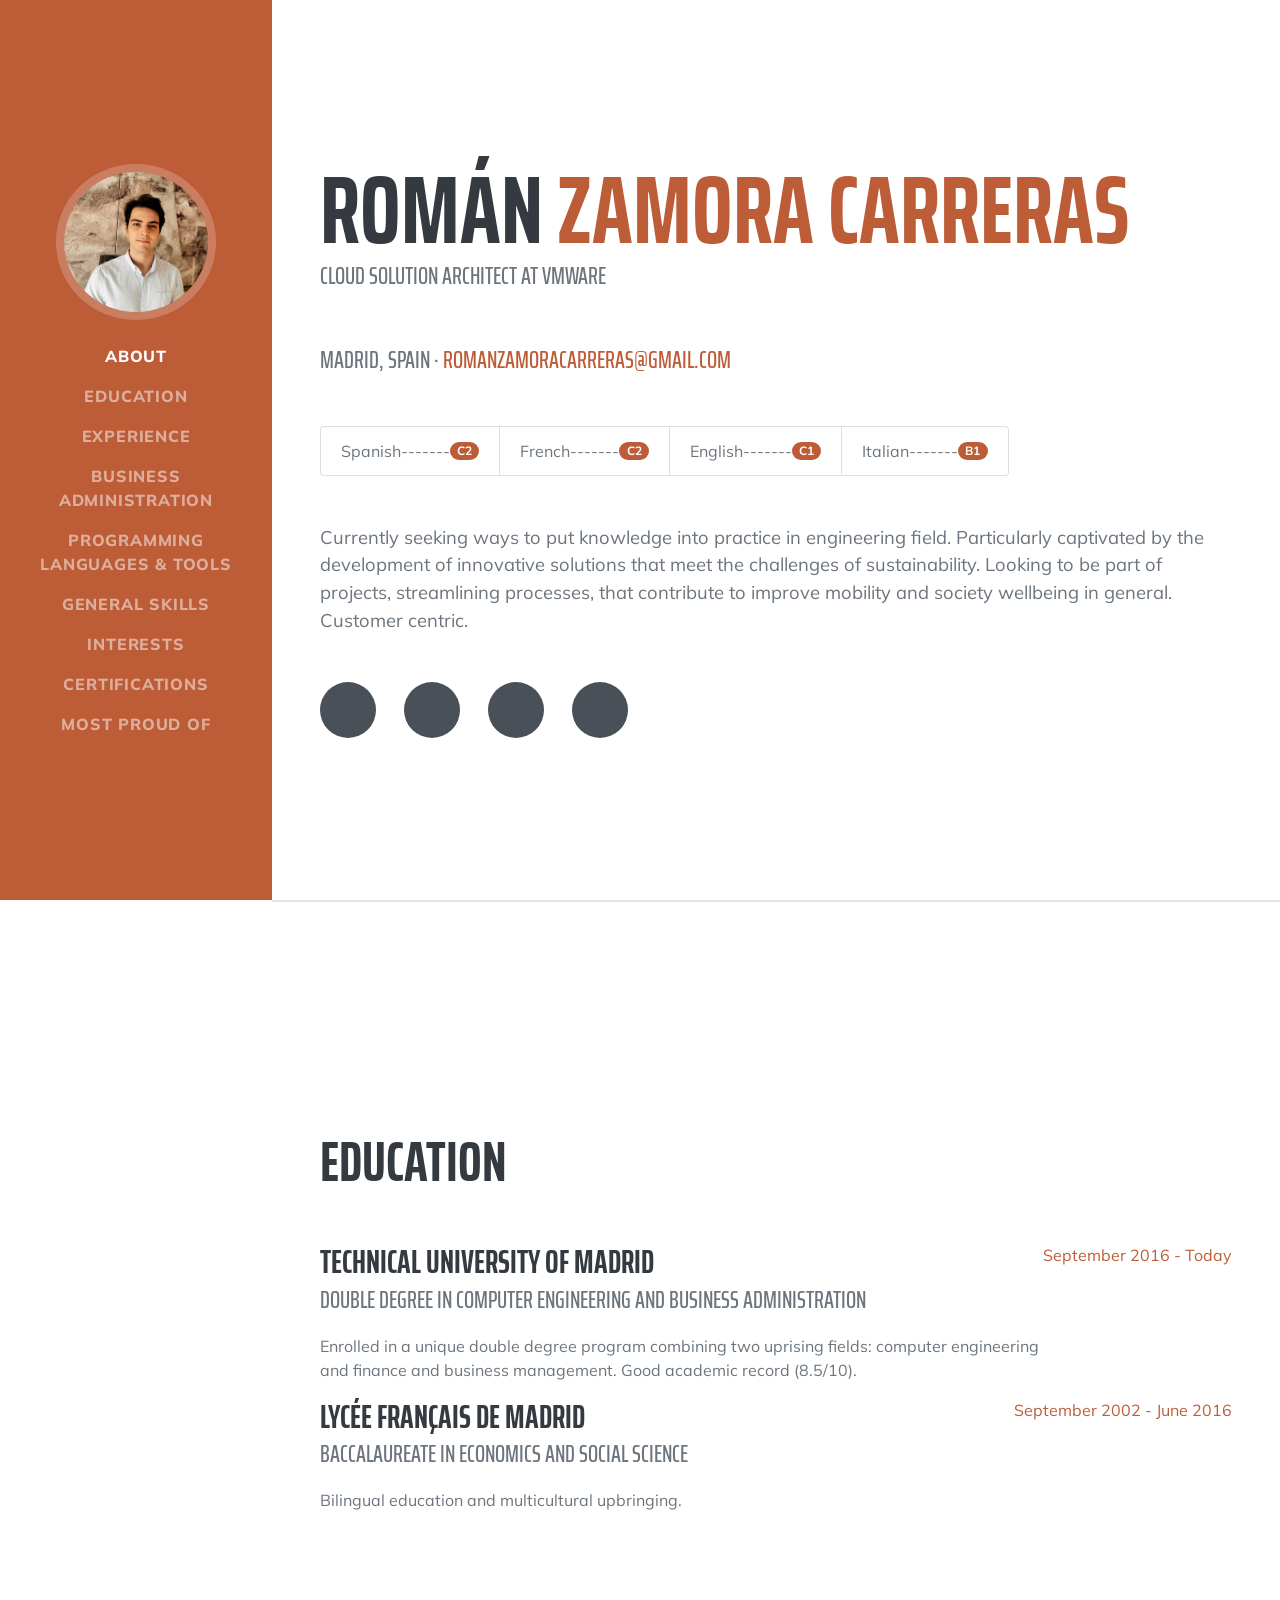
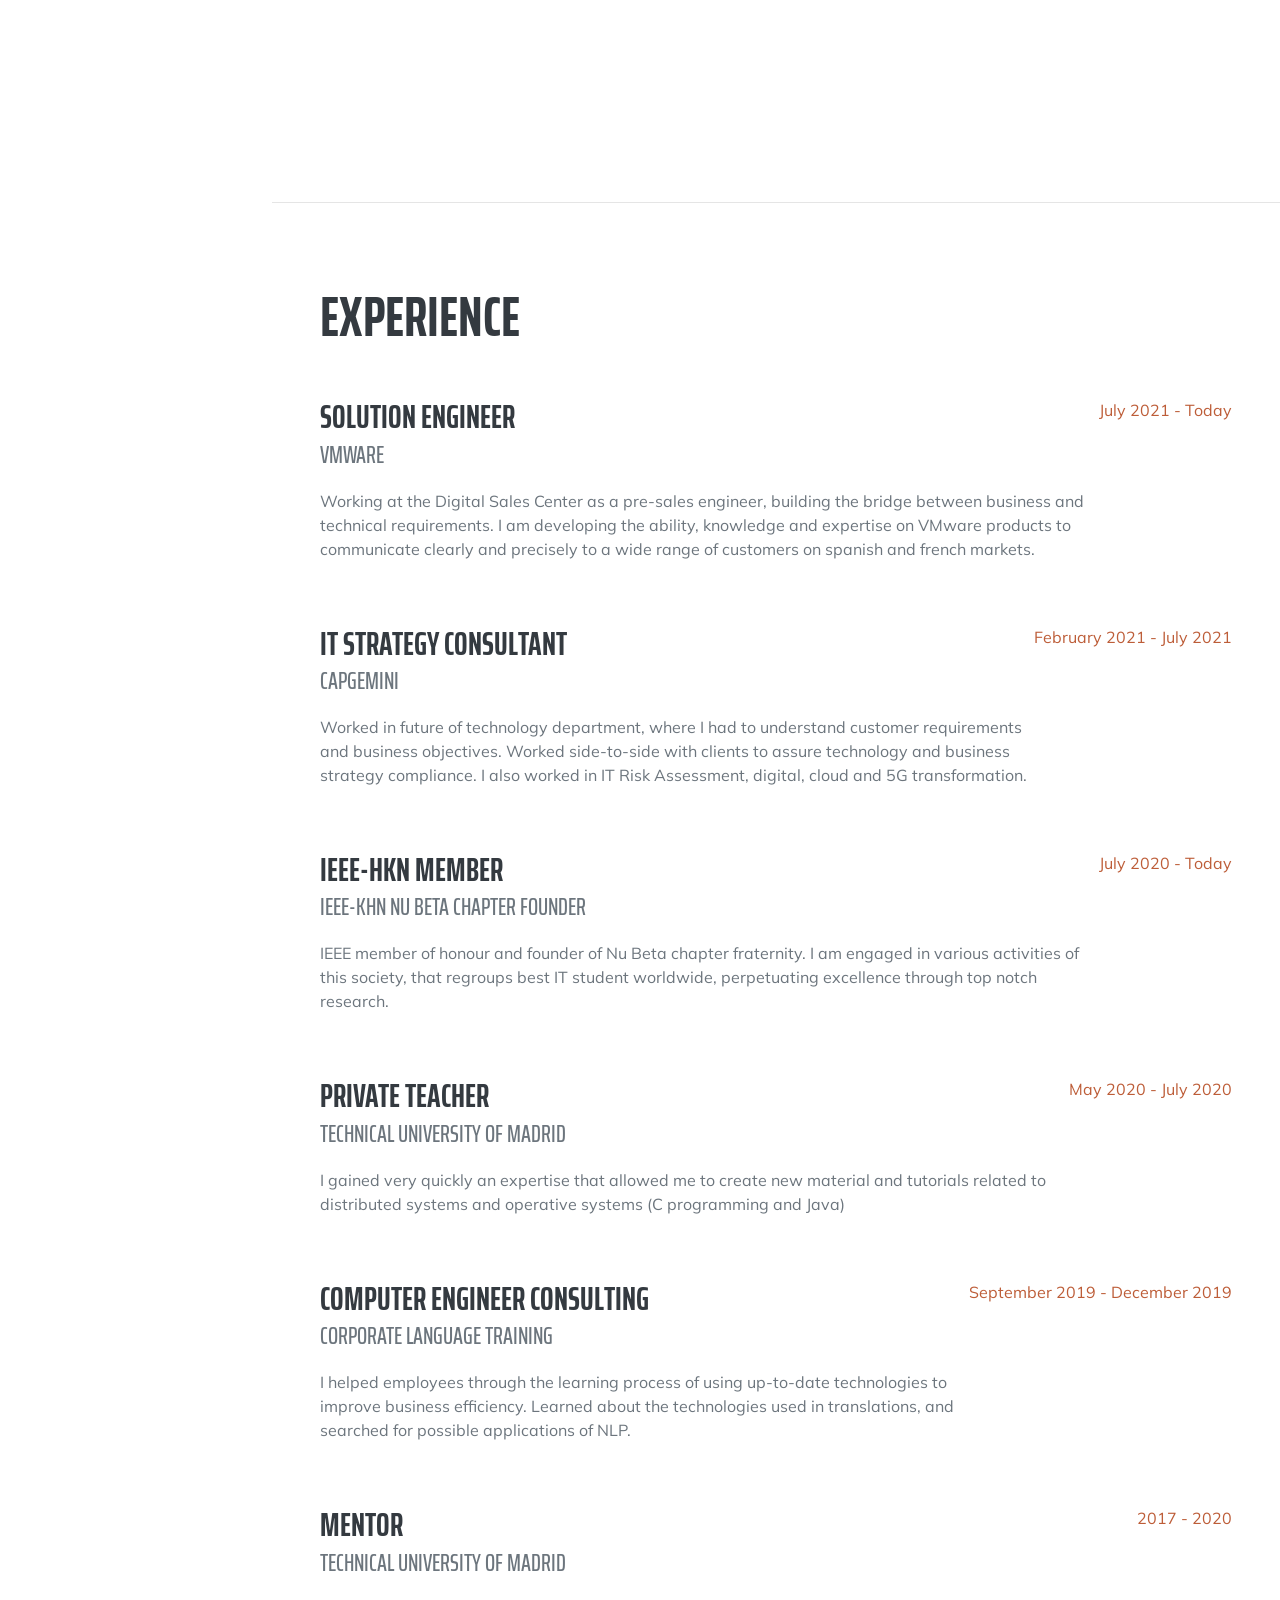
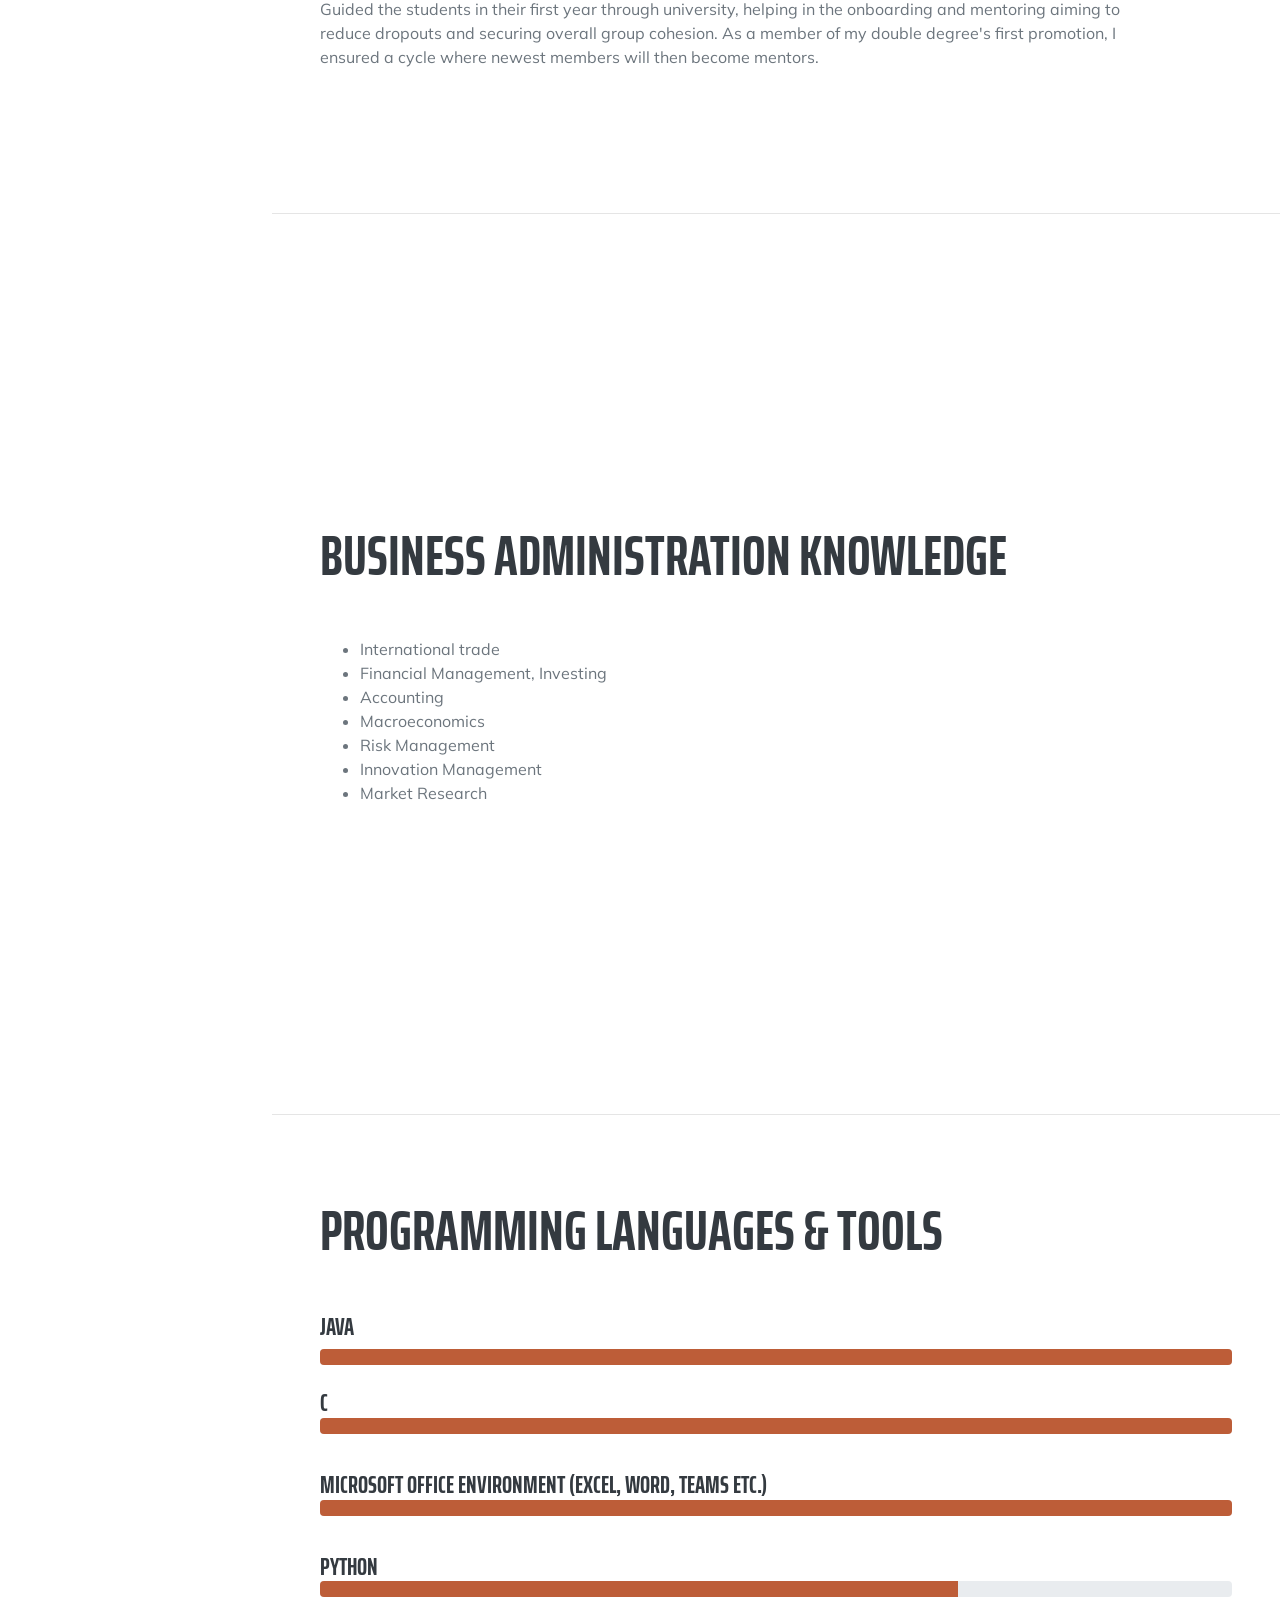
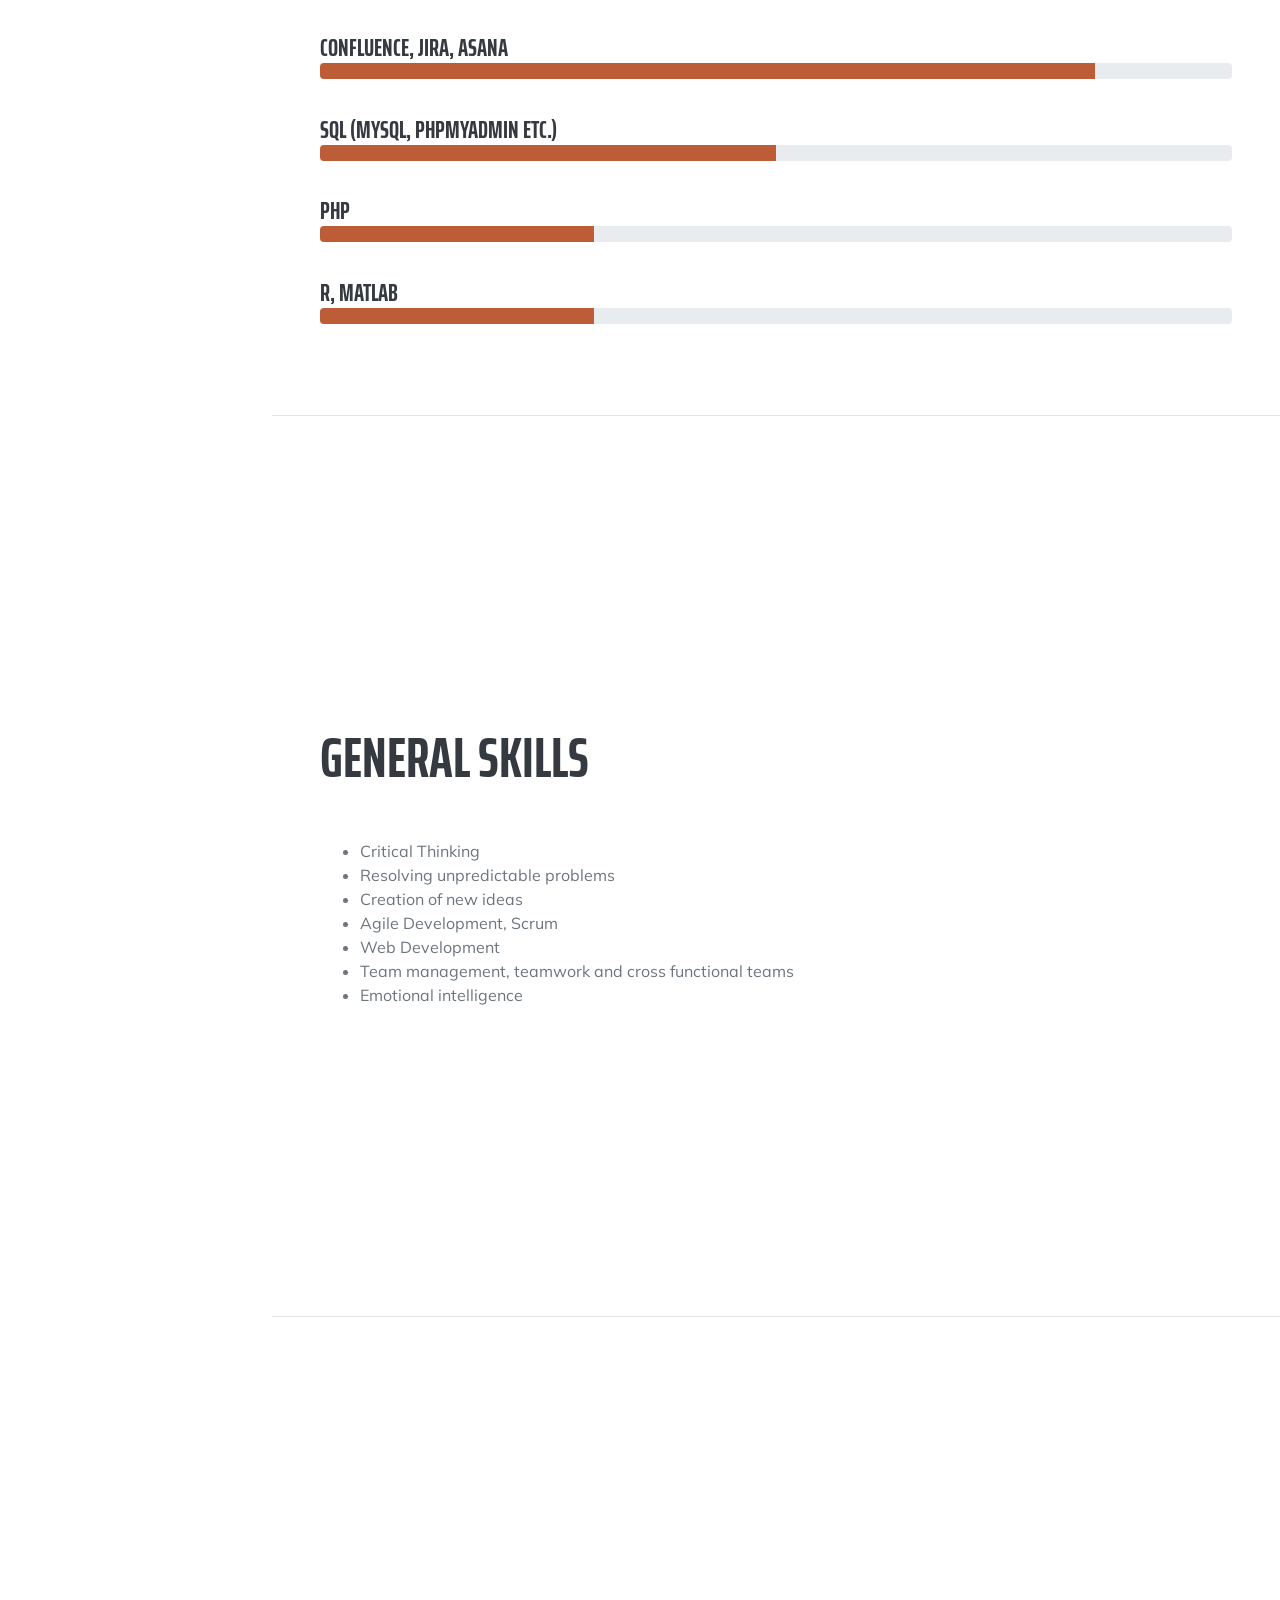
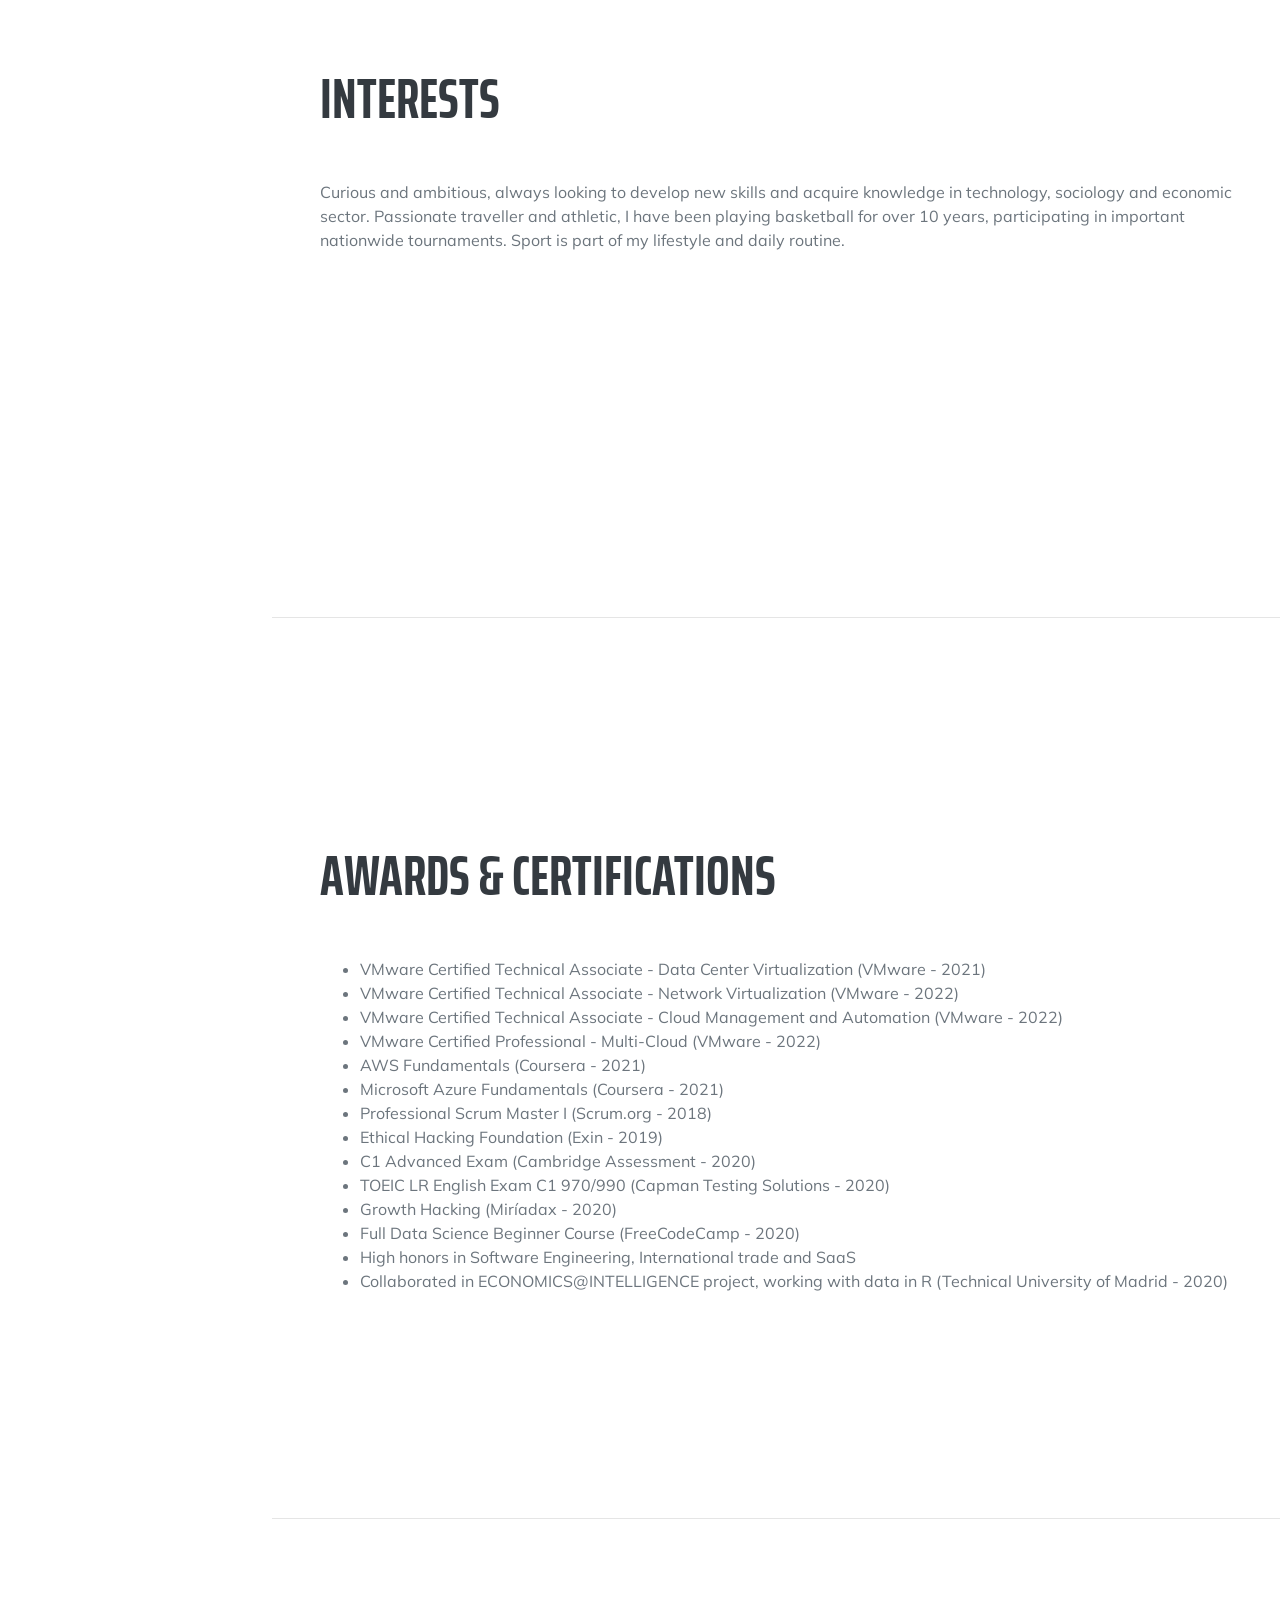
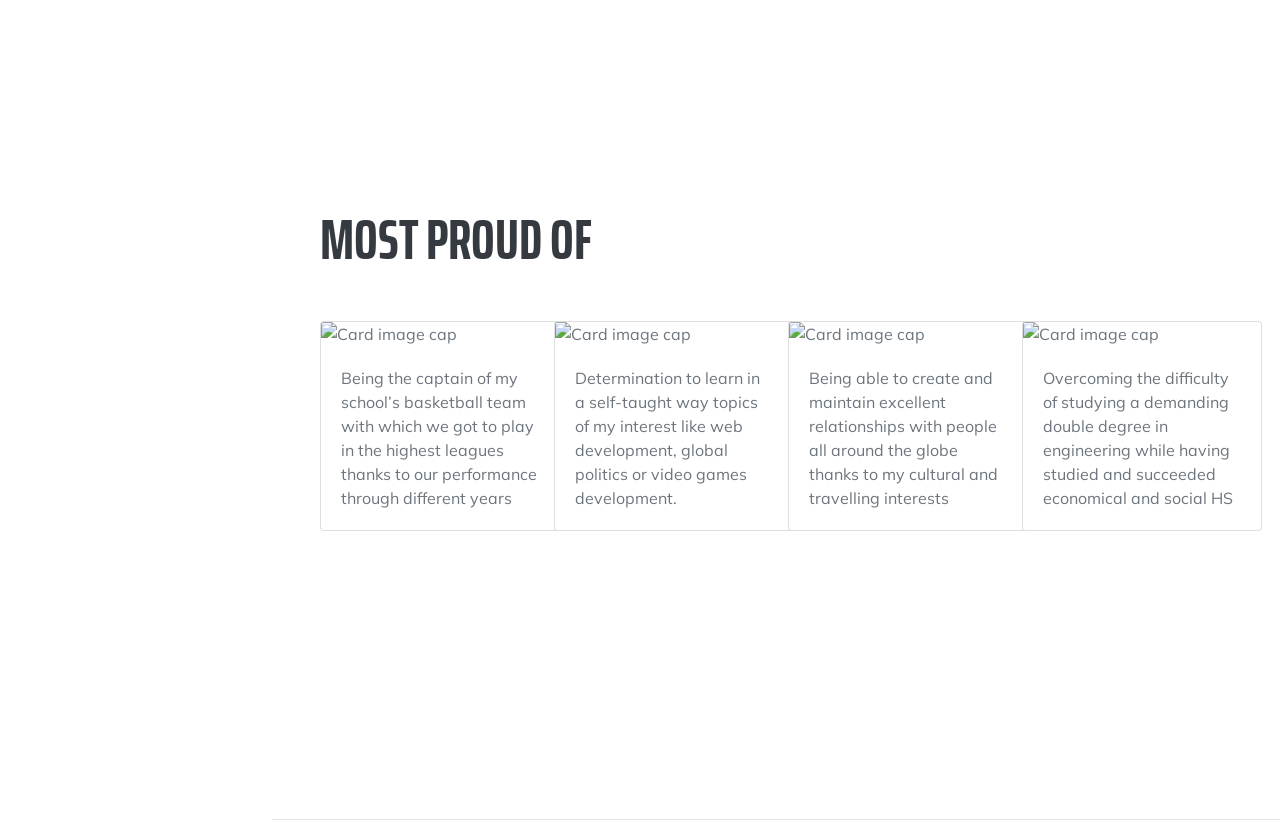
==== website_content/index.html @ f3c34958 "." ====
<!DOCTYPE html>
<html lang="en">
    <head>
        <meta charset="utf-8" />
        <meta name="viewport" content="width=device-width, initial-scale=1, shrink-to-fit=no" />
        <meta name="description" content="" />
        <meta name="author" content="" />
        <title>My Resume</title>
        <link rel="icon" type="image/x-icon" href="assets/img/favicon.ico" />
        <!-- Font Awesome icons (free version)-->
        <script src="https://use.fontawesome.com/releases/v5.13.0/js/all.js" crossorigin="anonymous"></script>
        <!-- Google fonts-->
        <link href="https://fonts.googleapis.com/css?family=Saira+Extra+Condensed:500,700" rel="stylesheet" type="text/css" />
        <link href="https://fonts.googleapis.com/css?family=Muli:400,400i,800,800i" rel="stylesheet" type="text/css" />
        <!-- Core theme CSS (includes Bootstrap)-->
        <link href="css/styles.css" rel="stylesheet" />
    </head>
    <body id="page-top">
        <!-- Navigation-->
        <nav class="navbar navbar-expand-lg navbar-dark bg-primary fixed-top" id="sideNav">
            <a class="navbar-brand js-scroll-trigger" href="#page-top">
                <span class="d-block d-lg-none">Román Zamora Carreras</span>
                <span class="d-none d-lg-block"><img class="img-fluid img-profile rounded-circle mx-auto mb-2" src="assets/img/profile.jpeg" alt="" /></span>
            </a>
            <button class="navbar-toggler" type="button" data-toggle="collapse" data-target="#navbarSupportedContent" aria-controls="navbarSupportedContent" aria-expanded="false" aria-label="Toggle navigation"><span class="navbar-toggler-icon"></span></button>
            <div class="collapse navbar-collapse" id="navbarSupportedContent">
                <ul class="navbar-nav">
                    <li class="nav-item"><a class="nav-link js-scroll-trigger" href="#about">About</a></li>
                    <li class="nav-item"><a class="nav-link js-scroll-trigger" href="#education">Education</a></li>
                    <li class="nav-item"><a class="nav-link js-scroll-trigger" href="#experience">Experience</a></li>
                    <li class="nav-item"><a class="nav-link js-scroll-trigger" href="#businessadministrationskills">Business Administration</a></li>
                    <li class="nav-item"><a class="nav-link js-scroll-trigger" href="#progressbars">Programming languages & Tools</a></li>
                    <li class="nav-item"><a class="nav-link js-scroll-trigger" href="#skills">General Skills</a></li>
                    <li class="nav-item"><a class="nav-link js-scroll-trigger" href="#interests">Interests</a></li>
                    <li class="nav-item"><a class="nav-link js-scroll-trigger" href="#awards">Certifications</a></li>
                    <li class="nav-item"><a class="nav-link js-scroll-trigger" href="#mostproudof">Most Proud Of</a></li>
                </ul>
            </div>
        </nav>
        <!-- Page Content-->
        <div class="container-fluid p-0">
            <!-- About-->
            <section class="resume-section" id="about">
                <div class="resume-section-content">
                    <h1 class="mb-0">
                        Román
                        <span class="text-primary">Zamora Carreras</span>
                    </h1>
					<div class="subheading mb-5">
						Cloud Solution Architect at VMware
					</div>
                    <div class="subheading mb-5">
                        Madrid, Spain ·
                        <a href="mailto:name@email.com">romanzamoracarreras@gmail.com</a>
                    </div>

                    <ul class="list-group list-group-horizontal-lg">
                        <li class="list-group-item d-flex justify-content-between align-items-center">
                          Spanish-------
                          <span class="badge badge-primary badge-pill">C2</span>
                        </li>
                        <li class="list-group-item d-flex justify-content-between align-items-center">
                          French-------
                          <span class="badge badge-primary badge-pill">C2</span>
                        </li>
                        <li class="list-group-item d-flex justify-content-between align-items-center">
                          English------- 
                          <span class="badge badge-primary badge-pill">C1</span>
                        </li>
                        <li class="list-group-item d-flex justify-content-between align-items-center">
                            Italian------- 
                            <span class="badge badge-primary badge-pill">B1</span>
                          </li>
                      </ul>
                      <br/>
                      <br/>
                    <p class="lead mb-5">Currently seeking ways to put knowledge into practice in engineering field. Particularly captivated by the development of innovative solutions that meet the challenges of sustainability. Looking to be part of projects, streamlining processes, that contribute to improve mobility and society wellbeing in general. Customer centric.</p>
                    <div class="social-icons">
                        <a class="social-icon" href="https://www.linkedin.com/in/romazamoracarreras/"><i class="fab fa-linkedin-in"></i></a>
                        <a class="social-icon" href="https://github.com/rzamora11"><i class="fab fa-github"></i></a>
                        <a class="social-icon" href="https://twitter.com/romanzamorac"><i class="fab fa-twitter"></i></a>
                        <a class="social-icon" href="#"><i class="fab fa-facebook-f"></i></a>
                    </div>
                </div>
            </section>
            <hr class="m-0" />
            
            <!-- Experience-->
            <!--<section class="resume-section" id="experience">
                <div class="resume-section-content">
                    <h2 class="mb-5">Experience</h2>
                    <div class="d-flex flex-column flex-md-row justify-content-between mb-5">
                        <div class="flex-grow-1">
                            <h3 class="mb-0">Senior Web Developer</h3>
                            <div class="subheading mb-3">Intelitec Solutions</div>
                            <p>Bring to the table win-win survival strategies to ensure proactive domination. At the end of the day, going forward, a new normal that has evolved from generation X is on the runway heading towards a streamlined cloud solution. User generated content in real-time will have multiple touchpoints for offshoring.</p>
                        </div>
                        <div class="flex-shrink-0"><span class="text-primary">March 2013 - Present</span></div>
                    </div>
                   
                </div>
            </section>-->


            <hr class="m-0" />
            <!-- Education-->
            <section class="resume-section" id="education">
                <div class="resume-section-content">
                    <h2 class="mb-5">Education</h2>
                    
                    <div class="d-flex flex-column flex-md-row justify-content-between">
                        <div class="flex-grow-1">
                            <h3 class="mb-0">Technical University of Madrid</h3>
                            <div class="subheading mb-3">Double degree in Computer Engineering and Business Administration</div>
                            <p>Enrolled in a unique double degree program combining two uprising fields: computer  engineering and finance and business management. Good academic record (8.5/10). </p>
                        </div>
                        <div class="flex-shrink-0"><span class="text-primary">September 2016 - Today</span></div>
                    </div>
                    <div class="d-flex flex-column flex-md-row justify-content-between mb-5">
                        <div class="flex-grow-1">
                            <h3 class="mb-0">Lycée Français de Madrid</h3>
                            <div class="subheading mb-3">Baccalaureate in Economics and Social Science</div>
                            <div>Bilingual education and multicultural upbringing. </div>
                            <p></p>
                        </div>
                        <div class="flex-shrink-0"><span class="text-primary">September 2002 - June 2016</span></div>
                    </div>
                </div>
            </section>
            <hr class="m-0" />

            <section class="resume-section" id="experience">
                <div class="resume-section-content">
                    <h2 class="mb-5">Experience</h2>

                    <div class="d-flex flex-column flex-md-row justify-content-between mb-5">
                        <div class="flex-grow-1">
                            <h3 class="mb-0">Solution Engineer</h3>
                            <div class="subheading mb-3">VMware</div>
                            <p> Working at the Digital Sales Center as a pre-sales engineer, building the bridge between business and technical requirements. I am developing the ability, knowledge and expertise on VMware products to communicate clearly and precisely to a wide range of customers on spanish and french markets.</p>
                        </div>
                        <div class="flex-shrink-0"><span class="text-primary">July 2021 - Today</span></div>
                    </div>

                    <div class="d-flex flex-column flex-md-row justify-content-between mb-5">
                        <div class="flex-grow-1">
                            <h3 class="mb-0">IT Strategy Consultant</h3>
                            <div class="subheading mb-3">Capgemini</div>
                            <p>Worked in future of technology department, where I had to understand customer requirements and business objectives. Worked side-to-side with clients to assure technology and business strategy compliance. I also worked in IT Risk Assessment, digital, cloud and 5G transformation.</p>
                        </div>
                        <div class="flex-shrink-0"><span class="text-primary">February 2021 - July 2021</span></div>
                    </div>

                    <div class="d-flex flex-column flex-md-row justify-content-between mb-5">
                        <div class="flex-grow-1">
                            <h3 class="mb-0">IEEE-HKN Member</h3>
                            <div class="subheading mb-3">IEEE-KHN Nu Beta chapter FOUNDER</div>
                            <p>IEEE member of honour and founder of Nu Beta chapter fraternity. I am engaged in various activities of this society, that regroups best IT student worldwide, perpetuating excellence through top notch research.</p>
                        </div>
                        <div class="flex-shrink-0"><span class="text-primary">July 2020 - Today</span></div>
                    </div>
                    
                    <div class="d-flex flex-column flex-md-row justify-content-between mb-5">
                        <div class="flex-grow-1">
                            <h3 class="mb-0">Private Teacher</h3>
                            <div class="subheading mb-3">Technical University of Madrid</div>
                            <p>I gained very quickly an expertise that allowed me to create new material and tutorials related to distributed systems and operative systems (C programming and Java) </p>
                        </div>
                        <div class="flex-shrink-0"><span class="text-primary">May 2020 - July 2020</span></div>
                    </div>
                   
                    <div class="d-flex flex-column flex-md-row justify-content-between mb-5">
                        <div class="flex-grow-1">
                            <h3 class="mb-0">Computer Engineer Consulting</h3>
                            <div class="subheading mb-3">Corporate Language Training</div>
                            <p>I helped employees through the learning process of using up-to-date technologies to improve business efficiency.
                                Learned about the technologies used in translations, and searched for possible applications of NLP.
                            </p>
                        </div>
                        <div class="flex-shrink-0"><span class="text-primary">September 2019 - December 2019</span></div>
                    </div>

                    <div class="d-flex flex-column flex-md-row justify-content-between mb-5">
                        <div class="flex-grow-1">
                            <h3 class="mb-0">Mentor</h3>
                            <div class="subheading mb-3">Technical University of Madrid</div>
                            <p>Guided the students in their first year through university, helping in the onboarding and mentoring aiming to reduce dropouts and securing overall group cohesion. As a member of my double degree's first promotion, I ensured a cycle where newest members will then become mentors.</p>
                        </div>
                        <div class="flex-shrink-0"><span class="text-primary">2017 - 2020</span></div>
                    </div>

                </div>
            </section>

            <hr class="m-0" />


            <!--Business Administration Skills-->
            <section class="resume-section" id="businessadministrationskills">
                <div class="resume-section-content">
                    <h2 class="mb-5">Business Administration Knowledge</h2>
                    <ul class="fa-ul mb-0">
                        <li>
                            <span class="fa-li"><i class="fas fa-check"></i></span>
                            International trade
                        </li>
                        <li>
                            <span class="fa-li"><i class="fas fa-check"></i></span>
                            Financial Management, Investing
                        </li>
                        <li>
                            <span class="fa-li"><i class="fas fa-check"></i></span>
                            Accounting
                        </li>
                        <li>
                            <span class="fa-li"><i class="fas fa-check"></i></span>
                            Macroeconomics
                        </li>
                        <li>
                            <span class="fa-li"><i class="fas fa-check"></i></span>
                            Risk Management
                        </li>
                        <li>
                            <span class="fa-li"><i class="fas fa-check"></i></span>
                            Innovation Management
                        </li>
                        <li>
                            <span class="fa-li"><i class="fas fa-check"></i></span>
                            Market Research
                        </li>
                        
                    </ul>
                </div>
            </section>
            <hr class="m-0" />

             <!-- Programming languages & tools-->
             <section class="resume-section" id="progressbars">
                <div class="resume-section-content">
                    <h2 class="mb-5">PROGRAMMING LANGUAGES & TOOLS</h2>
                    <h4>Java</h4>
                    <div class="progress">
                        <div class="progress-bar" role="progressbar" aria-valuenow="70"
                        aria-valuemin="0" aria-valuemax="100" style="width:100%">
                        </div>
                      </div>
                      <br/>
                      <h4>C</4>
                    <div class="progress">
                        <div class="progress-bar" role="progressbar" aria-valuenow="90"
                        aria-valuemin="0" aria-valuemax="100" style="width:100%">
                         
                        </div>
                      </div>
                      <br/>
                      <h4>Microsoft Office environment (Excel, Word, Teams etc.)</4>
                    <div class="progress">
                        <div class="progress-bar" role="progressbar" aria-valuenow="90"
                        aria-valuemin="0" aria-valuemax="100" style="width:100%">
                         
                        </div>
                      </div>
                      <br/>
                      <h4>Python</4>
                    <div class="progress">
                        <div class="progress-bar" role="progressbar" aria-valuenow="90"
                        aria-valuemin="0" aria-valuemax="100" style="width:70%">
                         
                        </div>
                      </div>
                      
					  <br/>
                      <h4>Confluence, Jira, Asana</4>
                    <div class="progress">
                        <div class="progress-bar" role="progressbar" aria-valuenow="90"
                        aria-valuemin="0" aria-valuemax="100" style="width:85%">
                         
                        </div>
                      </div>
					  
                      <br/>
                      <h4>SQL (mySQL, phpmyAdmin etc.)</4>
                    <div class="progress">
                        <div class="progress-bar" role="progressbar" aria-valuenow="90"
                        aria-valuemin="0" aria-valuemax="100" style="width:50%">
                         
                        </div>
                      </div>
                      <br/>
                      <h4>PHP</4>
                    <div class="progress">
                        <div class="progress-bar" role="progressbar" aria-valuenow="90"
                        aria-valuemin="0" aria-valuemax="100" style="width:30%">
                         
                        </div>
                      </div>
                      <br/>
                      <h4>R, Matlab</4>
                    <div class="progress">
                        <div class="progress-bar" role="progressbar" aria-valuenow="90"
                        aria-valuemin="0" aria-valuemax="100" style="width:30%">
                         
                        </div>
                      </div>
                      
                    </div>
            </section>
            <hr class="m-0" />

            <!-- Skills-->
            <section class="resume-section" id="skills">
                <div class="resume-section-content">
                    <h2 class="mb-5">General skills</h2>
                    <!--<div class="subheading mb-3">Programming Languages & Tools</div>
                    <ul class="list-inline dev-icons">
                        <li class="list-inline-item"><i class="fab fa-html5"></i></li>
                        <li class="list-inline-item"><i class="fab fa-css3-alt"></i></li>
                        <li class="list-inline-item"><i class="fab fa-js-square"></i></li>
                        <li class="list-inline-item"><i class="fab fa-angular"></i></li>
                        <li class="list-inline-item"><i class="fab fa-react"></i></li>
                        <li class="list-inline-item"><i class="fab fa-node-js"></i></li>
                        <li class="list-inline-item"><i class="fab fa-mysql"></i></li>
                        <li class="list-inline-item"><i class="fab fa-wordpress"></i></li>
                        
                    </ul>
                    <div class="subheading mb-3">Other skills</div>-->
                    <ul class="fa-ul mb-0">
                        <li>
                            <span class="fa-li"><i class="fas fa-check"></i></span>
                            Critical Thinking
                        </li>
                        <li>
                            <span class="fa-li"><i class="fas fa-check"></i></span>
                            Resolving unpredictable problems
                        </li>
                        <li>
                            <span class="fa-li"><i class="fas fa-check"></i></span>
                            Creation of new ideas
                        </li>
                        <li>
                            <span class="fa-li"><i class="fas fa-check"></i></span>
                            Agile Development, Scrum
                        </li>
                        <li>
                            <span class="fa-li"><i class="fas fa-check"></i></span>
                            Web Development 
                        </li>
                        <li>
                            <span class="fa-li"><i class="fas fa-check"></i></span>
                            Team management, teamwork and cross functional teams
                        </li>
                        <li>
                            <span class="fa-li"><i class="fas fa-check"></i></span>
                            Emotional intelligence
                        </li>
                        
                    </ul>
                </div>
            </section>
            <hr class="m-0" />

            <!-- Interests-->
            <section class="resume-section" id="interests">
                <div class="resume-section-content">
                    <h2 class="mb-5">Interests</h2>
       
                        <p> Curious and ambitious, always looking to develop new skills and acquire knowledge in technology, sociology and economic sector. 
						Passionate traveller and athletic, I have been playing basketball for over 10 years, participating in important nationwide tournaments. Sport is part of my lifestyle and daily routine.</p>
                </div>
            </section>
            <hr class="m-0" />

           
            
            <!-- Awards-->
            <section class="resume-section" id="awards">
                <div class="resume-section-content">
                    <h2 class="mb-5">Awards & Certifications</h2>
                    <ul class="fa-ul mb-0">
						<li>
                            <span class="fa-li"><i class="fas fa-trophy text-warning"></i></span>
                            VMware Certified Technical Associate - Data Center Virtualization (VMware - 2021)
                        </li>
						<li>
                            <span class="fa-li"><i class="fas fa-trophy text-warning"></i></span>
                            VMware Certified Technical Associate - Network Virtualization (VMware - 2022)
                        </li>
						<li>
                            <span class="fa-li"><i class="fas fa-trophy text-warning"></i></span>
                            VMware Certified Technical Associate - Cloud Management and Automation (VMware - 2022)
                        </li>
						<li>
                            <span class="fa-li"><i class="fas fa-trophy text-warning"></i></span>
                            VMware Certified Professional - Multi-Cloud (VMware - 2022)
                        </li>
						<li>
                            <span class="fa-li"><i class="fas fa-trophy text-warning"></i></span>
                            AWS Fundamentals (Coursera - 2021)
                        </li>
                        <li>
                            <span class="fa-li"><i class="fas fa-trophy text-warning"></i></span>
                            Microsoft Azure Fundamentals (Coursera - 2021)
                        </li>
                        <li>
                            <span class="fa-li"><i class="fas fa-trophy text-warning"></i></span>
                            Professional Scrum Master I (Scrum.org - 2018)
                        </li>
                        <li>
                            <span class="fa-li"><i class="fas fa-trophy text-warning"></i></span>
                            Ethical Hacking Foundation (Exin - 2019)
                        </li>
                        <li>
                            <span class="fa-li"><i class="fas fa-trophy text-warning"></i></span>
                            C1 Advanced Exam (Cambridge Assessment - 2020)
                        </li>
                        <li>
                            <span class="fa-li"><i class="fas fa-trophy text-warning"></i></span>
                            TOEIC LR English Exam C1 970/990 (Capman Testing Solutions - 2020)
                        </li>
                        <li>
                            <span class="fa-li"><i class="fas fa-trophy text-warning"></i></span>
                            Growth Hacking (Miríadax - 2020)
                        </li>
                        <li>
                            <span class="fa-li"><i class="fas fa-trophy text-warning"></i></span>
                            Full Data Science Beginner Course (FreeCodeCamp - 2020)
                        </li>
                        <li>
                            <span class="fa-li"><i class="fas fa-trophy text-warning"></i></span>
                            High honors in Software Engineering, International trade and SaaS
                        </li>
                        <li>
                            <span class="fa-li"><i class="fas fa-trophy text-warning"></i></span>
                            Collaborated in ECONOMICS@INTELLIGENCE project, working with data in R (Technical University of Madrid - 2020)
                        </li>
                        
                        
                        
                     
                    </ul>
                </div>
            </section>
            <hr class="m-0" />

            <!-- Most proud of-->
            <section class="resume-section" id="mostproudof">
                <div class="resume-section-content">
                    <h2 class="mb-5">Most Proud Of</h2>
                    <div class="row">

                    <div class="col col-sm">
                   <div class="card" style="width: 15rem;">
                    <img class="card-img-top" src="https://www.freeiconspng.com/uploads/business-person-icon-png-human-male-man-people-25.png" alt="Card image cap">
                    <div class="card-body">
                      <p class="card-text">Being the captain of my school’s basketball team
                        with which we got to play in the highest leagues
                        thanks to our performance through different years</p>
                    </div>
                  </div>
                </div>

                <div class="col col-sm">
                    <div class="card" style="width: 15rem;">
                     <img class="card-img-top" src="https://www.freeiconspng.com/uploads/repair-restore-tool-toolkit-workshop-wrench-icon-5.png" alt="Card image cap">
                     <div class="card-body">
                       <p class="card-text">Determination to learn in a self-taught way topics
                        of my interest like web development, global
                        politics or video games development.</p>
                     </div>
                   </div>
                 </div>

                 <div class="col col-sm">
                    <div class="card" style="width: 15rem;">
                     <img class="card-img-top" src="https://www.freeiconspng.com/uploads/world-wide-web-icon-png-12.png" alt="Card image cap">
                     <div class="card-body">
                       <p class="card-text">Being able to create and maintain excellent
                        relationships with people all around the globe
                        thanks to my cultural and travelling interests</p> 
                     </div>
                   </div>
                 </div>

                <div class="col col-sm">
                  <div class="card" style="width: 15rem;">
                    <img class="card-img-top" src="https://www.freeiconspng.com/uploads/checked-input-icon-1.png" alt="Card image cap">
                    <div class="card-body">
                      <p class="card-text">Overcoming the difficulty of studying a demanding double degree in 
					  engineering while having studied and succeeded
                        economical and social HS</p>
                    </div>
                  </div>
                </div>
            </div>
        </div>
            </section>
            <hr class="m-0" />

        </div>
        <!-- Bootstrap core JS-->
        <script src="https://cdnjs.cloudflare.com/ajax/libs/jquery/3.5.1/jquery.min.js"></script>
        <script src="https://stackpath.bootstrapcdn.com/bootstrap/4.5.0/js/bootstrap.bundle.min.js"></script>
        <!-- Third party plugin JS-->
        <script src="https://cdnjs.cloudflare.com/ajax/libs/jquery-easing/1.4.1/jquery.easing.min.js"></script>
        <!-- Core theme JS-->
        <script src="js/scripts.js"></script>
    </body>
</html>
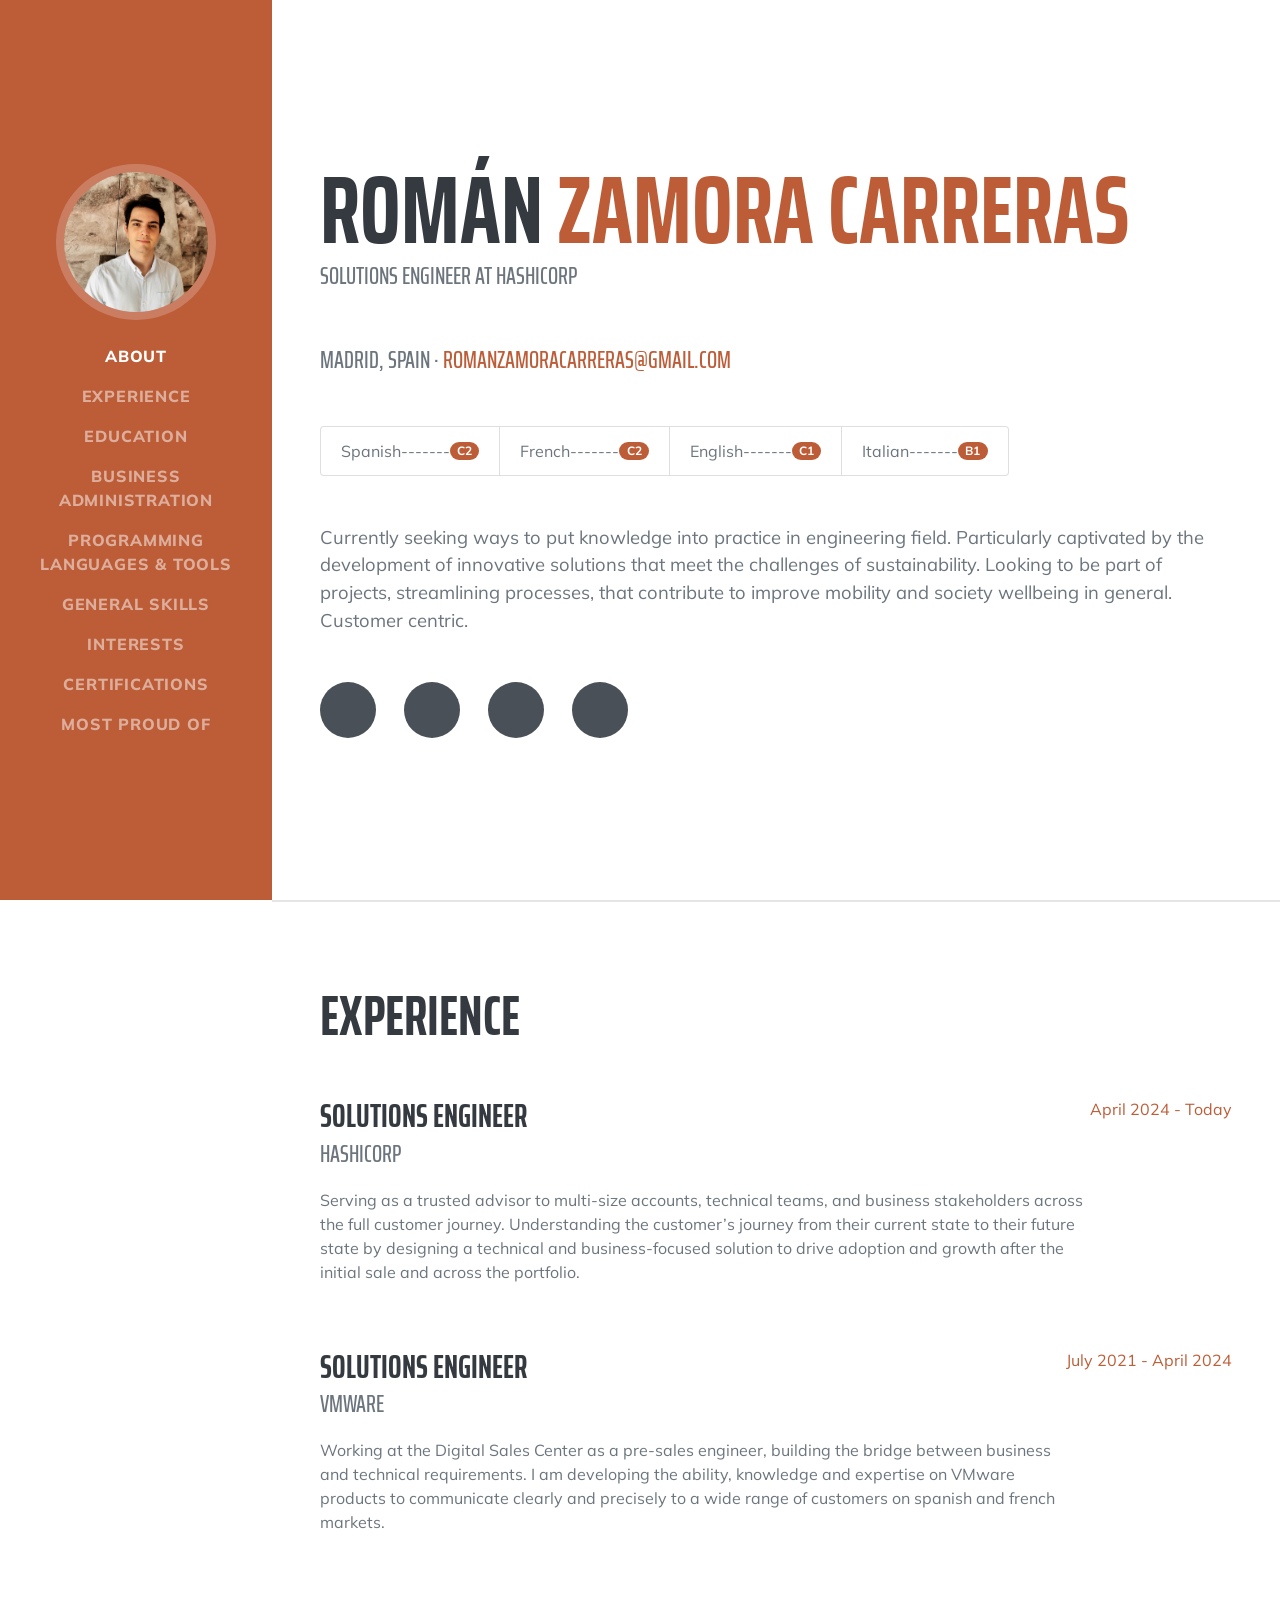
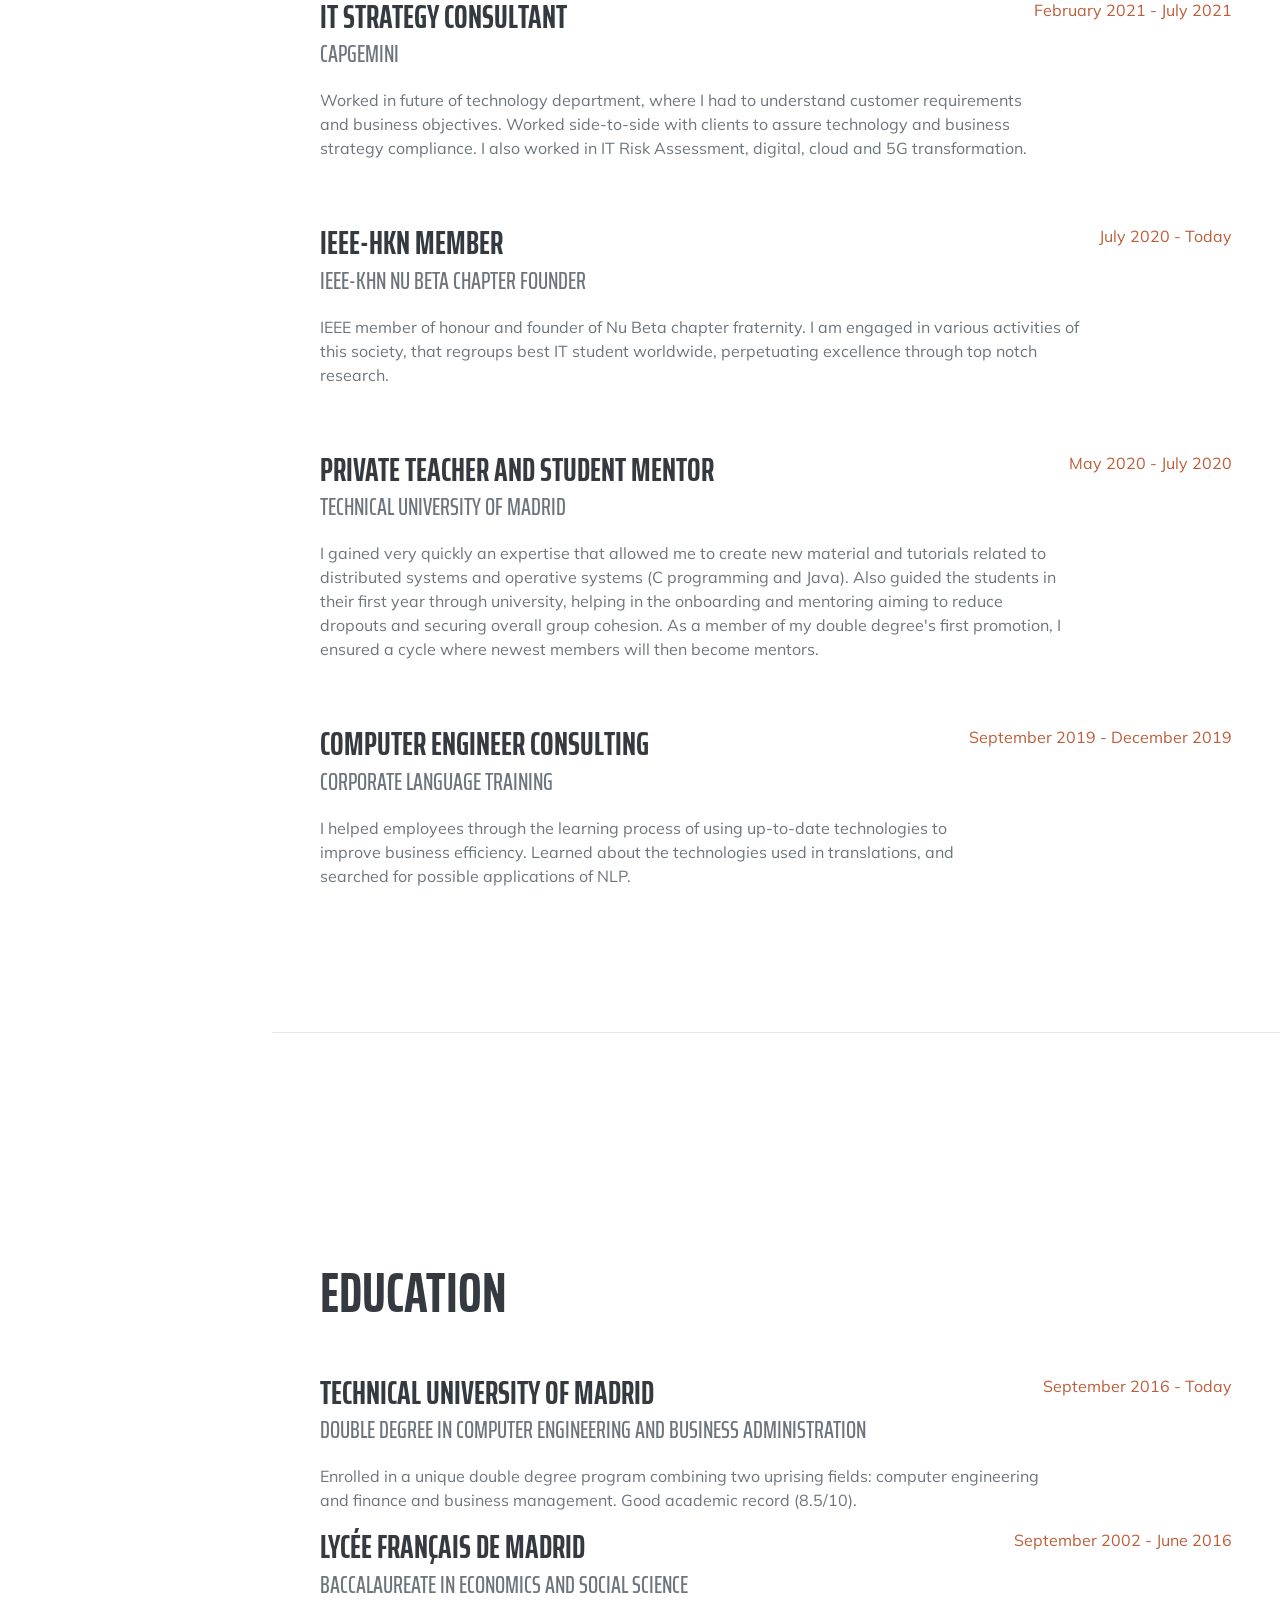
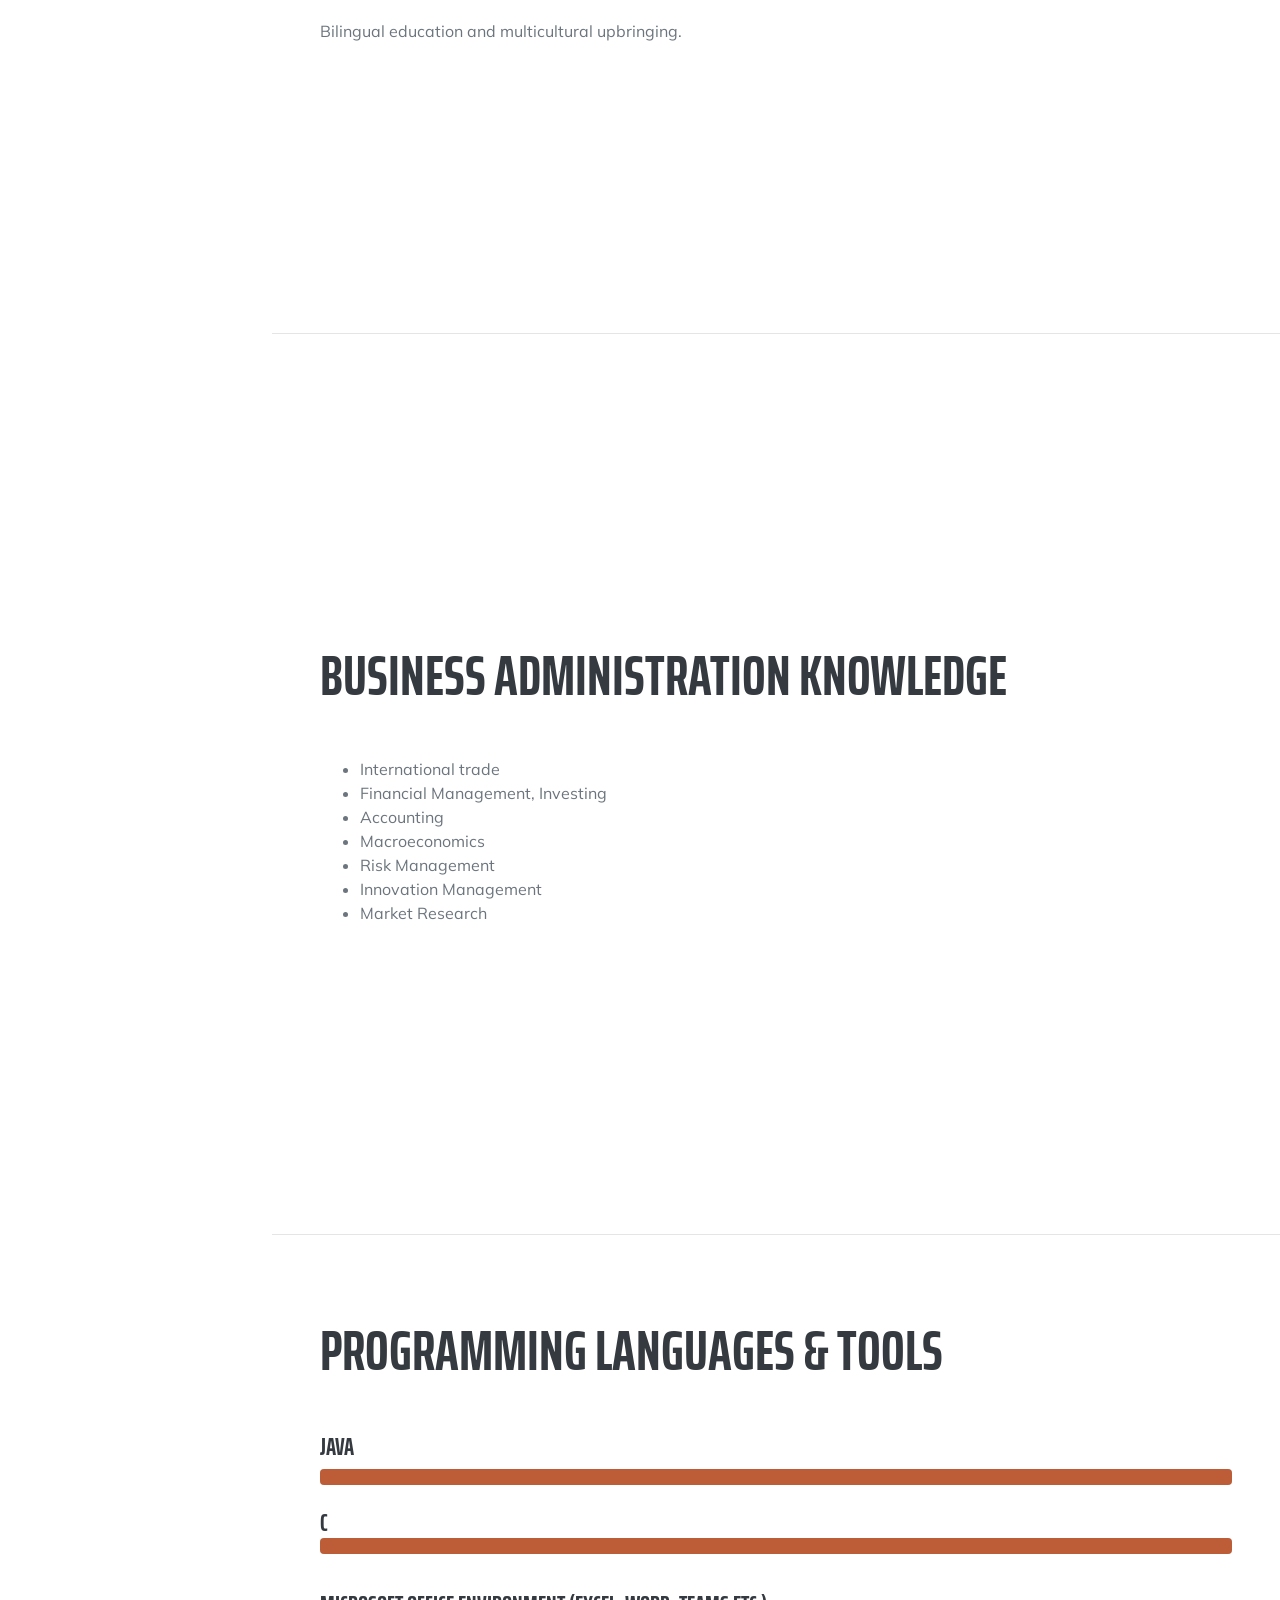
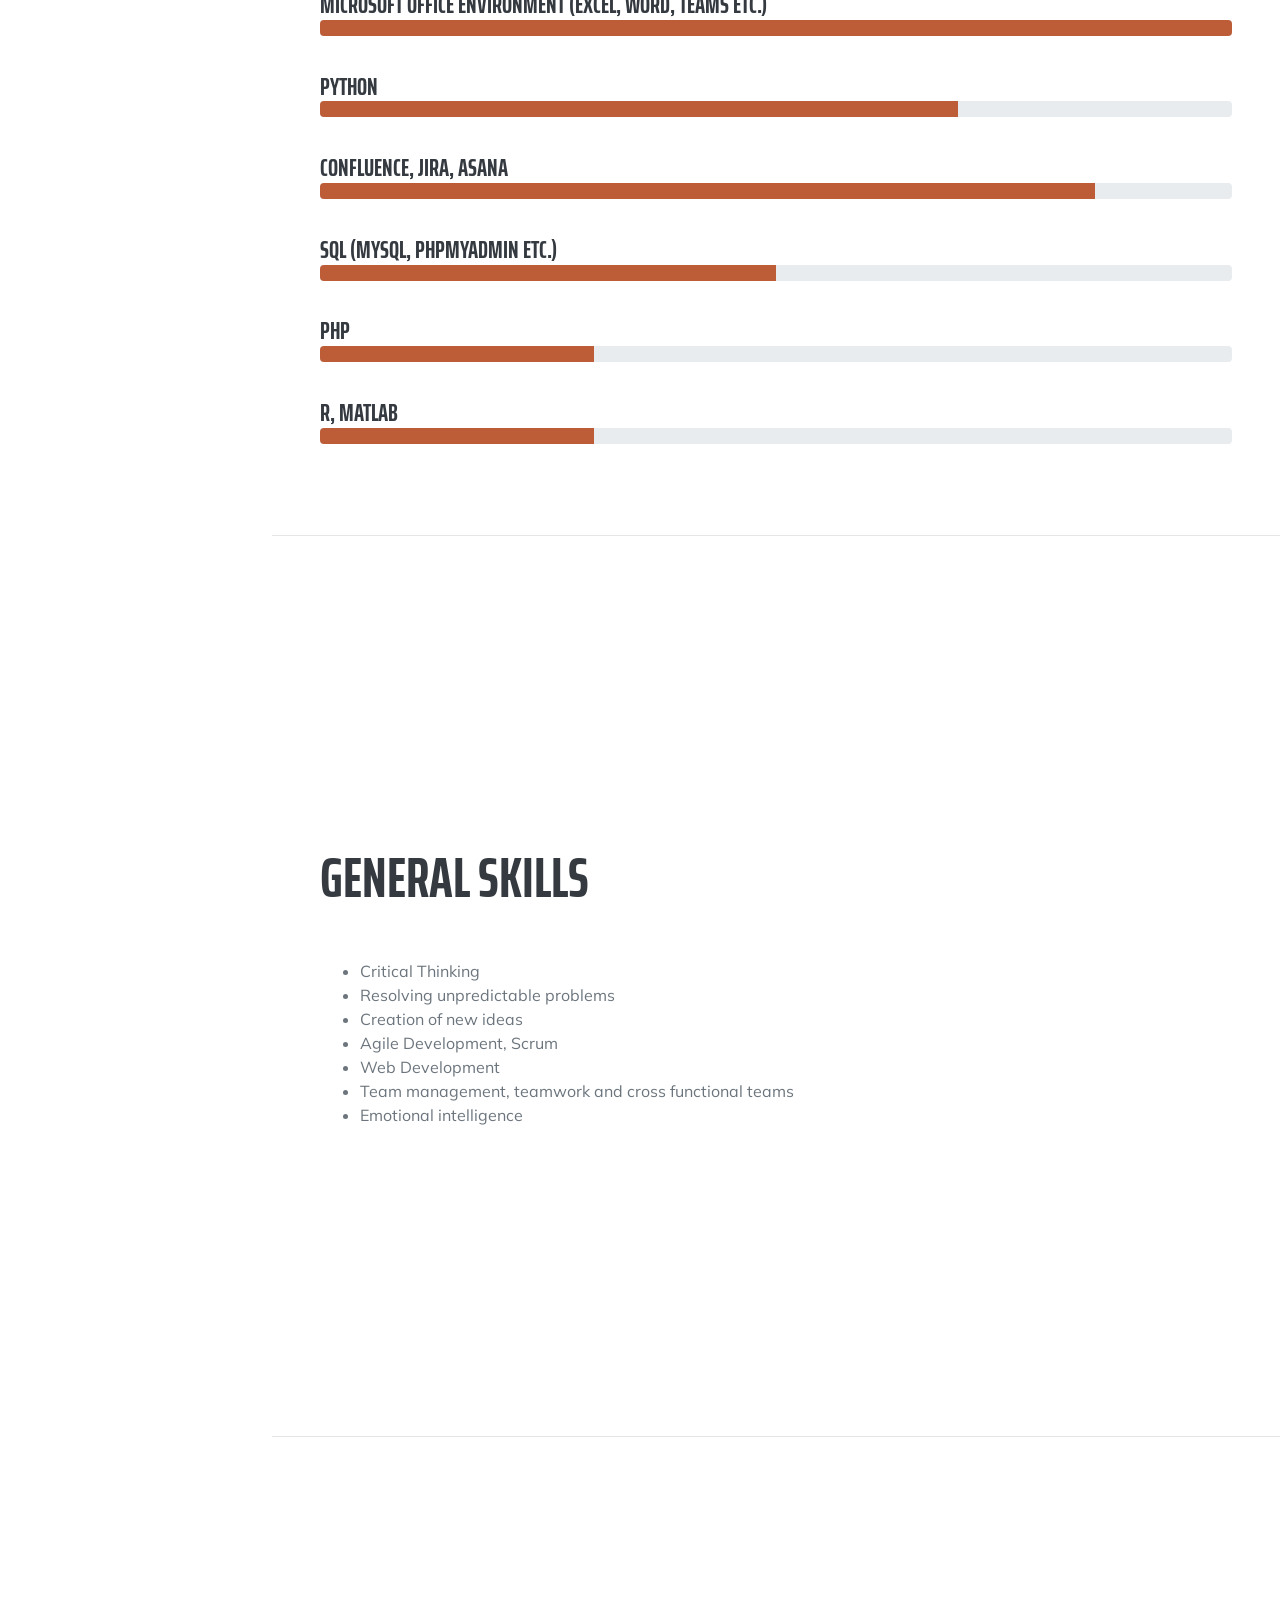
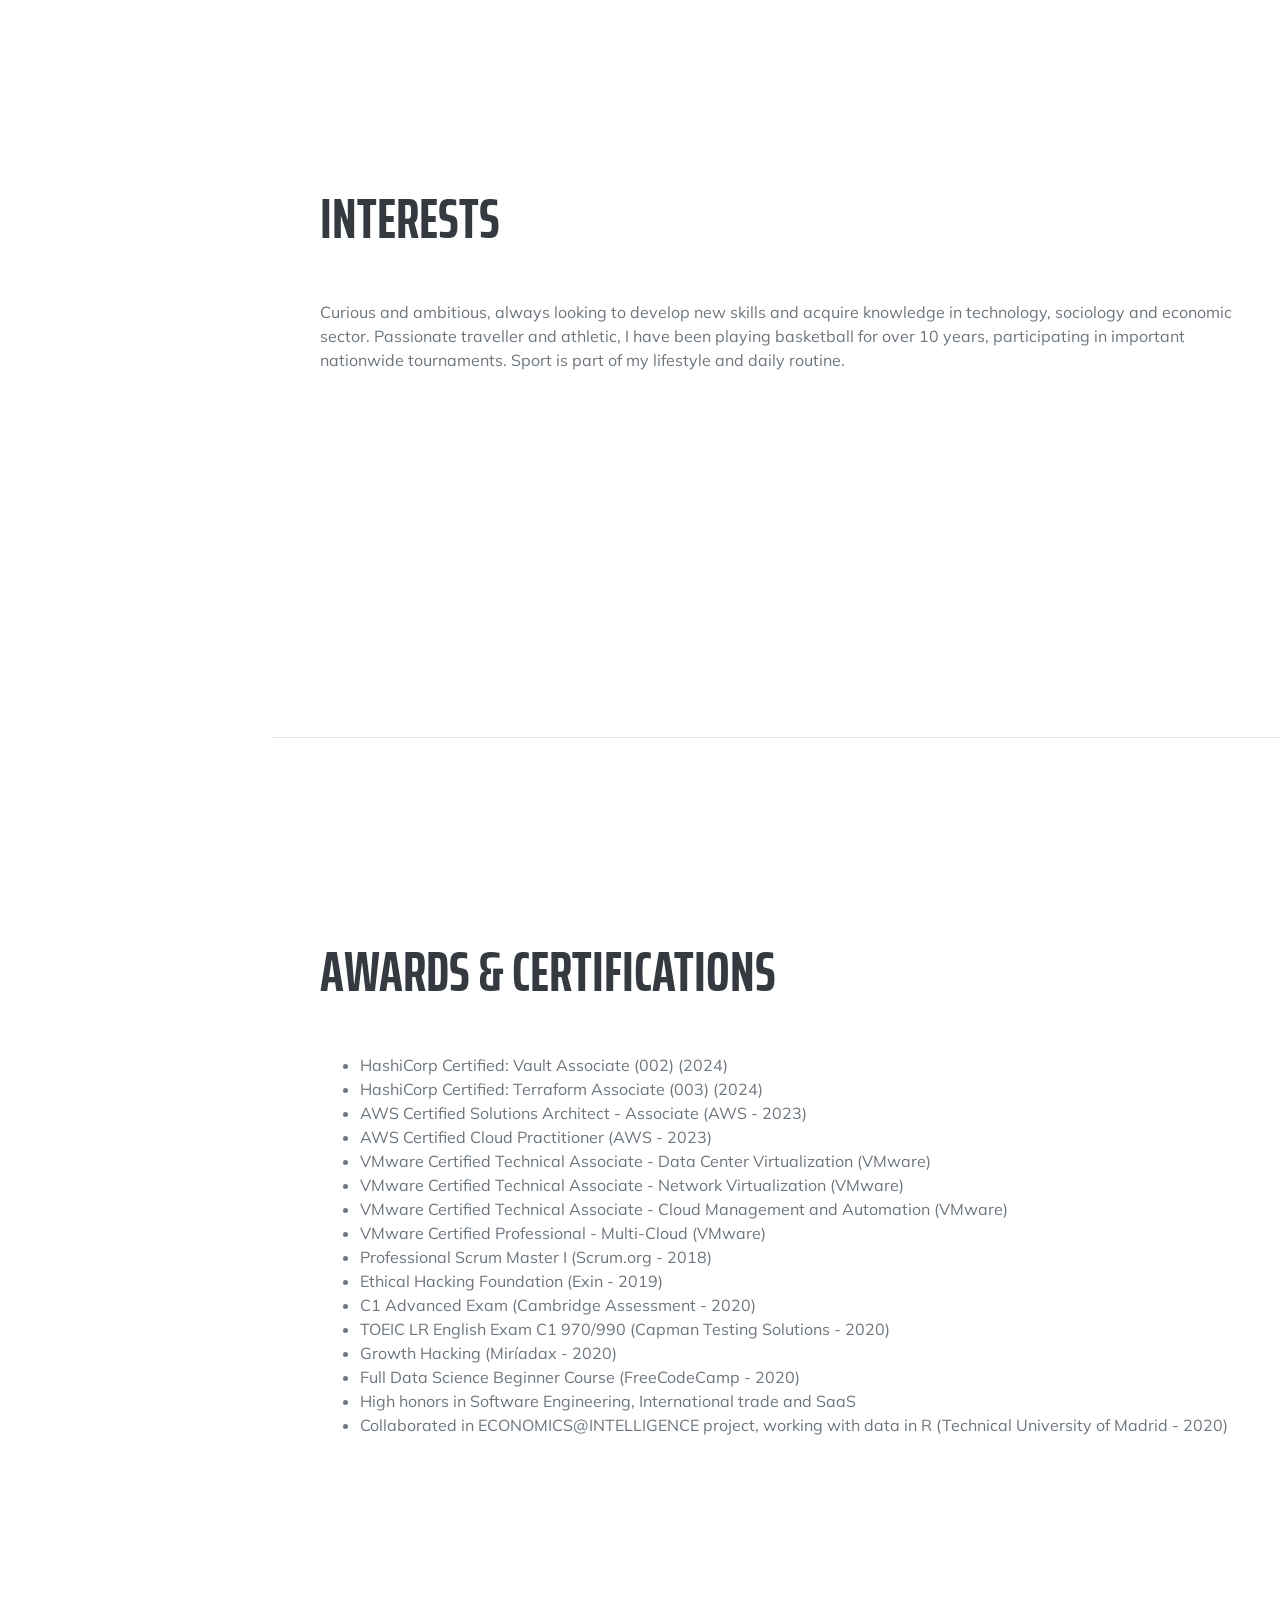
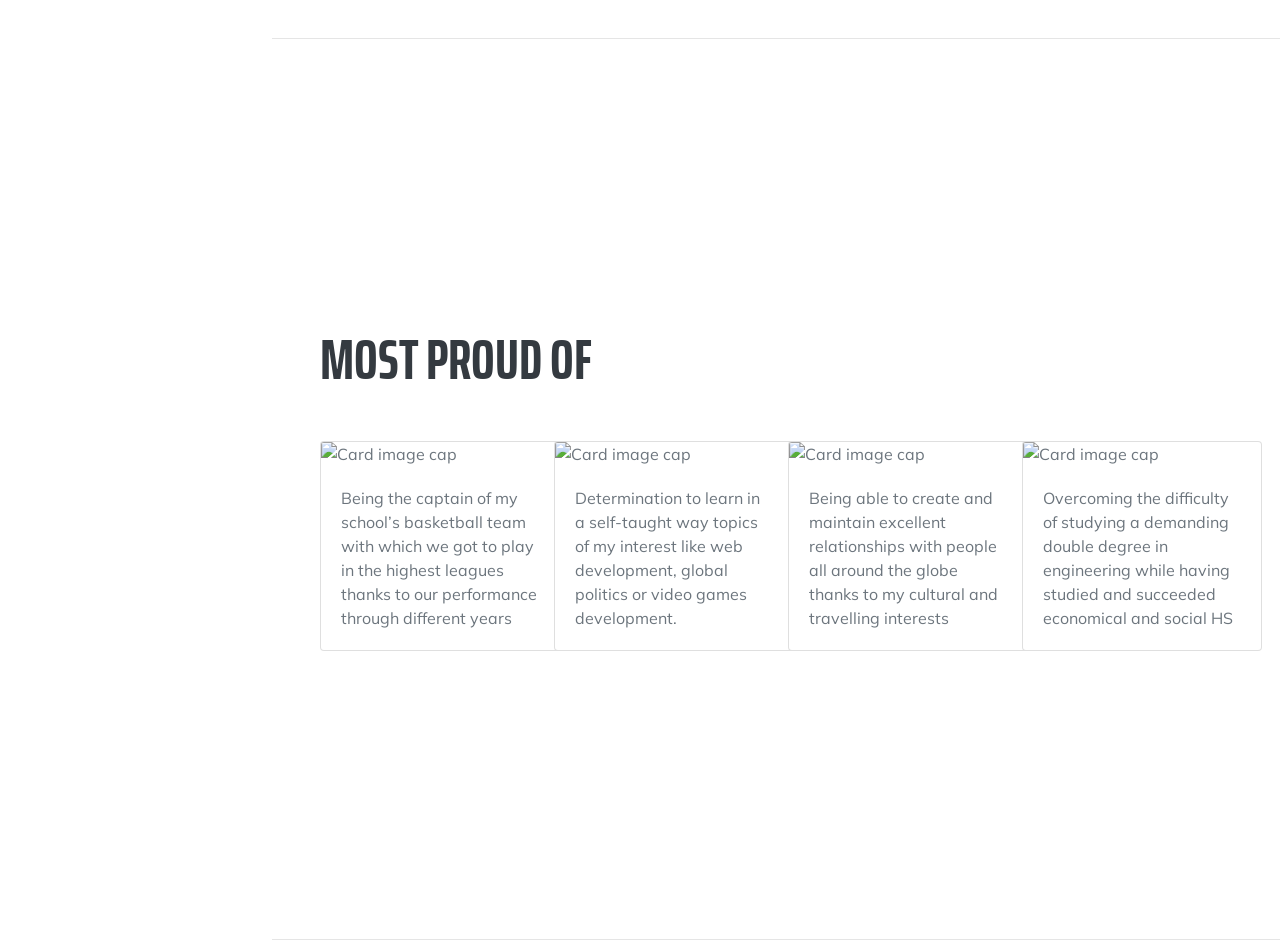
==== commit 85915ad3: "." ====
--- a/website_content/index.html
+++ b/website_content/index.html
@@ -13,7 +13,7 @@
         <link href="https://fonts.googleapis.com/css?family=Saira+Extra+Condensed:500,700" rel="stylesheet" type="text/css" />
         <link href="https://fonts.googleapis.com/css?family=Muli:400,400i,800,800i" rel="stylesheet" type="text/css" />
         <!-- Core theme CSS (includes Bootstrap)-->
-        <link href="css/styles.css" rel="stylesheet" />
+        <link href="css/styles.css" rel="stylesheet" type="text/css"/>
     </head>
     <body id="page-top">
         <!-- Navigation-->
@@ -26,8 +26,8 @@
             <div class="collapse navbar-collapse" id="navbarSupportedContent">
                 <ul class="navbar-nav">
                     <li class="nav-item"><a class="nav-link js-scroll-trigger" href="#about">About</a></li>
+                    <li class="nav-item"><a class="nav-link js-scroll-trigger" href="#experience">Experience</a></li>
                     <li class="nav-item"><a class="nav-link js-scroll-trigger" href="#education">Education</a></li>
-                    <li class="nav-item"><a class="nav-link js-scroll-trigger" href="#experience">Experience</a></li>
                     <li class="nav-item"><a class="nav-link js-scroll-trigger" href="#businessadministrationskills">Business Administration</a></li>
                     <li class="nav-item"><a class="nav-link js-scroll-trigger" href="#progressbars">Programming languages & Tools</a></li>
                     <li class="nav-item"><a class="nav-link js-scroll-trigger" href="#skills">General Skills</a></li>
@@ -47,7 +47,7 @@
                         <span class="text-primary">Zamora Carreras</span>
                     </h1>
 					<div class="subheading mb-5">
-						Cloud Solution Architect at VMware
+						Solutions Engineer at HashiCorp
 					</div>
                     <div class="subheading mb-5">
                         Madrid, Spain ·
@@ -102,44 +102,29 @@
             </section>-->
 
 
-            <hr class="m-0" />
-            <!-- Education-->
-            <section class="resume-section" id="education">
-                <div class="resume-section-content">
-                    <h2 class="mb-5">Education</h2>
-                    
-                    <div class="d-flex flex-column flex-md-row justify-content-between">
-                        <div class="flex-grow-1">
-                            <h3 class="mb-0">Technical University of Madrid</h3>
-                            <div class="subheading mb-3">Double degree in Computer Engineering and Business Administration</div>
-                            <p>Enrolled in a unique double degree program combining two uprising fields: computer  engineering and finance and business management. Good academic record (8.5/10). </p>
-                        </div>
-                        <div class="flex-shrink-0"><span class="text-primary">September 2016 - Today</span></div>
-                    </div>
-                    <div class="d-flex flex-column flex-md-row justify-content-between mb-5">
-                        <div class="flex-grow-1">
-                            <h3 class="mb-0">Lycée Français de Madrid</h3>
-                            <div class="subheading mb-3">Baccalaureate in Economics and Social Science</div>
-                            <div>Bilingual education and multicultural upbringing. </div>
-                            <p></p>
-                        </div>
-                        <div class="flex-shrink-0"><span class="text-primary">September 2002 - June 2016</span></div>
-                    </div>
-                </div>
-            </section>
-            <hr class="m-0" />
-
+            
+            <hr class="m-0" />
+            <!-- Experience -->
             <section class="resume-section" id="experience">
                 <div class="resume-section-content">
                     <h2 class="mb-5">Experience</h2>
 
                     <div class="d-flex flex-column flex-md-row justify-content-between mb-5">
                         <div class="flex-grow-1">
-                            <h3 class="mb-0">Solution Engineer</h3>
+                            <h3 class="mb-0">Solutions Engineer</h3>
+                            <div class="subheading mb-3">HashiCorp</div>
+                            <p> Serving as a trusted advisor to multi-size accounts, technical teams, and business stakeholders across the full customer journey. Understanding the customer’s journey from their current state to their future state by designing a technical and business-focused solution to drive adoption and growth after the initial sale and across the portfolio. </p>
+                        </div>
+                        <div class="flex-shrink-0"><span class="text-primary">April 2024 - Today</span></div>
+                    </div>
+
+                    <div class="d-flex flex-column flex-md-row justify-content-between mb-5">
+                        <div class="flex-grow-1">
+                            <h3 class="mb-0">Solutions Engineer</h3>
                             <div class="subheading mb-3">VMware</div>
                             <p> Working at the Digital Sales Center as a pre-sales engineer, building the bridge between business and technical requirements. I am developing the ability, knowledge and expertise on VMware products to communicate clearly and precisely to a wide range of customers on spanish and french markets.</p>
                         </div>
-                        <div class="flex-shrink-0"><span class="text-primary">July 2021 - Today</span></div>
+                        <div class="flex-shrink-0"><span class="text-primary">July 2021 - April 2024</span></div>
                     </div>
 
                     <div class="d-flex flex-column flex-md-row justify-content-between mb-5">
@@ -162,9 +147,9 @@
                     
                     <div class="d-flex flex-column flex-md-row justify-content-between mb-5">
                         <div class="flex-grow-1">
-                            <h3 class="mb-0">Private Teacher</h3>
+                            <h3 class="mb-0">Private Teacher and Student Mentor</h3>
                             <div class="subheading mb-3">Technical University of Madrid</div>
-                            <p>I gained very quickly an expertise that allowed me to create new material and tutorials related to distributed systems and operative systems (C programming and Java) </p>
+                            <p>I gained very quickly an expertise that allowed me to create new material and tutorials related to distributed systems and operative systems (C programming and Java). Also guided the students in their first year through university, helping in the onboarding and mentoring aiming to reduce dropouts and securing overall group cohesion. As a member of my double degree's first promotion, I ensured a cycle where newest members will then become mentors.</p>
                         </div>
                         <div class="flex-shrink-0"><span class="text-primary">May 2020 - July 2020</span></div>
                     </div>
@@ -180,17 +165,36 @@
                         <div class="flex-shrink-0"><span class="text-primary">September 2019 - December 2019</span></div>
                     </div>
 
-                    <div class="d-flex flex-column flex-md-row justify-content-between mb-5">
-                        <div class="flex-grow-1">
-                            <h3 class="mb-0">Mentor</h3>
-                            <div class="subheading mb-3">Technical University of Madrid</div>
-                            <p>Guided the students in their first year through university, helping in the onboarding and mentoring aiming to reduce dropouts and securing overall group cohesion. As a member of my double degree's first promotion, I ensured a cycle where newest members will then become mentors.</p>
-                        </div>
-                        <div class="flex-shrink-0"><span class="text-primary">2017 - 2020</span></div>
-                    </div>
-
-                </div>
-            </section>
+
+                </div>
+            </section>
+
+            <hr class="m-0" />
+            <!-- Education-->
+            <section class="resume-section" id="education">
+                <div class="resume-section-content">
+                    <h2 class="mb-5">Education</h2>
+                    
+                    <div class="d-flex flex-column flex-md-row justify-content-between">
+                        <div class="flex-grow-1">
+                            <h3 class="mb-0">Technical University of Madrid</h3>
+                            <div class="subheading mb-3">Double degree in Computer Engineering and Business Administration</div>
+                            <p>Enrolled in a unique double degree program combining two uprising fields: computer  engineering and finance and business management. Good academic record (8.5/10). </p>
+                        </div>
+                        <div class="flex-shrink-0"><span class="text-primary">September 2016 - Today</span></div>
+                    </div>
+                    <div class="d-flex flex-column flex-md-row justify-content-between mb-5">
+                        <div class="flex-grow-1">
+                            <h3 class="mb-0">Lycée Français de Madrid</h3>
+                            <div class="subheading mb-3">Baccalaureate in Economics and Social Science</div>
+                            <div>Bilingual education and multicultural upbringing. </div>
+                            <p></p>
+                        </div>
+                        <div class="flex-shrink-0"><span class="text-primary">September 2002 - June 2016</span></div>
+                    </div>
+                </div>
+            </section>
+
 
             <hr class="m-0" />
 
@@ -377,29 +381,37 @@
                 <div class="resume-section-content">
                     <h2 class="mb-5">Awards & Certifications</h2>
                     <ul class="fa-ul mb-0">
+                        <li>
+                            <span class="fa-li"><i class="fas fa-trophy text-warning"></i></span>
+                            HashiCorp Certified: Vault Associate (002) (2024)
+                        </li>
+                        <li>
+                            <span class="fa-li"><i class="fas fa-trophy text-warning"></i></span>
+                            HashiCorp Certified: Terraform Associate (003) (2024)
+                        </li>
+                        <li>
+                            <span class="fa-li"><i class="fas fa-trophy text-warning"></i></span>
+                            AWS Certified Solutions Architect - Associate (AWS - 2023)
+                        </li>
+                        <li>
+                            <span class="fa-li"><i class="fas fa-trophy text-warning"></i></span>
+                            AWS Certified Cloud Practitioner (AWS - 2023)
+                        </li>
 						<li>
                             <span class="fa-li"><i class="fas fa-trophy text-warning"></i></span>
-                            VMware Certified Technical Associate - Data Center Virtualization (VMware - 2021)
+                            VMware Certified Technical Associate - Data Center Virtualization (VMware)
                         </li>
 						<li>
                             <span class="fa-li"><i class="fas fa-trophy text-warning"></i></span>
-                            VMware Certified Technical Associate - Network Virtualization (VMware - 2022)
+                            VMware Certified Technical Associate - Network Virtualization (VMware)
                         </li>
 						<li>
                             <span class="fa-li"><i class="fas fa-trophy text-warning"></i></span>
-                            VMware Certified Technical Associate - Cloud Management and Automation (VMware - 2022)
+                            VMware Certified Technical Associate - Cloud Management and Automation (VMware)
                         </li>
 						<li>
                             <span class="fa-li"><i class="fas fa-trophy text-warning"></i></span>
-                            VMware Certified Professional - Multi-Cloud (VMware - 2022)
-                        </li>
-						<li>
-                            <span class="fa-li"><i class="fas fa-trophy text-warning"></i></span>
-                            AWS Fundamentals (Coursera - 2021)
-                        </li>
-                        <li>
-                            <span class="fa-li"><i class="fas fa-trophy text-warning"></i></span>
-                            Microsoft Azure Fundamentals (Coursera - 2021)
+                            VMware Certified Professional - Multi-Cloud (VMware)
                         </li>
                         <li>
                             <span class="fa-li"><i class="fas fa-trophy text-warning"></i></span>
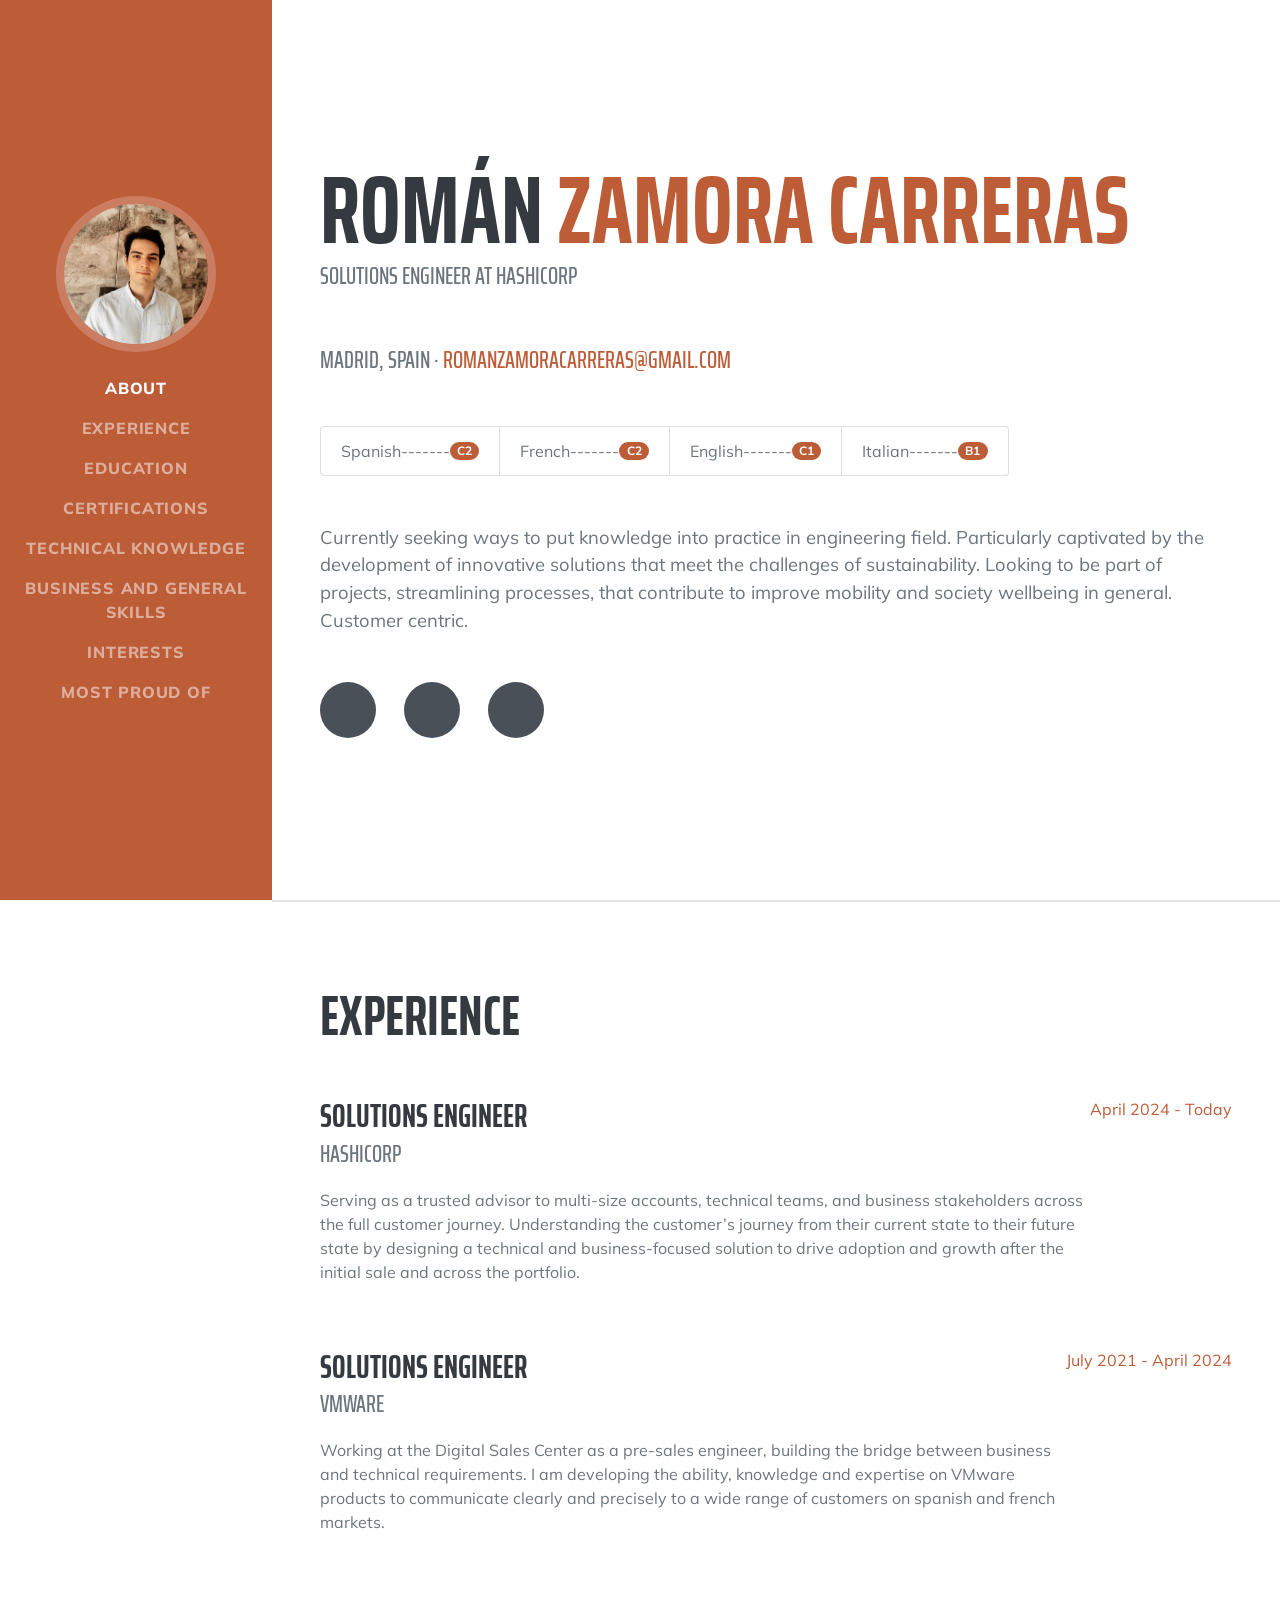
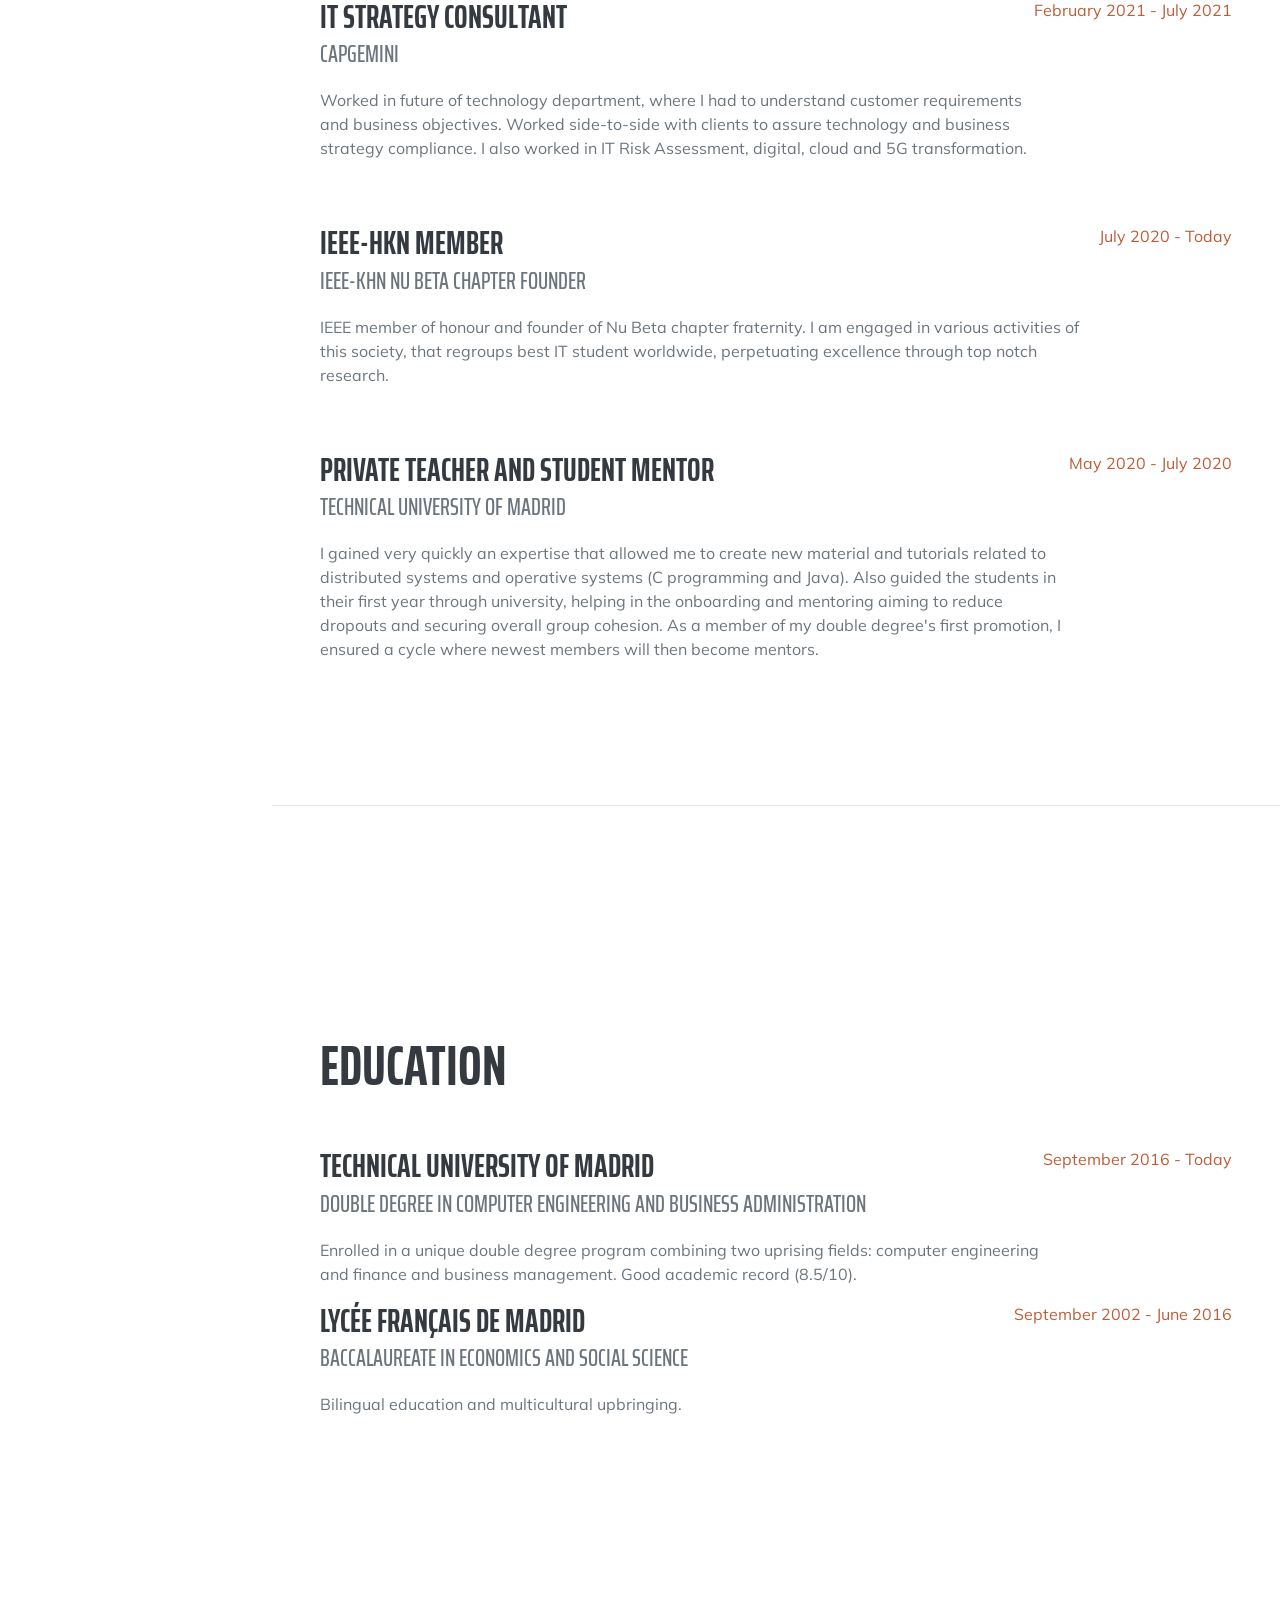
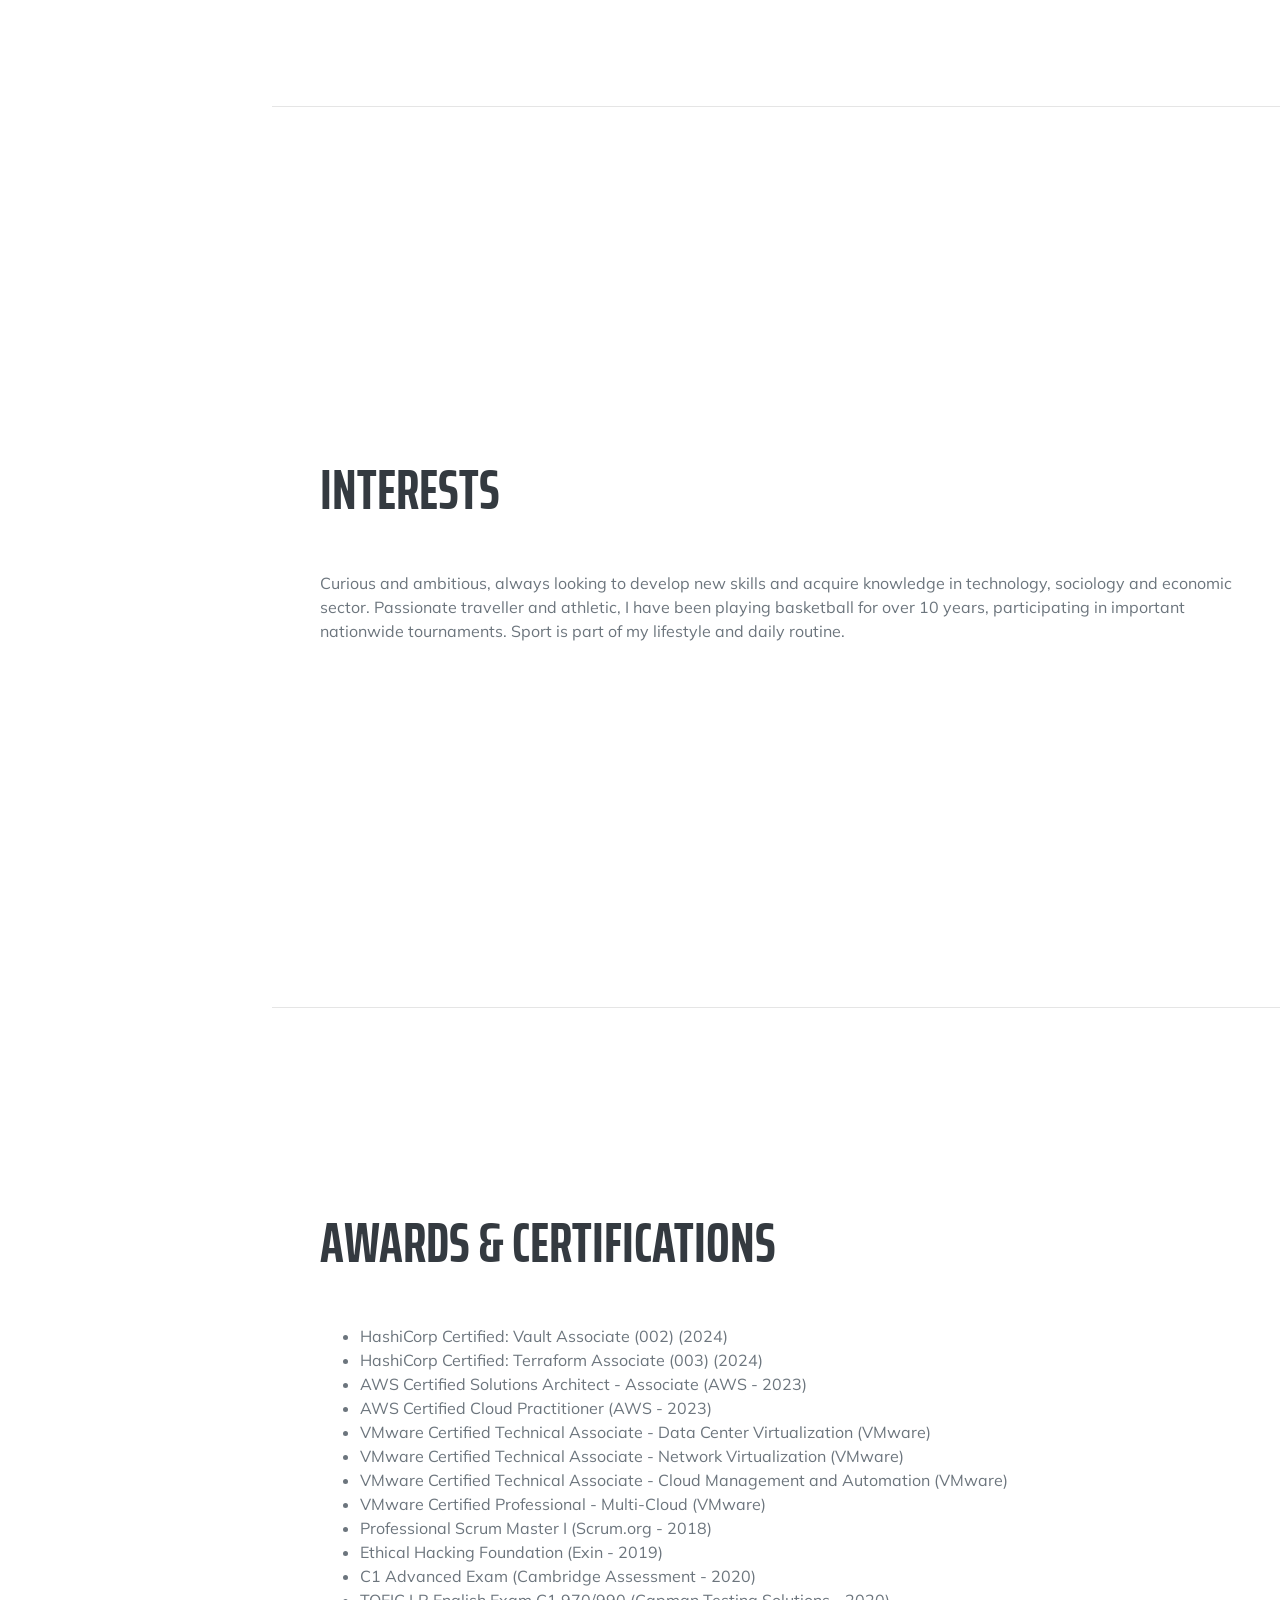
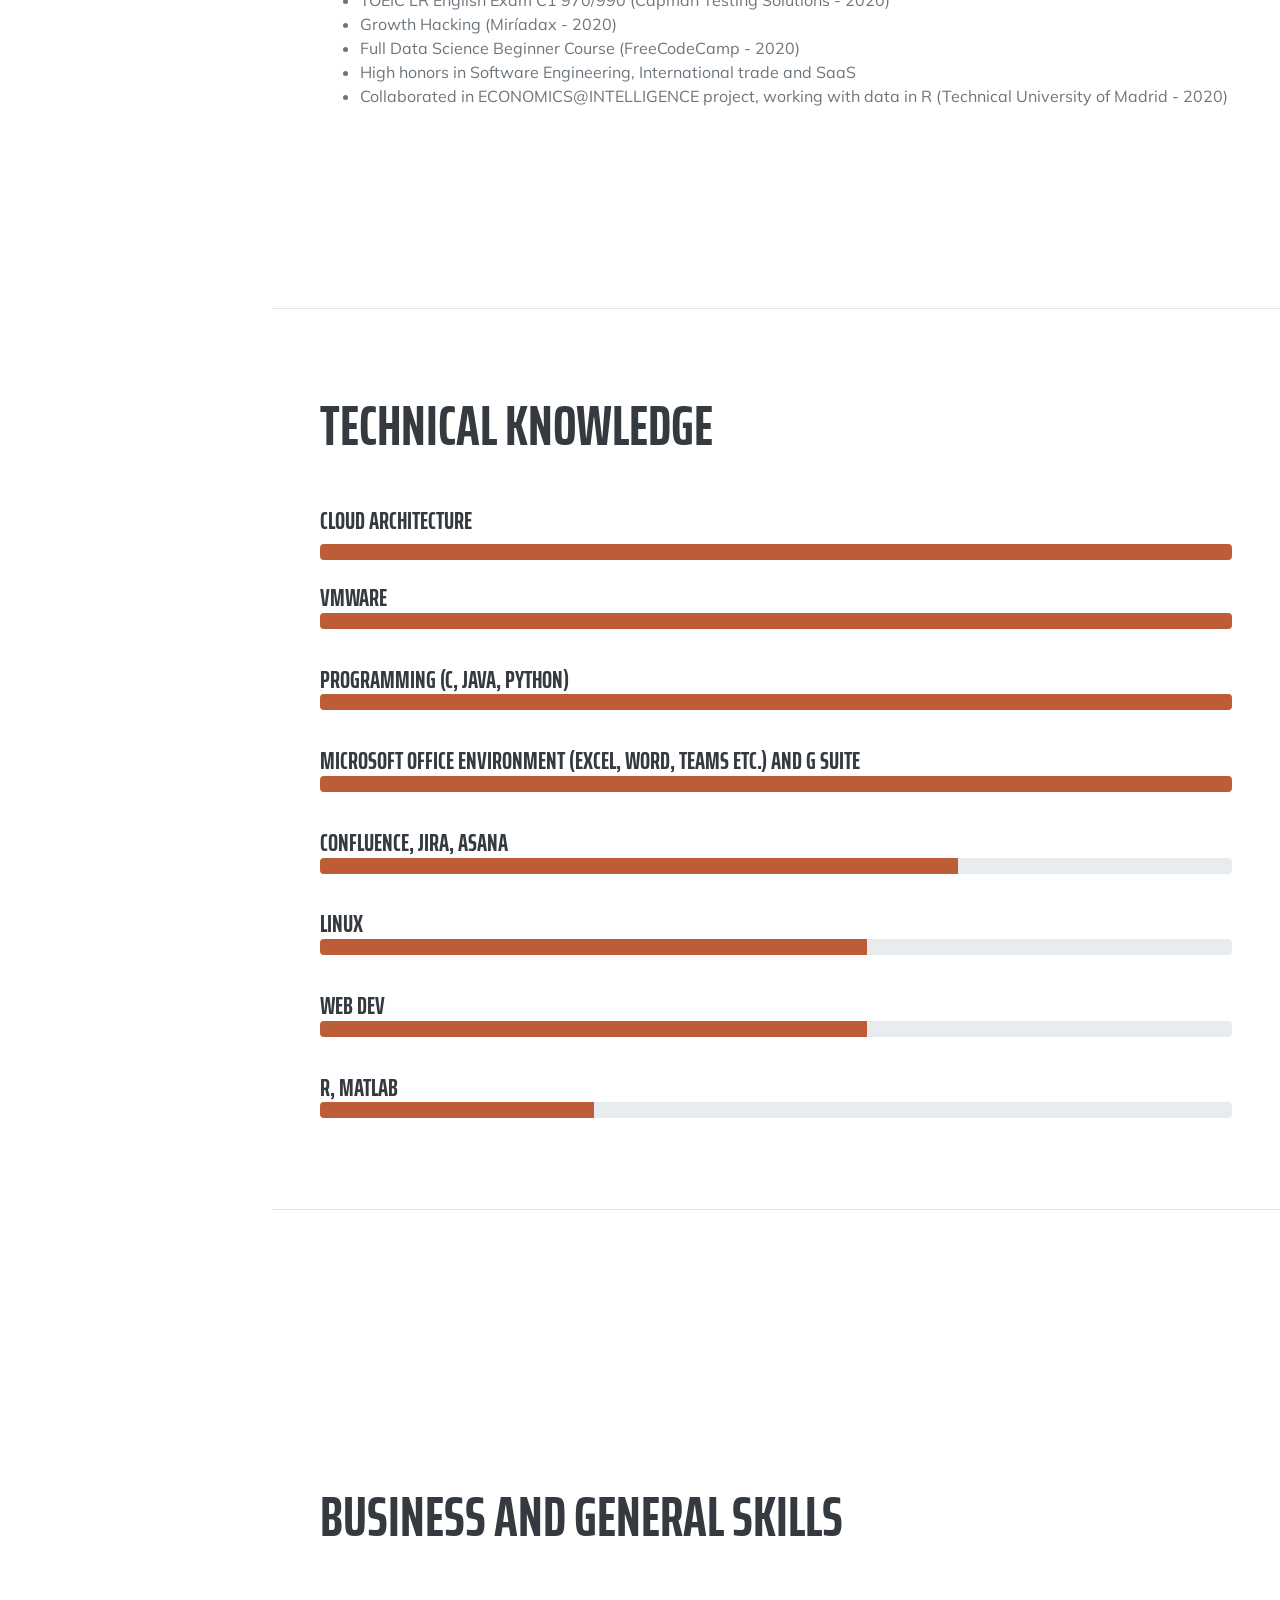
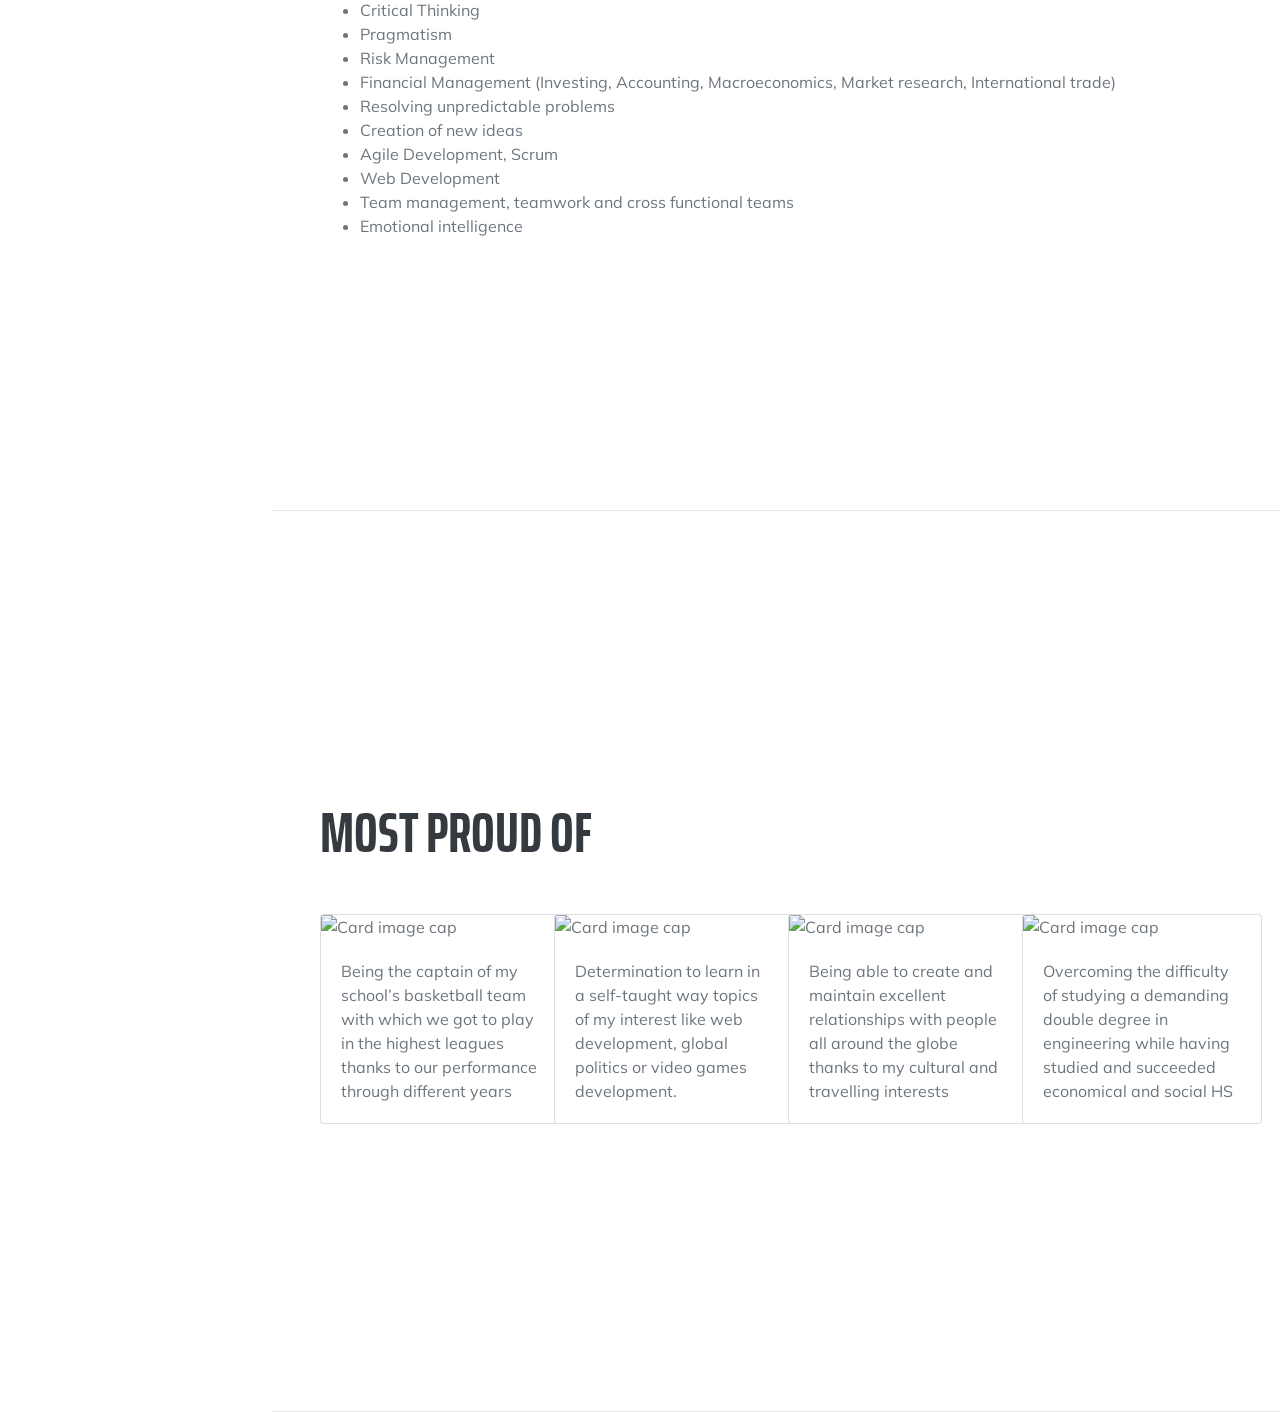
==== commit d815101e: "." ====
--- a/website_content/index.html
+++ b/website_content/index.html
@@ -28,11 +28,10 @@
                     <li class="nav-item"><a class="nav-link js-scroll-trigger" href="#about">About</a></li>
                     <li class="nav-item"><a class="nav-link js-scroll-trigger" href="#experience">Experience</a></li>
                     <li class="nav-item"><a class="nav-link js-scroll-trigger" href="#education">Education</a></li>
-                    <li class="nav-item"><a class="nav-link js-scroll-trigger" href="#businessadministrationskills">Business Administration</a></li>
-                    <li class="nav-item"><a class="nav-link js-scroll-trigger" href="#progressbars">Programming languages & Tools</a></li>
-                    <li class="nav-item"><a class="nav-link js-scroll-trigger" href="#skills">General Skills</a></li>
+                    <li class="nav-item"><a class="nav-link js-scroll-trigger" href="#awards">Certifications</a></li>
+                    <li class="nav-item"><a class="nav-link js-scroll-trigger" href="#progressbars">Technical Knowledge</a></li>
+                    <li class="nav-item"><a class="nav-link js-scroll-trigger" href="#skills">Business and General Skills</a></li>
                     <li class="nav-item"><a class="nav-link js-scroll-trigger" href="#interests">Interests</a></li>
-                    <li class="nav-item"><a class="nav-link js-scroll-trigger" href="#awards">Certifications</a></li>
                     <li class="nav-item"><a class="nav-link js-scroll-trigger" href="#mostproudof">Most Proud Of</a></li>
                 </ul>
             </div>
@@ -79,7 +78,7 @@
                         <a class="social-icon" href="https://www.linkedin.com/in/romazamoracarreras/"><i class="fab fa-linkedin-in"></i></a>
                         <a class="social-icon" href="https://github.com/rzamora11"><i class="fab fa-github"></i></a>
                         <a class="social-icon" href="https://twitter.com/romanzamorac"><i class="fab fa-twitter"></i></a>
-                        <a class="social-icon" href="#"><i class="fab fa-facebook-f"></i></a>
+                        <!--<a class="social-icon" href="#"><i class="fab fa-facebook-f"></i></a>-->
                     </div>
                 </div>
             </section>
@@ -152,17 +151,6 @@
                             <p>I gained very quickly an expertise that allowed me to create new material and tutorials related to distributed systems and operative systems (C programming and Java). Also guided the students in their first year through university, helping in the onboarding and mentoring aiming to reduce dropouts and securing overall group cohesion. As a member of my double degree's first promotion, I ensured a cycle where newest members will then become mentors.</p>
                         </div>
                         <div class="flex-shrink-0"><span class="text-primary">May 2020 - July 2020</span></div>
-                    </div>
-                   
-                    <div class="d-flex flex-column flex-md-row justify-content-between mb-5">
-                        <div class="flex-grow-1">
-                            <h3 class="mb-0">Computer Engineer Consulting</h3>
-                            <div class="subheading mb-3">Corporate Language Training</div>
-                            <p>I helped employees through the learning process of using up-to-date technologies to improve business efficiency.
-                                Learned about the technologies used in translations, and searched for possible applications of NLP.
-                            </p>
-                        </div>
-                        <div class="flex-shrink-0"><span class="text-primary">September 2019 - December 2019</span></div>
                     </div>
 
 
@@ -195,61 +183,110 @@
                 </div>
             </section>
 
-
-            <hr class="m-0" />
-
-
-            <!--Business Administration Skills-->
-            <section class="resume-section" id="businessadministrationskills">
-                <div class="resume-section-content">
-                    <h2 class="mb-5">Business Administration Knowledge</h2>
+            <hr class="m-0" />
+
+            <!-- Interests-->
+            <section class="resume-section" id="interests">
+                <div class="resume-section-content">
+                    <h2 class="mb-5">Interests</h2>
+       
+                        <p> Curious and ambitious, always looking to develop new skills and acquire knowledge in technology, sociology and economic sector. 
+						Passionate traveller and athletic, I have been playing basketball for over 10 years, participating in important nationwide tournaments. Sport is part of my lifestyle and daily routine.</p>
+                </div>
+            </section>
+            <hr class="m-0" />
+
+           
+            
+            <!-- Awards-->
+            <section class="resume-section" id="awards">
+                <div class="resume-section-content">
+                    <h2 class="mb-5">Awards & Certifications</h2>
                     <ul class="fa-ul mb-0">
                         <li>
-                            <span class="fa-li"><i class="fas fa-check"></i></span>
-                            International trade
-                        </li>
-                        <li>
-                            <span class="fa-li"><i class="fas fa-check"></i></span>
-                            Financial Management, Investing
-                        </li>
-                        <li>
-                            <span class="fa-li"><i class="fas fa-check"></i></span>
-                            Accounting
-                        </li>
-                        <li>
-                            <span class="fa-li"><i class="fas fa-check"></i></span>
-                            Macroeconomics
-                        </li>
-                        <li>
-                            <span class="fa-li"><i class="fas fa-check"></i></span>
-                            Risk Management
-                        </li>
-                        <li>
-                            <span class="fa-li"><i class="fas fa-check"></i></span>
-                            Innovation Management
-                        </li>
-                        <li>
-                            <span class="fa-li"><i class="fas fa-check"></i></span>
-                            Market Research
-                        </li>
-                        
+                            <span class="fa-li"><i class="fas fa-trophy text-warning"></i></span>
+                            HashiCorp Certified: Vault Associate (002) (2024)
+                        </li>
+                        <li>
+                            <span class="fa-li"><i class="fas fa-trophy text-warning"></i></span>
+                            HashiCorp Certified: Terraform Associate (003) (2024)
+                        </li>
+                        <li>
+                            <span class="fa-li"><i class="fas fa-trophy text-warning"></i></span>
+                            AWS Certified Solutions Architect - Associate (AWS - 2023)
+                        </li>
+                        <li>
+                            <span class="fa-li"><i class="fas fa-trophy text-warning"></i></span>
+                            AWS Certified Cloud Practitioner (AWS - 2023)
+                        </li>
+						<li>
+                            <span class="fa-li"><i class="fas fa-trophy text-warning"></i></span>
+                            VMware Certified Technical Associate - Data Center Virtualization (VMware)
+                        </li>
+						<li>
+                            <span class="fa-li"><i class="fas fa-trophy text-warning"></i></span>
+                            VMware Certified Technical Associate - Network Virtualization (VMware)
+                        </li>
+						<li>
+                            <span class="fa-li"><i class="fas fa-trophy text-warning"></i></span>
+                            VMware Certified Technical Associate - Cloud Management and Automation (VMware)
+                        </li>
+						<li>
+                            <span class="fa-li"><i class="fas fa-trophy text-warning"></i></span>
+                            VMware Certified Professional - Multi-Cloud (VMware)
+                        </li>
+                        <li>
+                            <span class="fa-li"><i class="fas fa-trophy text-warning"></i></span>
+                            Professional Scrum Master I (Scrum.org - 2018)
+                        </li>
+                        <li>
+                            <span class="fa-li"><i class="fas fa-trophy text-warning"></i></span>
+                            Ethical Hacking Foundation (Exin - 2019)
+                        </li>
+                        <li>
+                            <span class="fa-li"><i class="fas fa-trophy text-warning"></i></span>
+                            C1 Advanced Exam (Cambridge Assessment - 2020)
+                        </li>
+                        <li>
+                            <span class="fa-li"><i class="fas fa-trophy text-warning"></i></span>
+                            TOEIC LR English Exam C1 970/990 (Capman Testing Solutions - 2020)
+                        </li>
+                        <li>
+                            <span class="fa-li"><i class="fas fa-trophy text-warning"></i></span>
+                            Growth Hacking (Miríadax - 2020)
+                        </li>
+                        <li>
+                            <span class="fa-li"><i class="fas fa-trophy text-warning"></i></span>
+                            Full Data Science Beginner Course (FreeCodeCamp - 2020)
+                        </li>
+                        <li>
+                            <span class="fa-li"><i class="fas fa-trophy text-warning"></i></span>
+                            High honors in Software Engineering, International trade and SaaS
+                        </li>
+                        <li>
+                            <span class="fa-li"><i class="fas fa-trophy text-warning"></i></span>
+                            Collaborated in ECONOMICS@INTELLIGENCE project, working with data in R (Technical University of Madrid - 2020)
+                        </li>
                     </ul>
                 </div>
             </section>
-            <hr class="m-0" />
-
-             <!-- Programming languages & tools-->
+
+
+            
+            <hr class="m-0" />
+
+             <!-- Technical Knowledge & tools-->
              <section class="resume-section" id="progressbars">
                 <div class="resume-section-content">
-                    <h2 class="mb-5">PROGRAMMING LANGUAGES & TOOLS</h2>
-                    <h4>Java</h4>
+                    <h2 class="mb-5">Technical Knowledge</h2>
+                    <h4>Cloud Architecture</h4>
                     <div class="progress">
                         <div class="progress-bar" role="progressbar" aria-valuenow="70"
                         aria-valuemin="0" aria-valuemax="100" style="width:100%">
                         </div>
                       </div>
                       <br/>
-                      <h4>C</4>
+                      <h4>VMware</4>
                     <div class="progress">
                         <div class="progress-bar" role="progressbar" aria-valuenow="90"
                         aria-valuemin="0" aria-valuemax="100" style="width:100%">
@@ -257,7 +294,7 @@
                         </div>
                       </div>
                       <br/>
-                      <h4>Microsoft Office environment (Excel, Word, Teams etc.)</4>
+                      <h4>Programming (C, Java, Python)</4>
                     <div class="progress">
                         <div class="progress-bar" role="progressbar" aria-valuenow="90"
                         aria-valuemin="0" aria-valuemax="100" style="width:100%">
@@ -265,10 +302,10 @@
                         </div>
                       </div>
                       <br/>
-                      <h4>Python</4>
-                    <div class="progress">
-                        <div class="progress-bar" role="progressbar" aria-valuenow="90"
-                        aria-valuemin="0" aria-valuemax="100" style="width:70%">
+                      <h4>Microsoft Office environment (Excel, Word, Teams etc.) and G Suite</4>
+                    <div class="progress">
+                        <div class="progress-bar" role="progressbar" aria-valuenow="90"
+                        aria-valuemin="0" aria-valuemax="100" style="width:100%">
                          
                         </div>
                       </div>
@@ -277,24 +314,24 @@
                       <h4>Confluence, Jira, Asana</4>
                     <div class="progress">
                         <div class="progress-bar" role="progressbar" aria-valuenow="90"
-                        aria-valuemin="0" aria-valuemax="100" style="width:85%">
+                        aria-valuemin="0" aria-valuemax="100" style="width:70%">
                          
                         </div>
                       </div>
 					  
                       <br/>
-                      <h4>SQL (mySQL, phpmyAdmin etc.)</4>
-                    <div class="progress">
-                        <div class="progress-bar" role="progressbar" aria-valuenow="90"
-                        aria-valuemin="0" aria-valuemax="100" style="width:50%">
-                         
-                        </div>
-                      </div>
-                      <br/>
-                      <h4>PHP</4>
-                    <div class="progress">
-                        <div class="progress-bar" role="progressbar" aria-valuenow="90"
-                        aria-valuemin="0" aria-valuemax="100" style="width:30%">
+                      <h4>Linux</4>
+                    <div class="progress">
+                        <div class="progress-bar" role="progressbar" aria-valuenow="90"
+                        aria-valuemin="0" aria-valuemax="100" style="width:60%">
+                         
+                        </div>
+                      </div>
+                      <br/>
+                      <h4>Web dev</4>
+                    <div class="progress">
+                        <div class="progress-bar" role="progressbar" aria-valuenow="90"
+                        aria-valuemin="0" aria-valuemax="100" style="width:60%">
                          
                         </div>
                       </div>
@@ -314,7 +351,7 @@
             <!-- Skills-->
             <section class="resume-section" id="skills">
                 <div class="resume-section-content">
-                    <h2 class="mb-5">General skills</h2>
+                    <h2 class="mb-5">Business and General skills</h2>
                     <!--<div class="subheading mb-3">Programming Languages & Tools</div>
                     <ul class="list-inline dev-icons">
                         <li class="list-inline-item"><i class="fab fa-html5"></i></li>
@@ -335,6 +372,18 @@
                         </li>
                         <li>
                             <span class="fa-li"><i class="fas fa-check"></i></span>
+                            Pragmatism
+                        </li>
+                        <li>
+                            <span class="fa-li"><i class="fas fa-check"></i></span>
+                            Risk Management
+                        </li>
+                        <li>
+                            <span class="fa-li"><i class="fas fa-check"></i></span>
+                            Financial Management (Investing, Accounting, Macroeconomics, Market research, International trade)
+                        </li>
+                        <li>
+                            <span class="fa-li"><i class="fas fa-check"></i></span>
                             Resolving unpredictable problems
                         </li>
                         <li>
@@ -361,97 +410,7 @@
                     </ul>
                 </div>
             </section>
-            <hr class="m-0" />
-
-            <!-- Interests-->
-            <section class="resume-section" id="interests">
-                <div class="resume-section-content">
-                    <h2 class="mb-5">Interests</h2>
-       
-                        <p> Curious and ambitious, always looking to develop new skills and acquire knowledge in technology, sociology and economic sector. 
-						Passionate traveller and athletic, I have been playing basketball for over 10 years, participating in important nationwide tournaments. Sport is part of my lifestyle and daily routine.</p>
-                </div>
-            </section>
-            <hr class="m-0" />
-
-           
             
-            <!-- Awards-->
-            <section class="resume-section" id="awards">
-                <div class="resume-section-content">
-                    <h2 class="mb-5">Awards & Certifications</h2>
-                    <ul class="fa-ul mb-0">
-                        <li>
-                            <span class="fa-li"><i class="fas fa-trophy text-warning"></i></span>
-                            HashiCorp Certified: Vault Associate (002) (2024)
-                        </li>
-                        <li>
-                            <span class="fa-li"><i class="fas fa-trophy text-warning"></i></span>
-                            HashiCorp Certified: Terraform Associate (003) (2024)
-                        </li>
-                        <li>
-                            <span class="fa-li"><i class="fas fa-trophy text-warning"></i></span>
-                            AWS Certified Solutions Architect - Associate (AWS - 2023)
-                        </li>
-                        <li>
-                            <span class="fa-li"><i class="fas fa-trophy text-warning"></i></span>
-                            AWS Certified Cloud Practitioner (AWS - 2023)
-                        </li>
-						<li>
-                            <span class="fa-li"><i class="fas fa-trophy text-warning"></i></span>
-                            VMware Certified Technical Associate - Data Center Virtualization (VMware)
-                        </li>
-						<li>
-                            <span class="fa-li"><i class="fas fa-trophy text-warning"></i></span>
-                            VMware Certified Technical Associate - Network Virtualization (VMware)
-                        </li>
-						<li>
-                            <span class="fa-li"><i class="fas fa-trophy text-warning"></i></span>
-                            VMware Certified Technical Associate - Cloud Management and Automation (VMware)
-                        </li>
-						<li>
-                            <span class="fa-li"><i class="fas fa-trophy text-warning"></i></span>
-                            VMware Certified Professional - Multi-Cloud (VMware)
-                        </li>
-                        <li>
-                            <span class="fa-li"><i class="fas fa-trophy text-warning"></i></span>
-                            Professional Scrum Master I (Scrum.org - 2018)
-                        </li>
-                        <li>
-                            <span class="fa-li"><i class="fas fa-trophy text-warning"></i></span>
-                            Ethical Hacking Foundation (Exin - 2019)
-                        </li>
-                        <li>
-                            <span class="fa-li"><i class="fas fa-trophy text-warning"></i></span>
-                            C1 Advanced Exam (Cambridge Assessment - 2020)
-                        </li>
-                        <li>
-                            <span class="fa-li"><i class="fas fa-trophy text-warning"></i></span>
-                            TOEIC LR English Exam C1 970/990 (Capman Testing Solutions - 2020)
-                        </li>
-                        <li>
-                            <span class="fa-li"><i class="fas fa-trophy text-warning"></i></span>
-                            Growth Hacking (Miríadax - 2020)
-                        </li>
-                        <li>
-                            <span class="fa-li"><i class="fas fa-trophy text-warning"></i></span>
-                            Full Data Science Beginner Course (FreeCodeCamp - 2020)
-                        </li>
-                        <li>
-                            <span class="fa-li"><i class="fas fa-trophy text-warning"></i></span>
-                            High honors in Software Engineering, International trade and SaaS
-                        </li>
-                        <li>
-                            <span class="fa-li"><i class="fas fa-trophy text-warning"></i></span>
-                            Collaborated in ECONOMICS@INTELLIGENCE project, working with data in R (Technical University of Madrid - 2020)
-                        </li>
-                        
-                        
-                        
-                     
-                    </ul>
-                </div>
-            </section>
             <hr class="m-0" />
 
             <!-- Most proud of-->
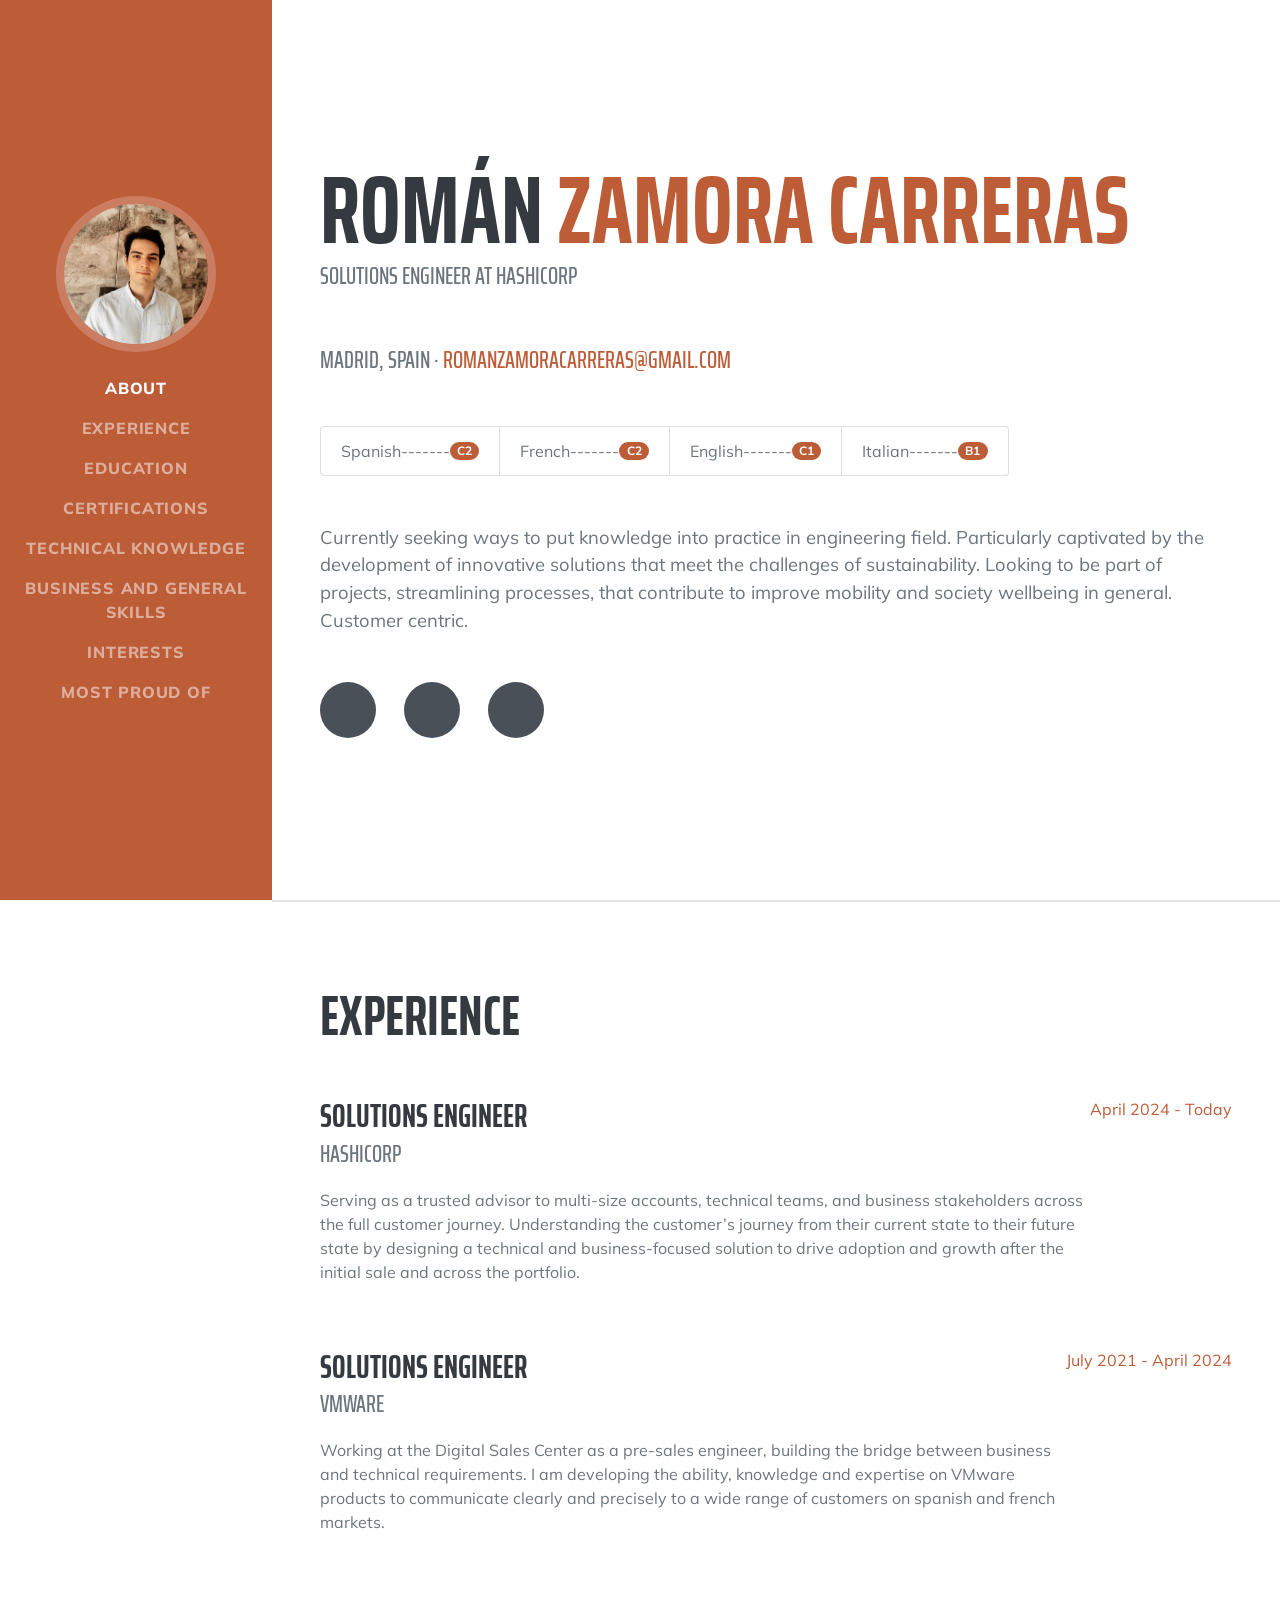
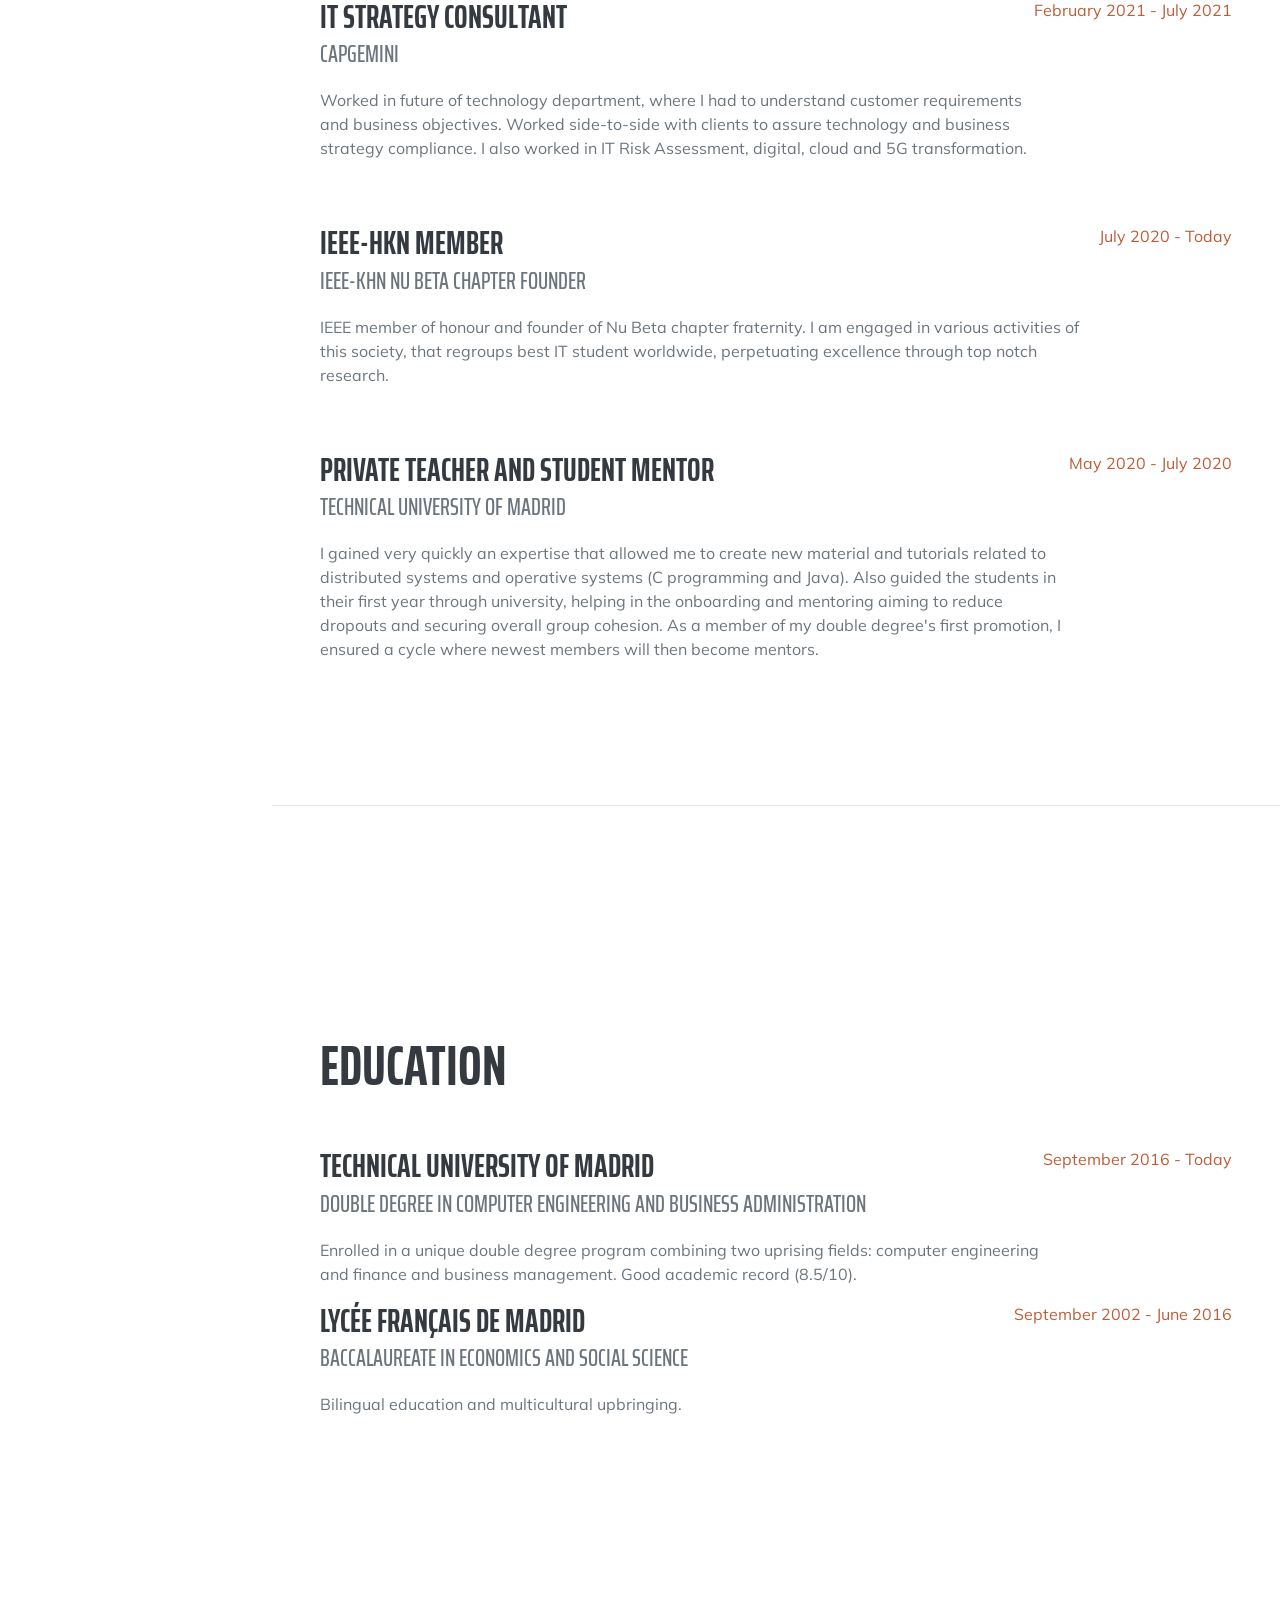
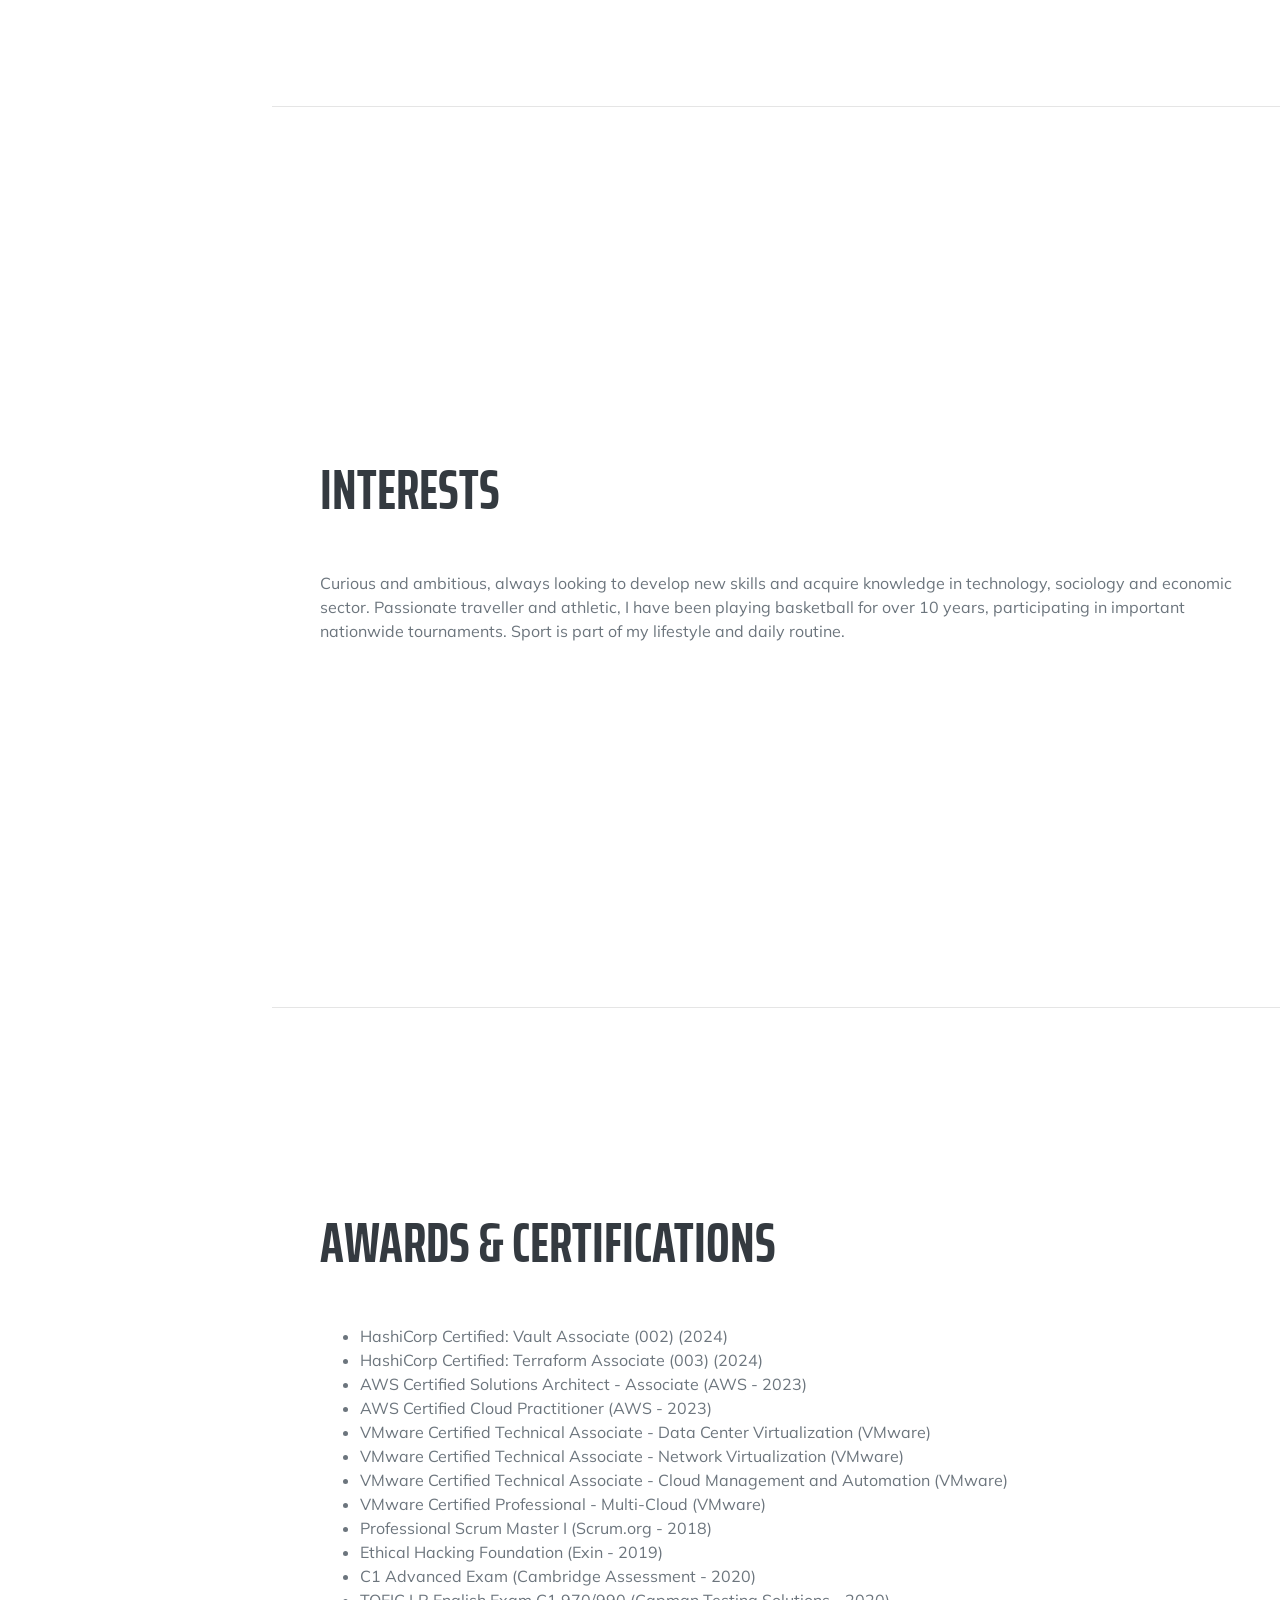
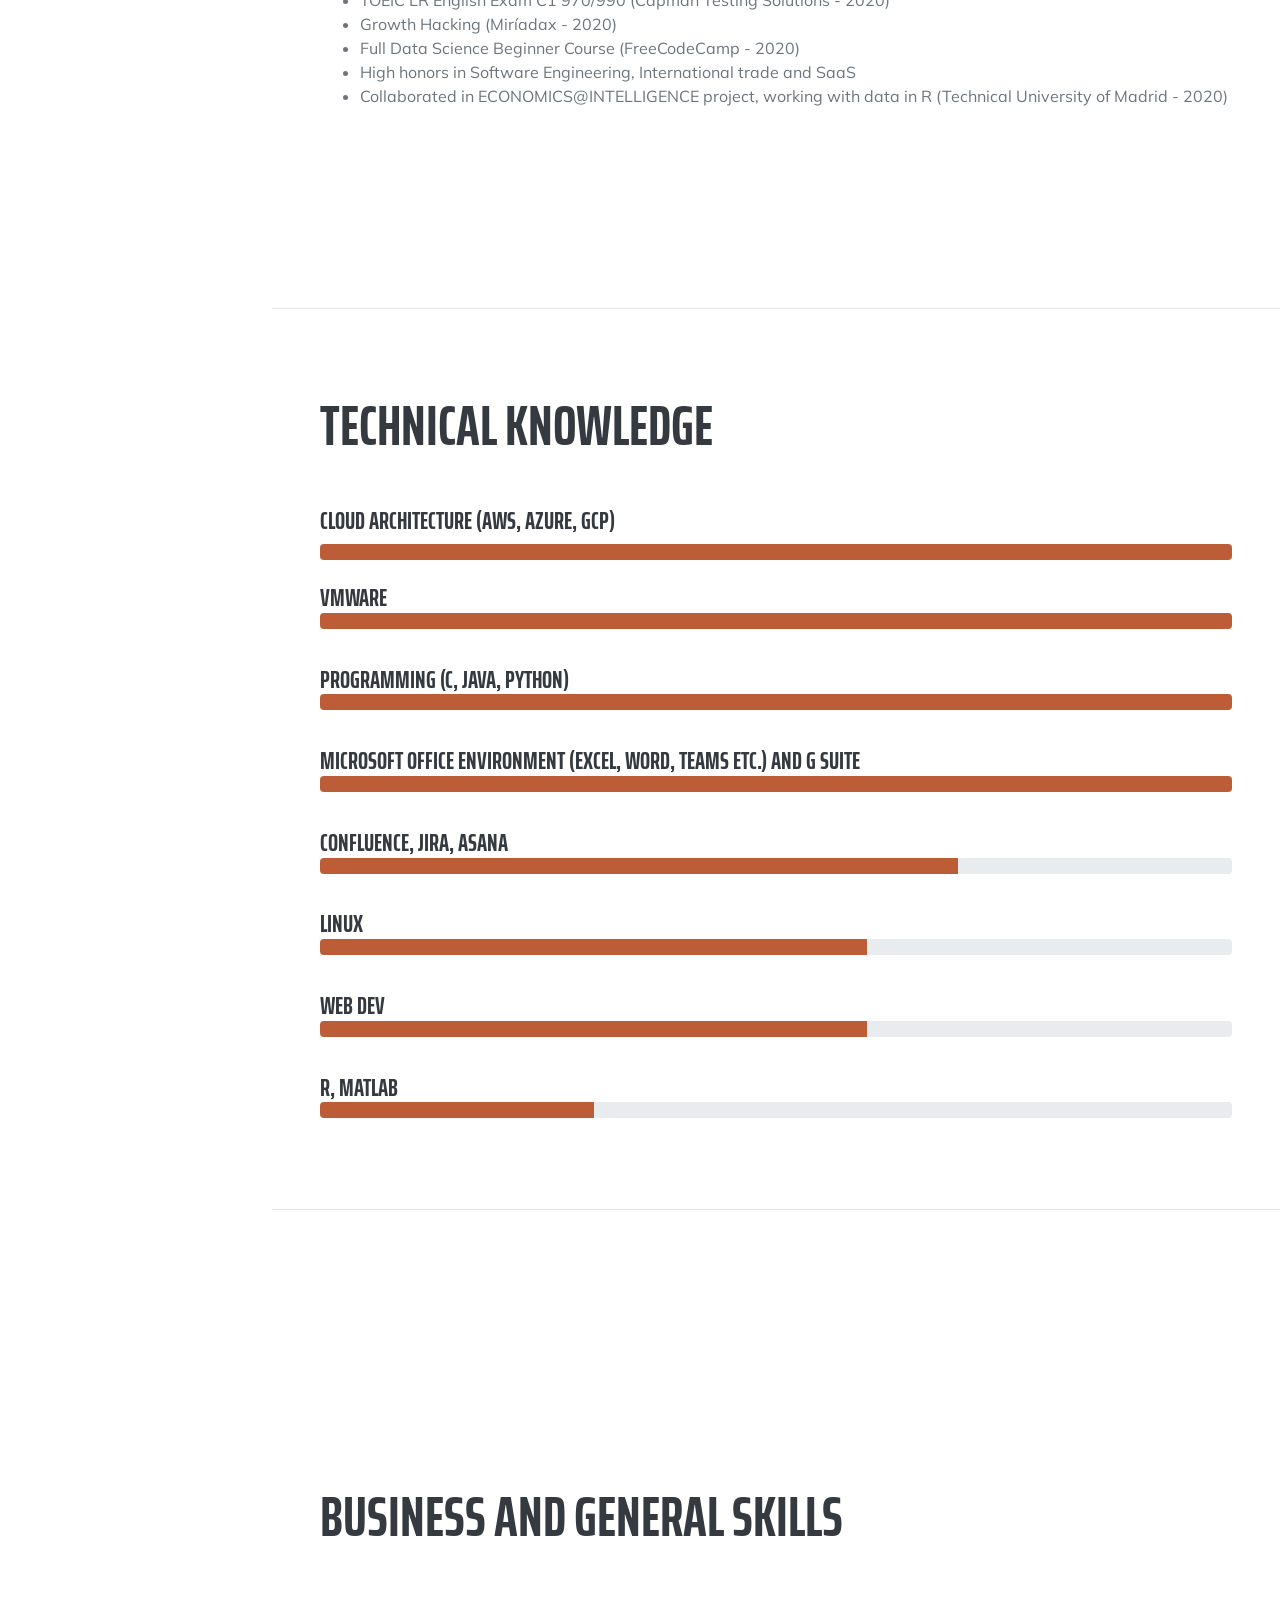
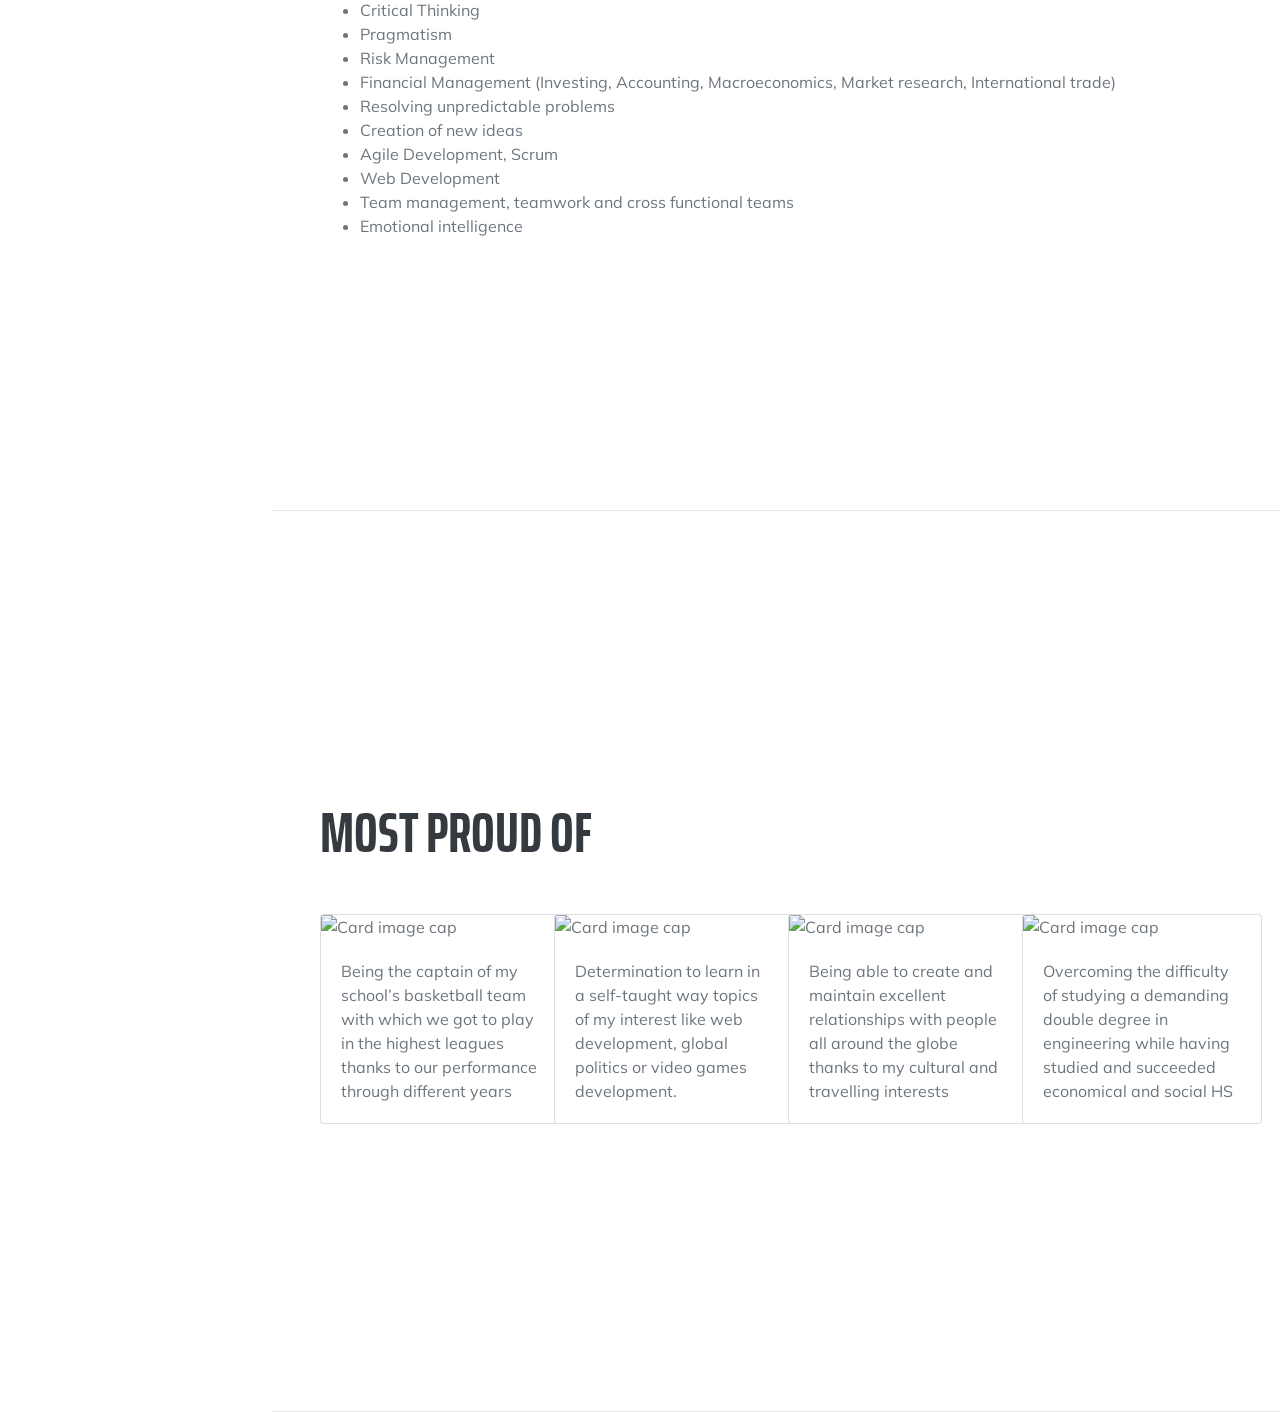
==== commit 3ec27e4a: "." ====
--- a/website_content/index.html
+++ b/website_content/index.html
@@ -279,7 +279,7 @@
              <section class="resume-section" id="progressbars">
                 <div class="resume-section-content">
                     <h2 class="mb-5">Technical Knowledge</h2>
-                    <h4>Cloud Architecture</h4>
+                    <h4>Cloud Architecture (AWS, Azure, GCP)</h4>
                     <div class="progress">
                         <div class="progress-bar" role="progressbar" aria-valuenow="70"
                         aria-valuemin="0" aria-valuemax="100" style="width:100%">
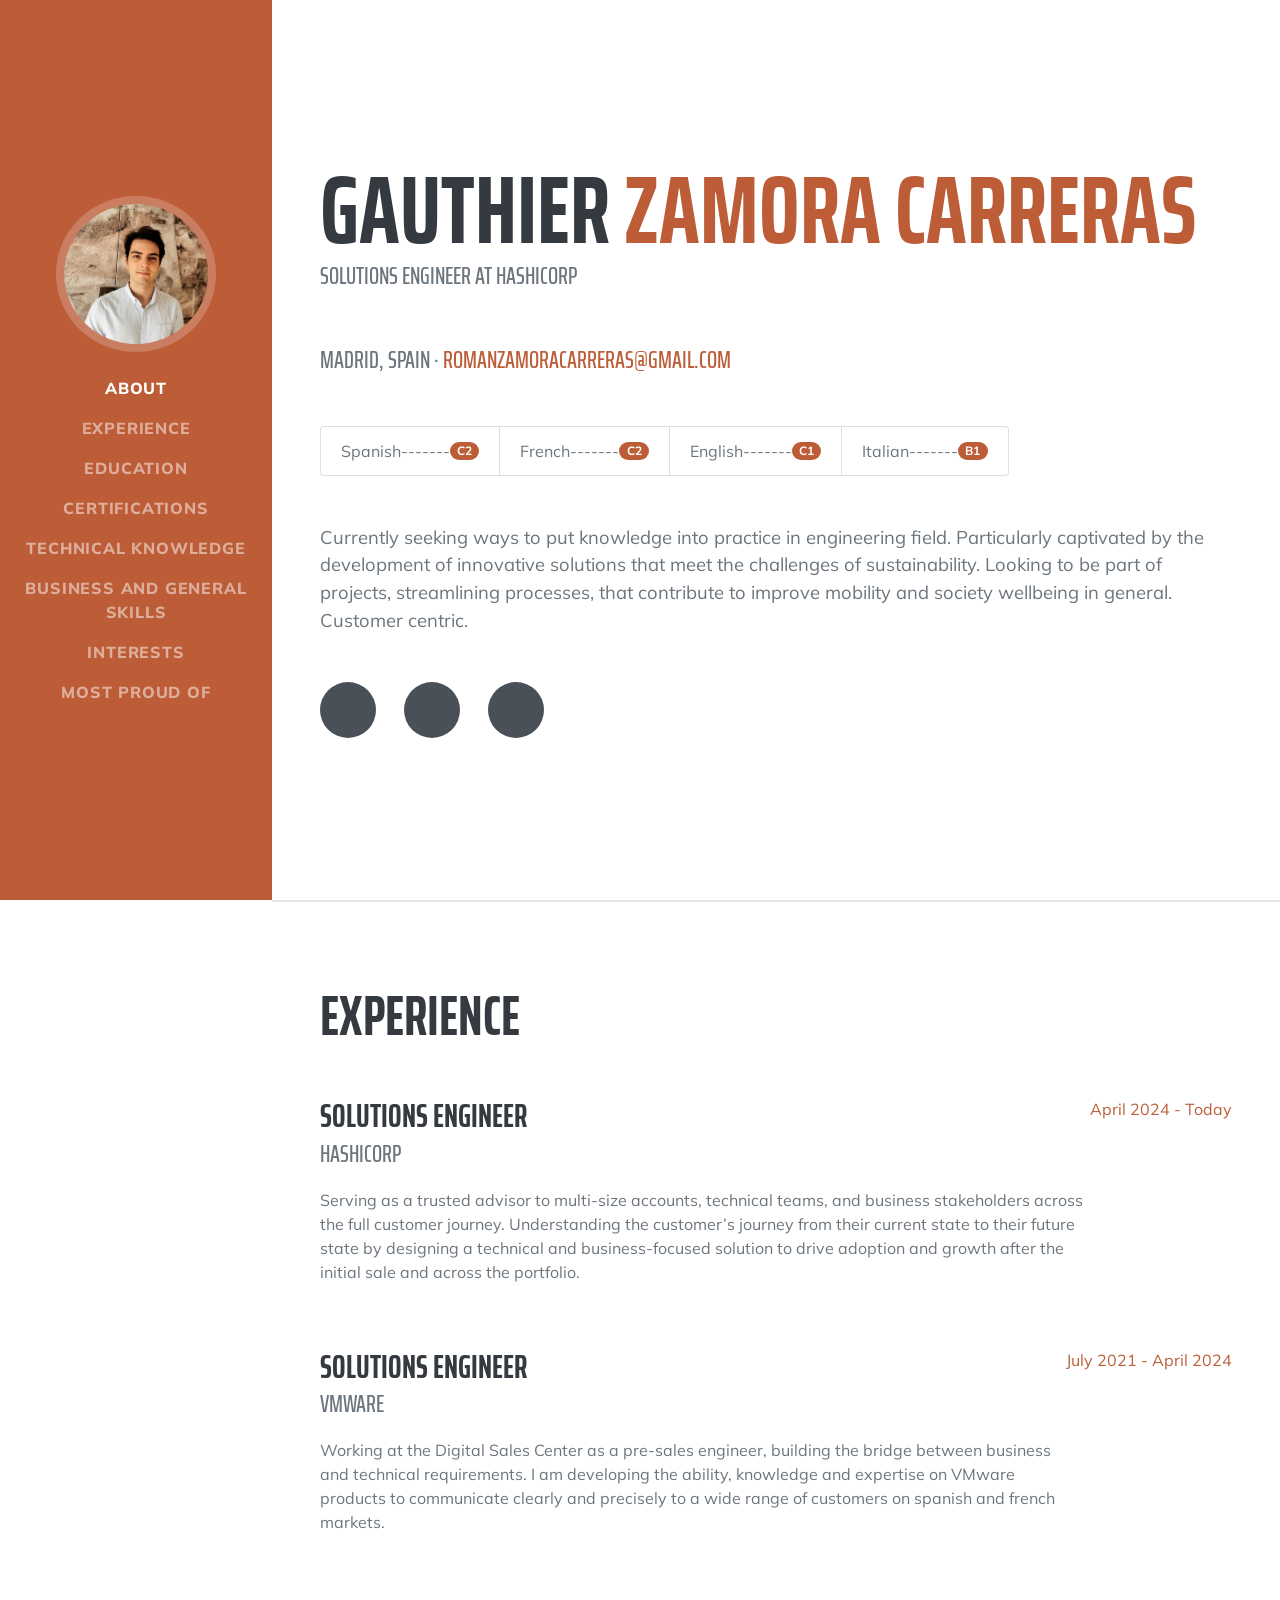
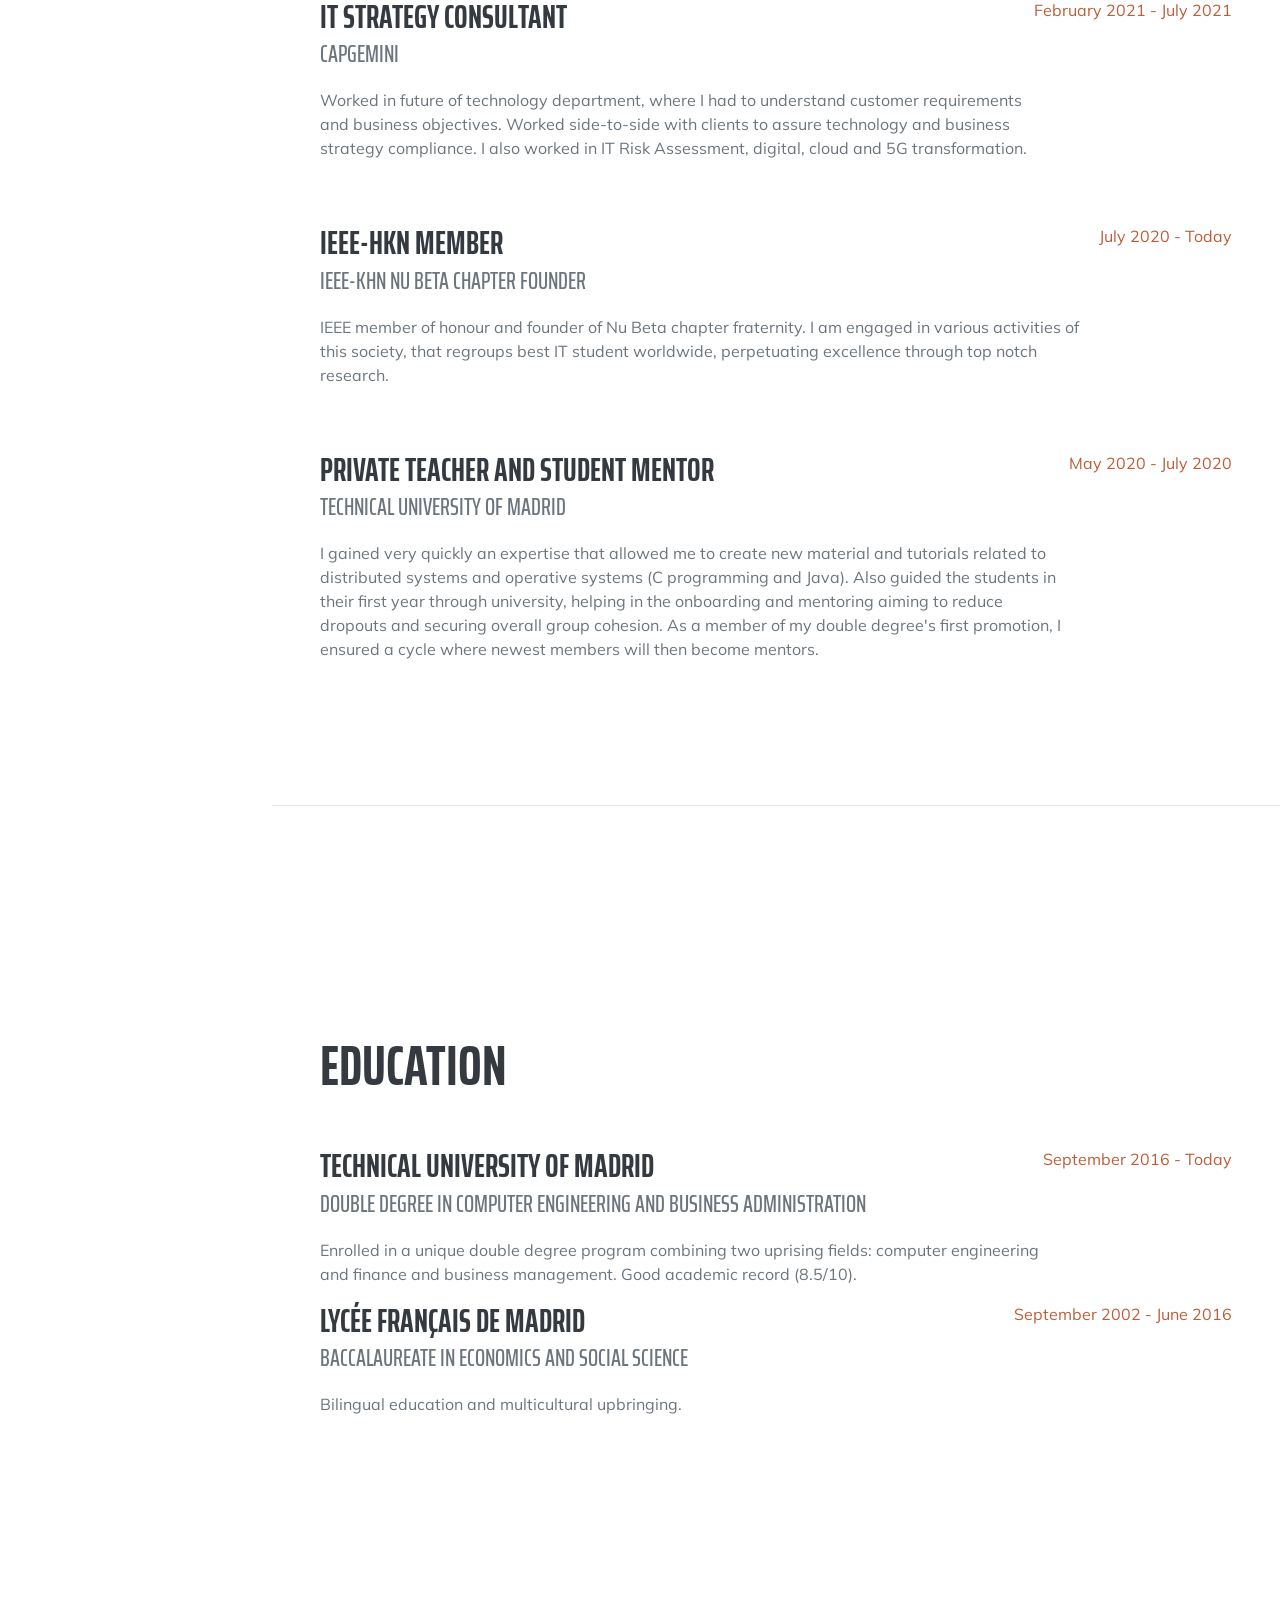
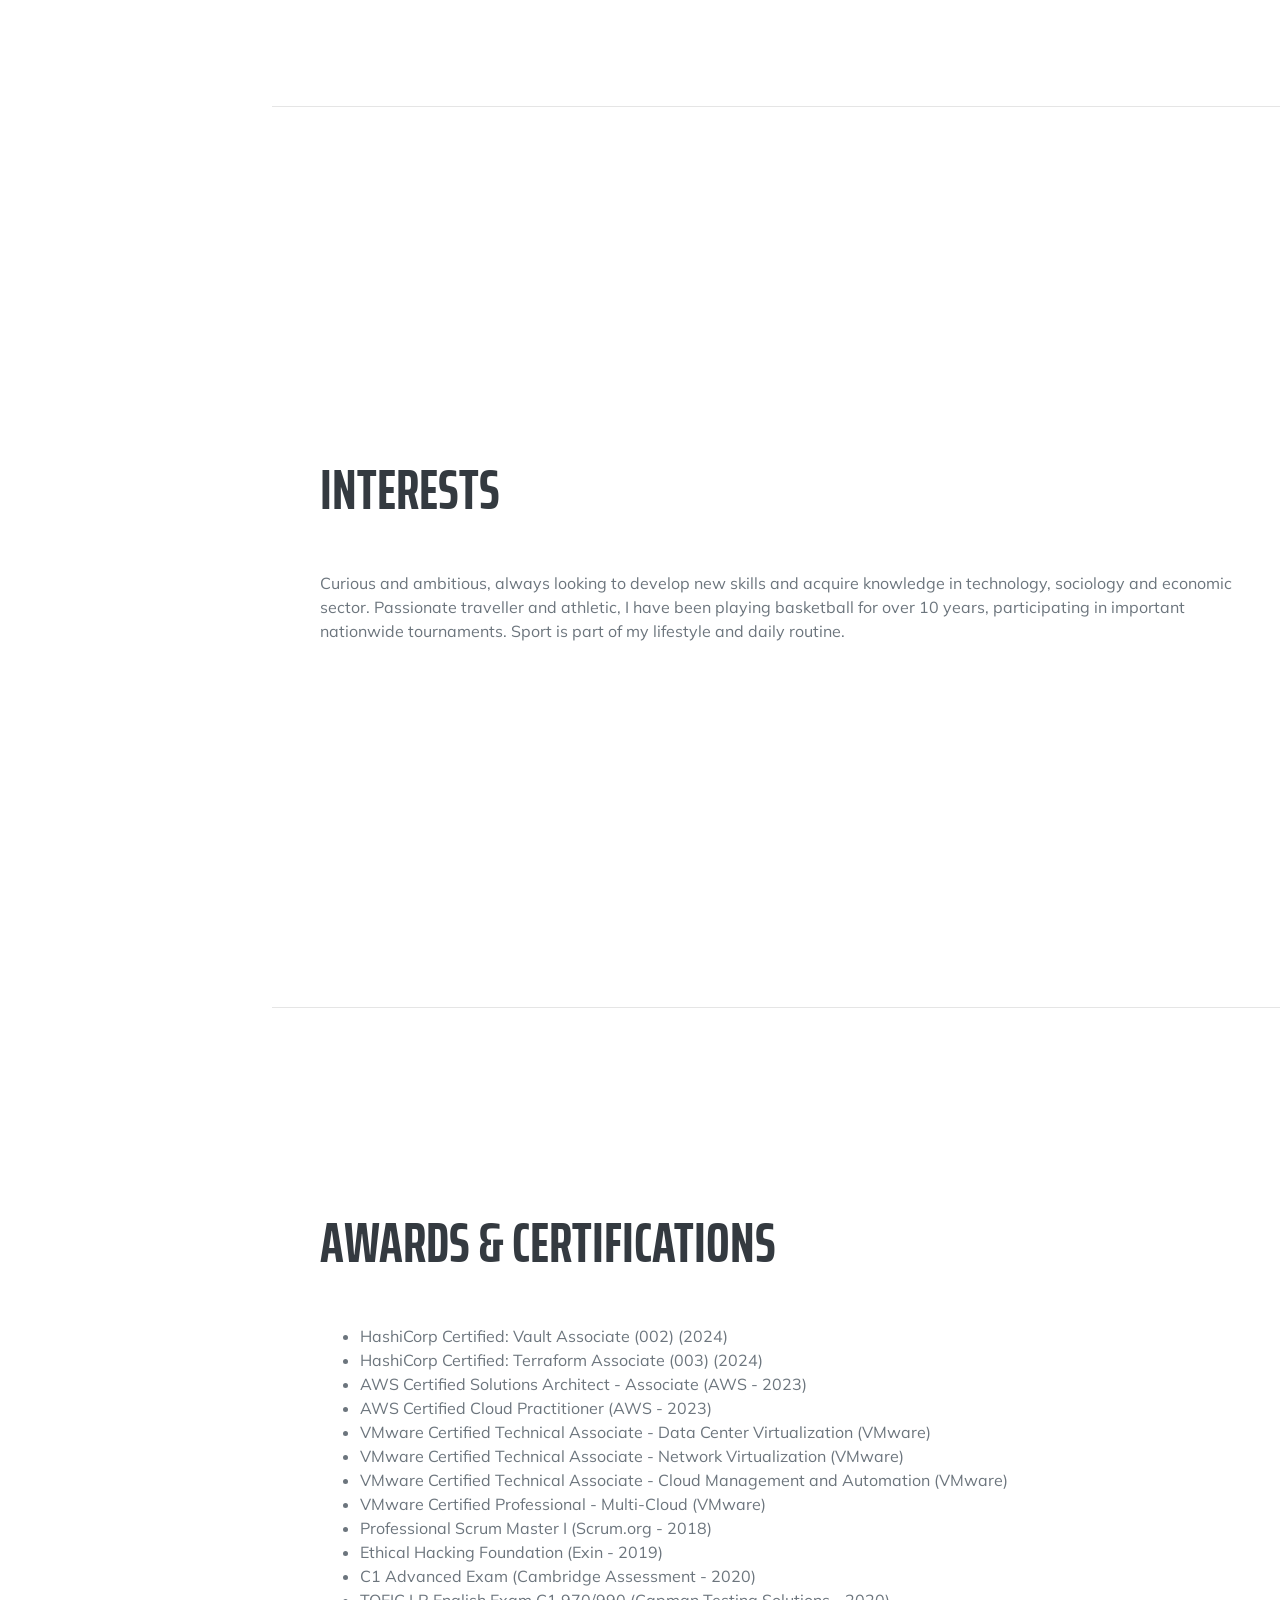
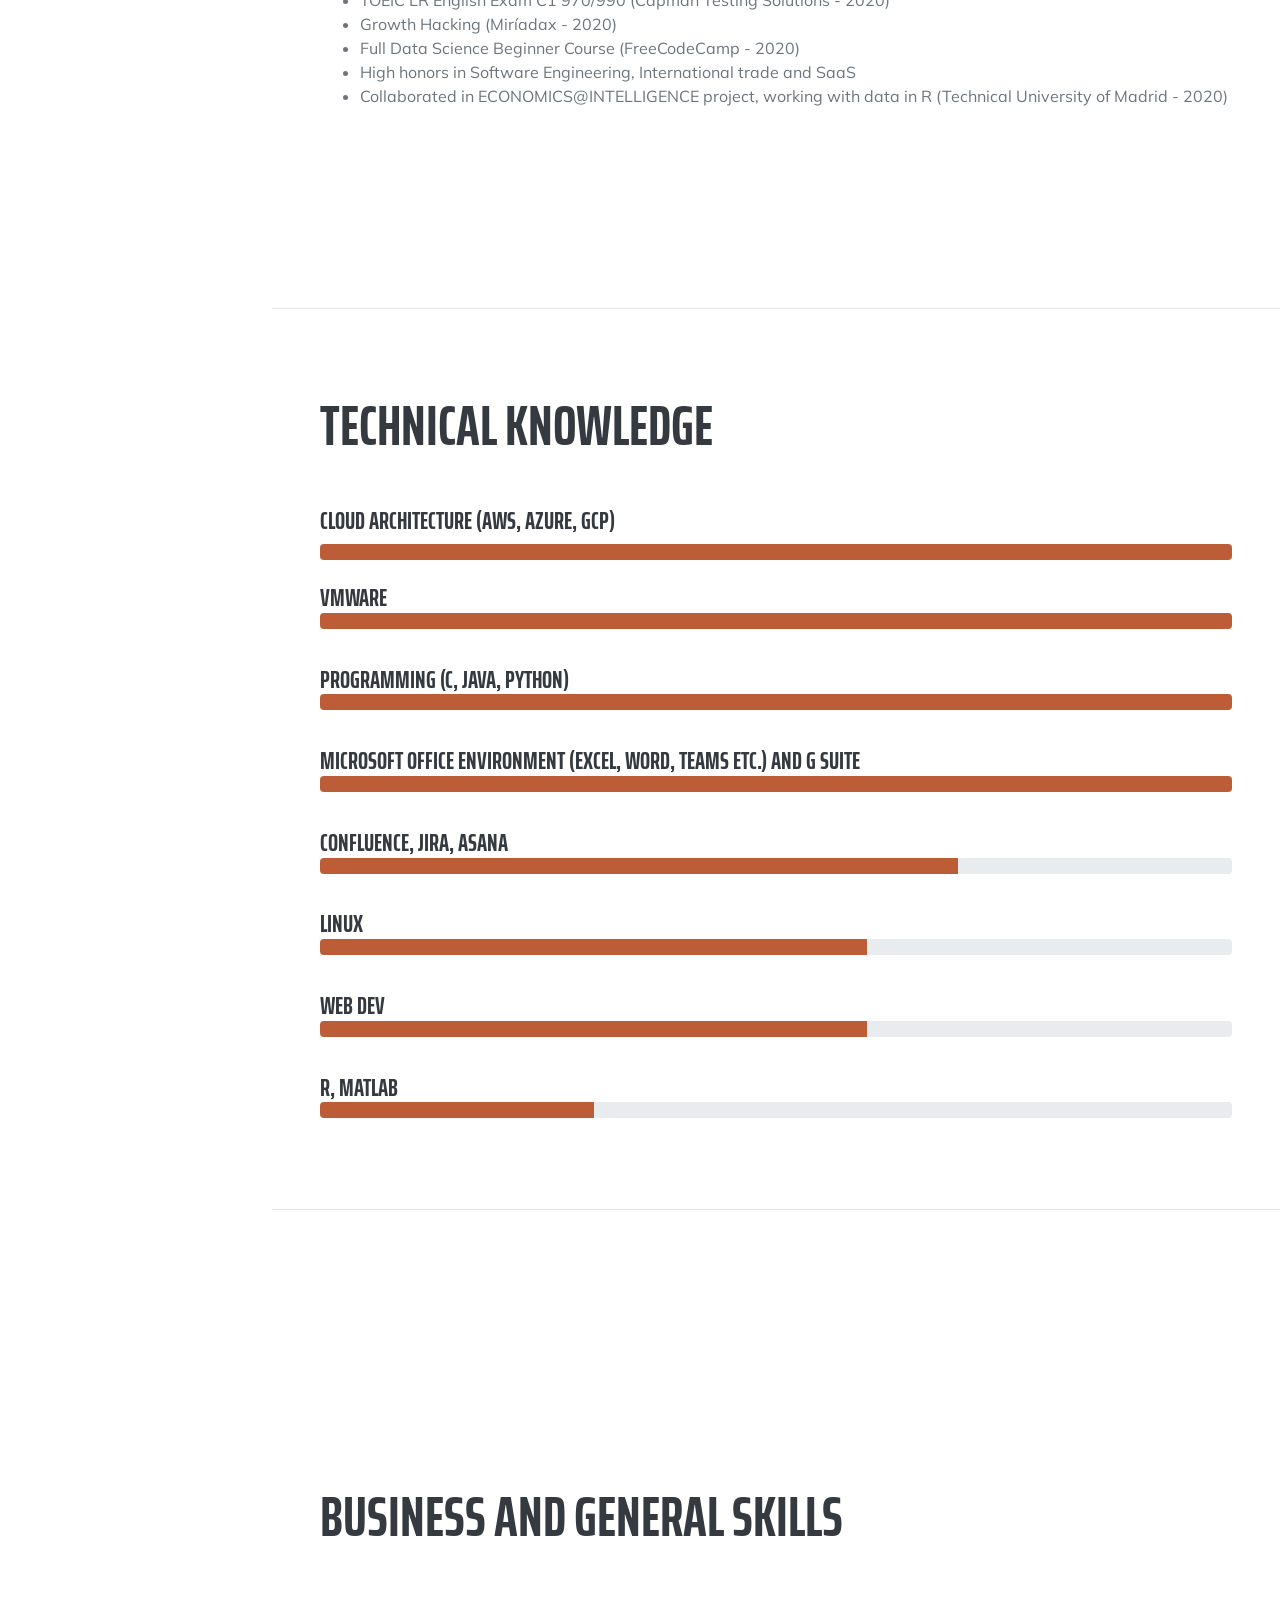
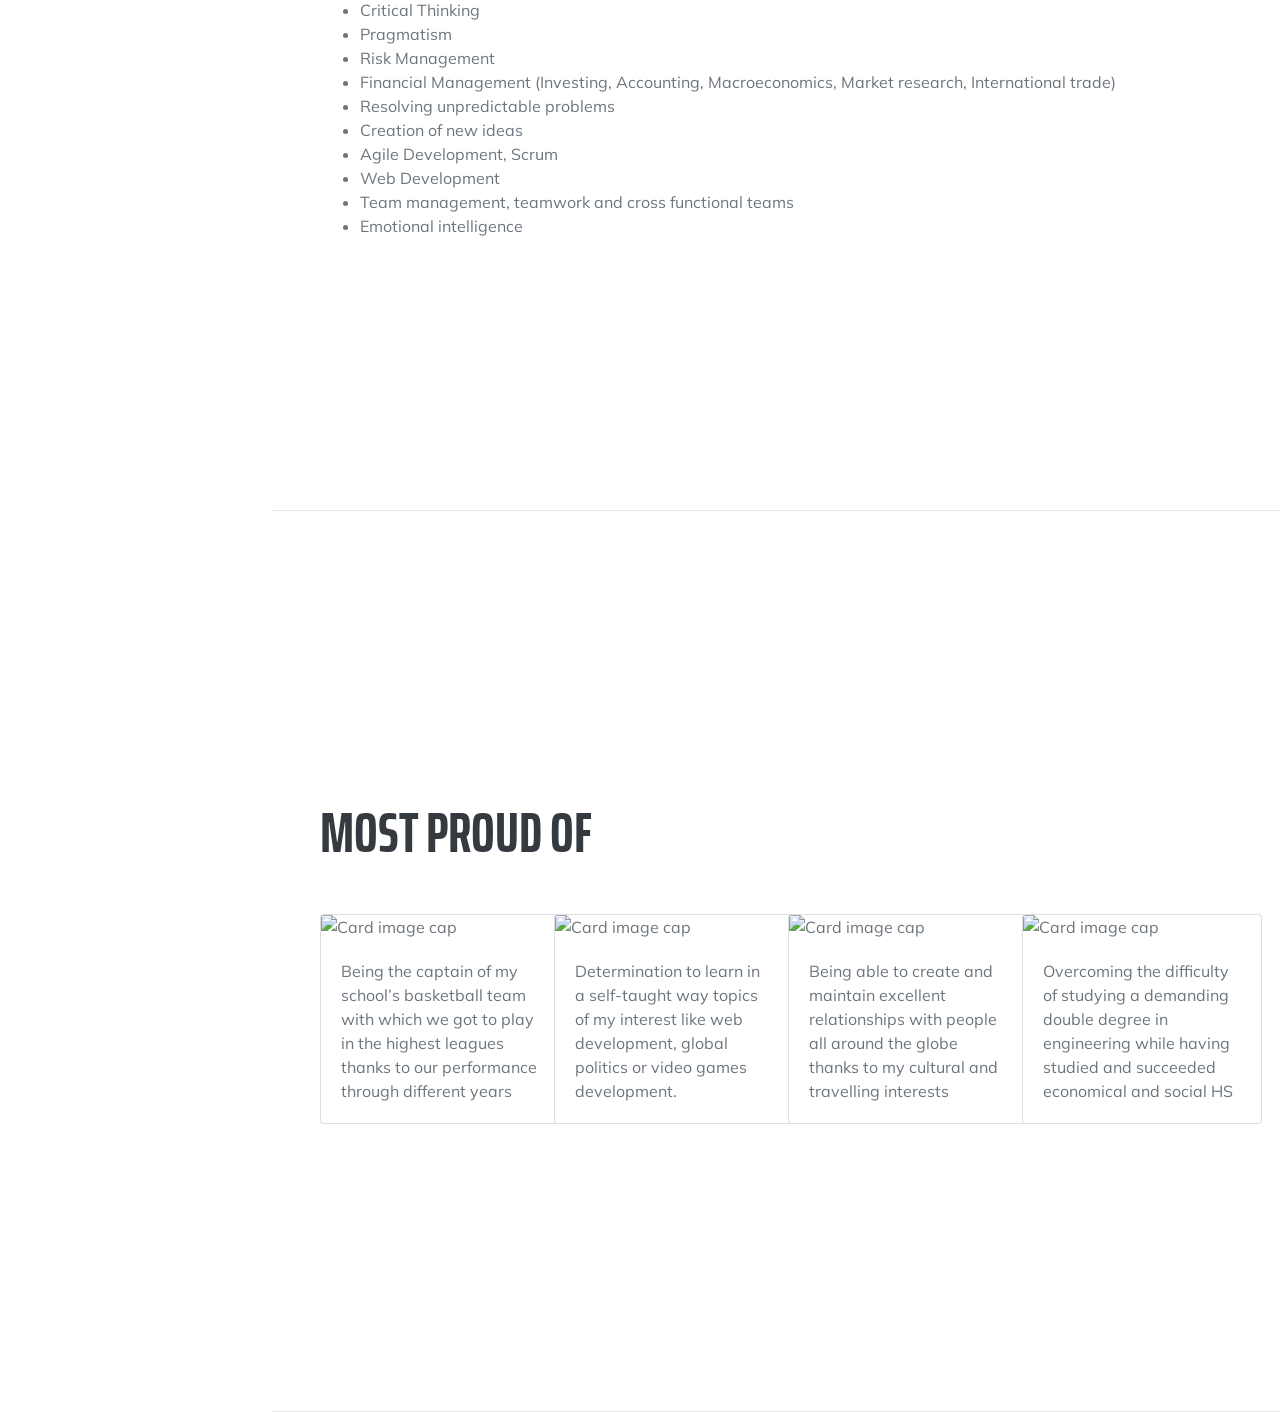
==== commit 58c9c1d5: "." ====
--- a/website_content/index.html
+++ b/website_content/index.html
@@ -42,7 +42,7 @@
             <section class="resume-section" id="about">
                 <div class="resume-section-content">
                     <h1 class="mb-0">
-                        Román
+                        Gauthier
                         <span class="text-primary">Zamora Carreras</span>
                     </h1>
 					<div class="subheading mb-5">
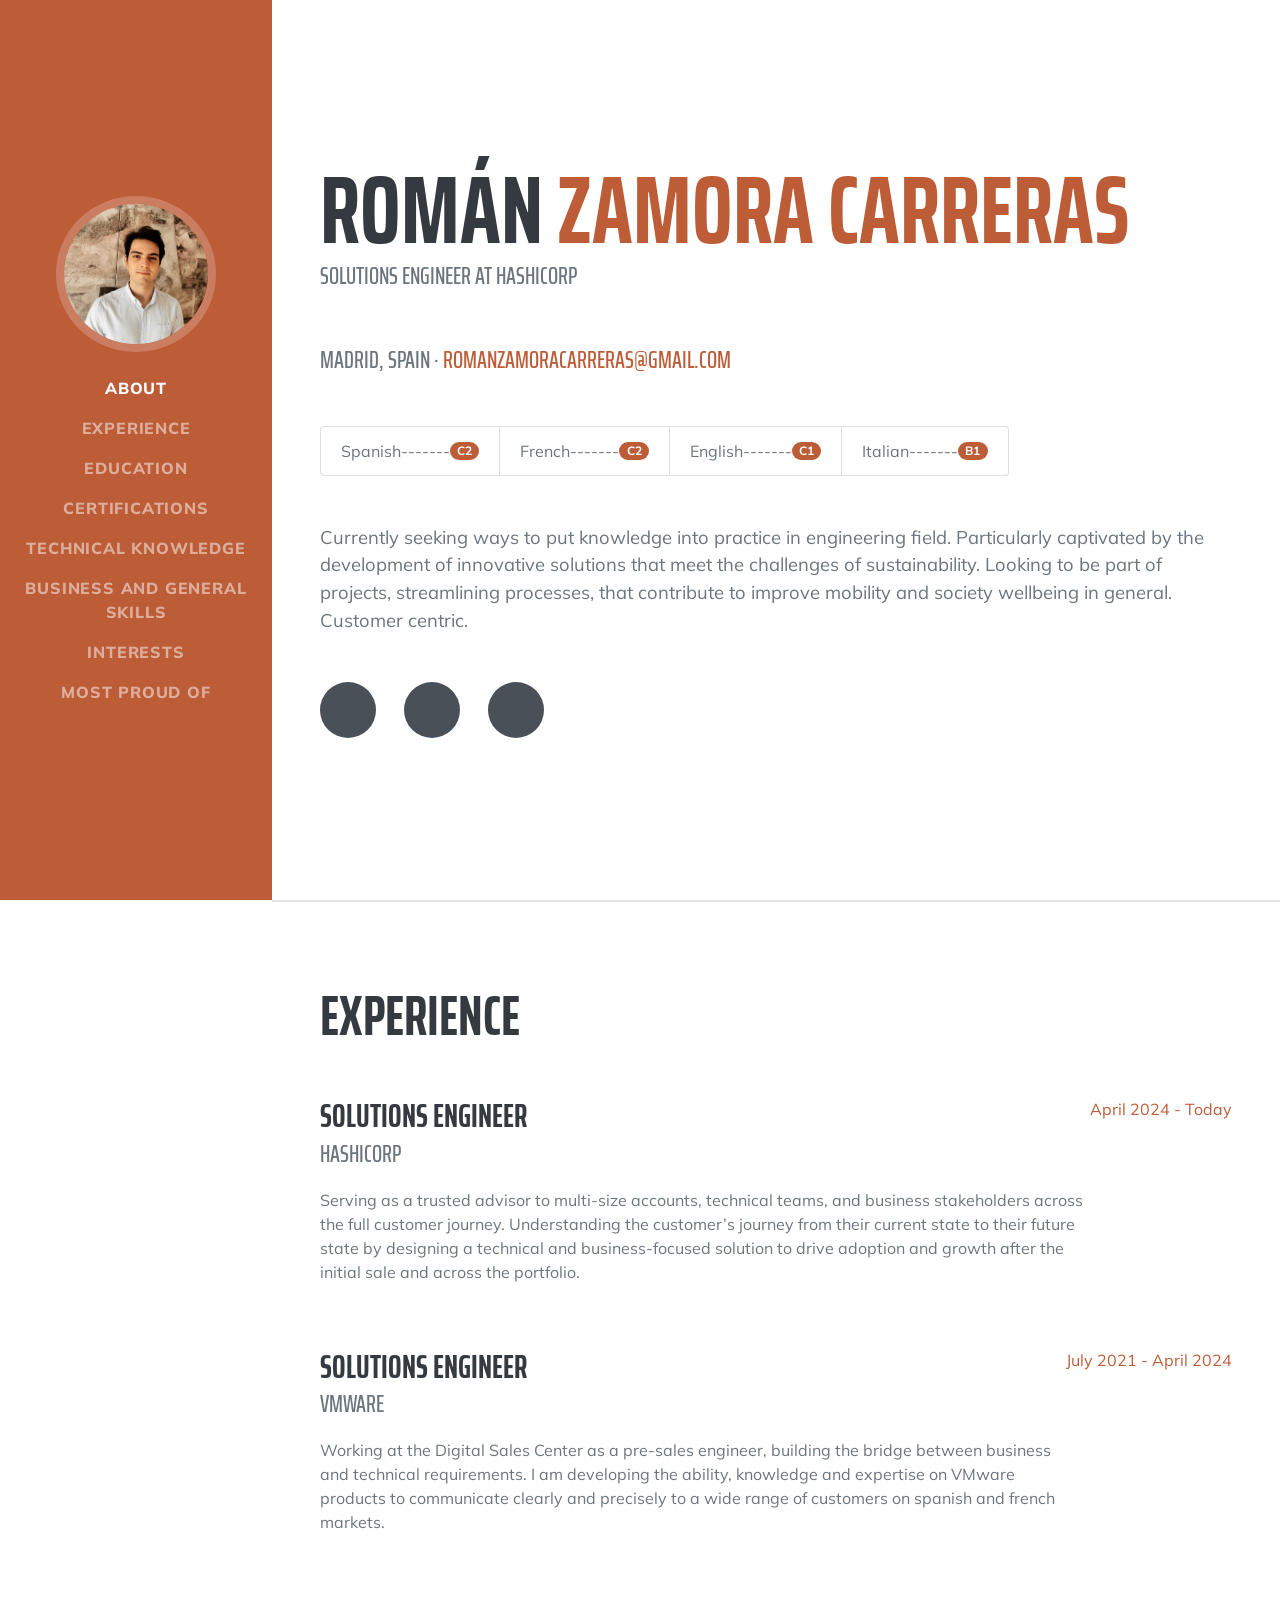
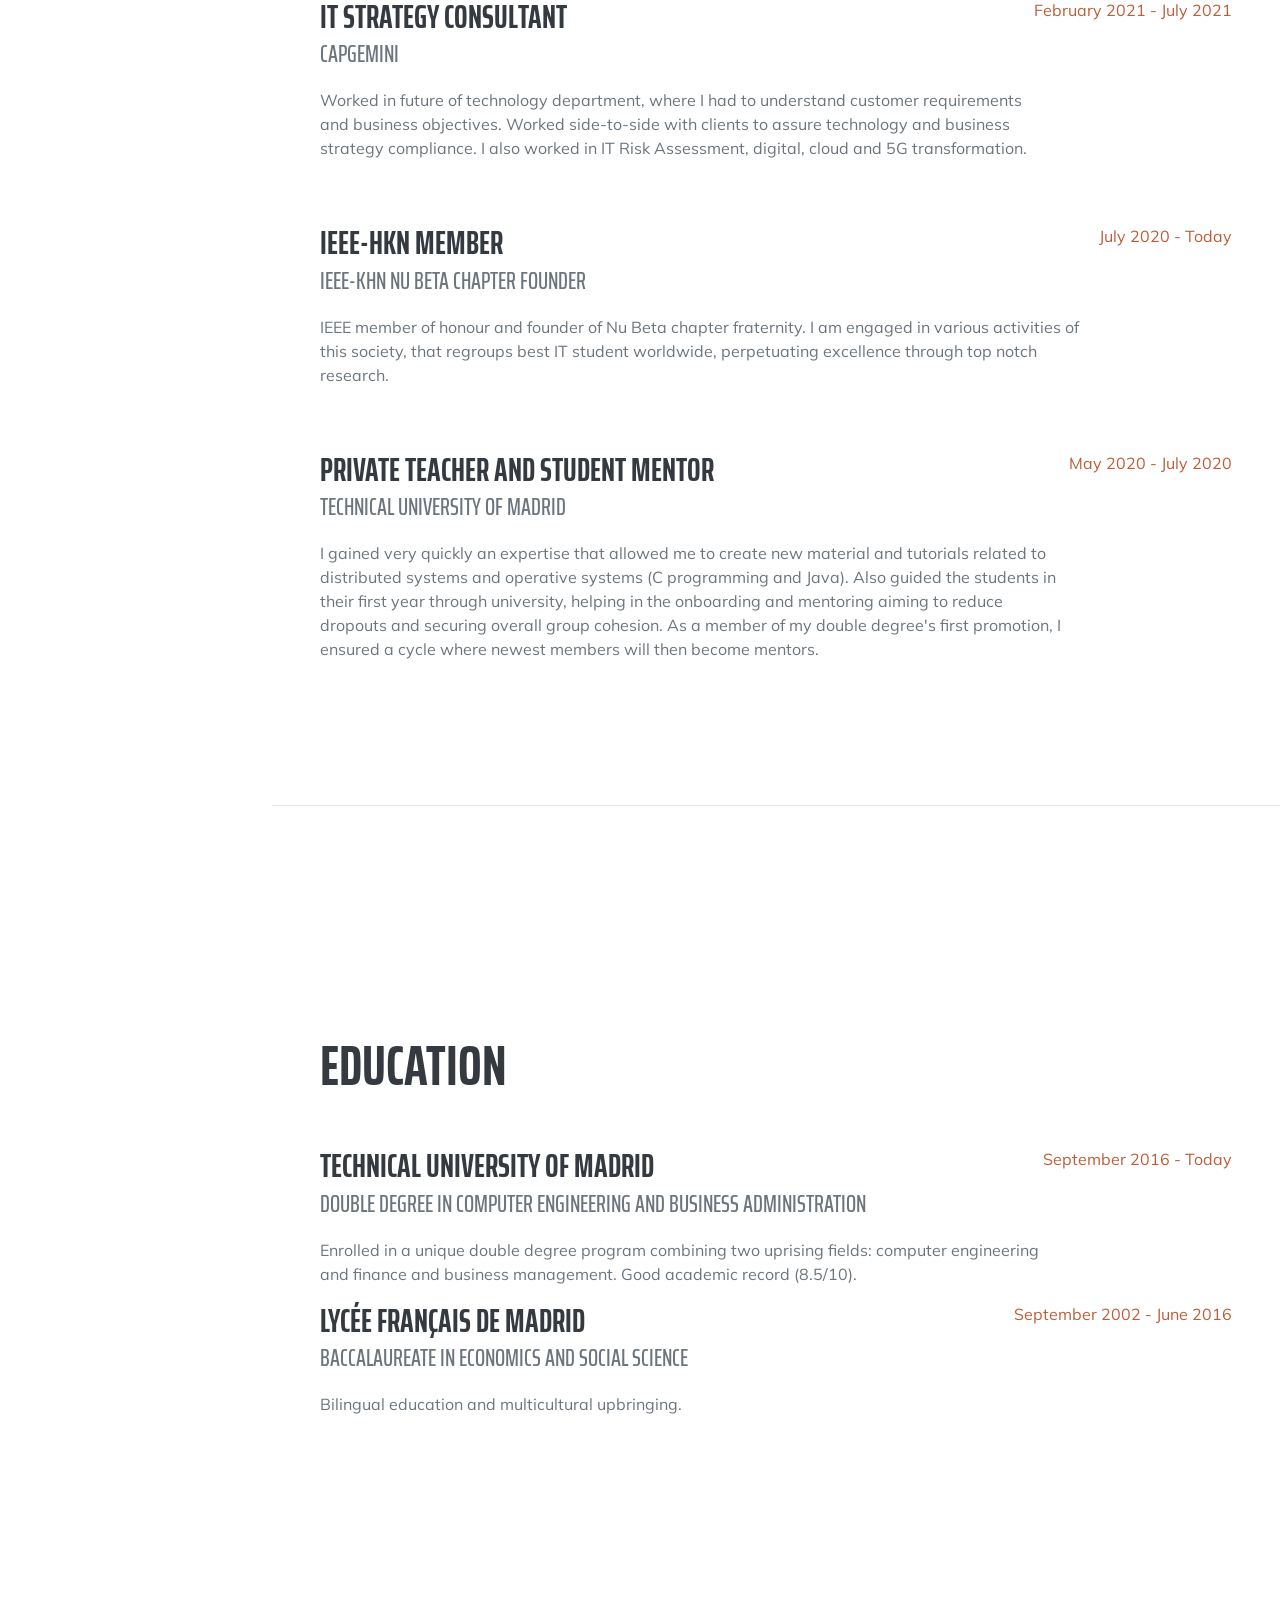
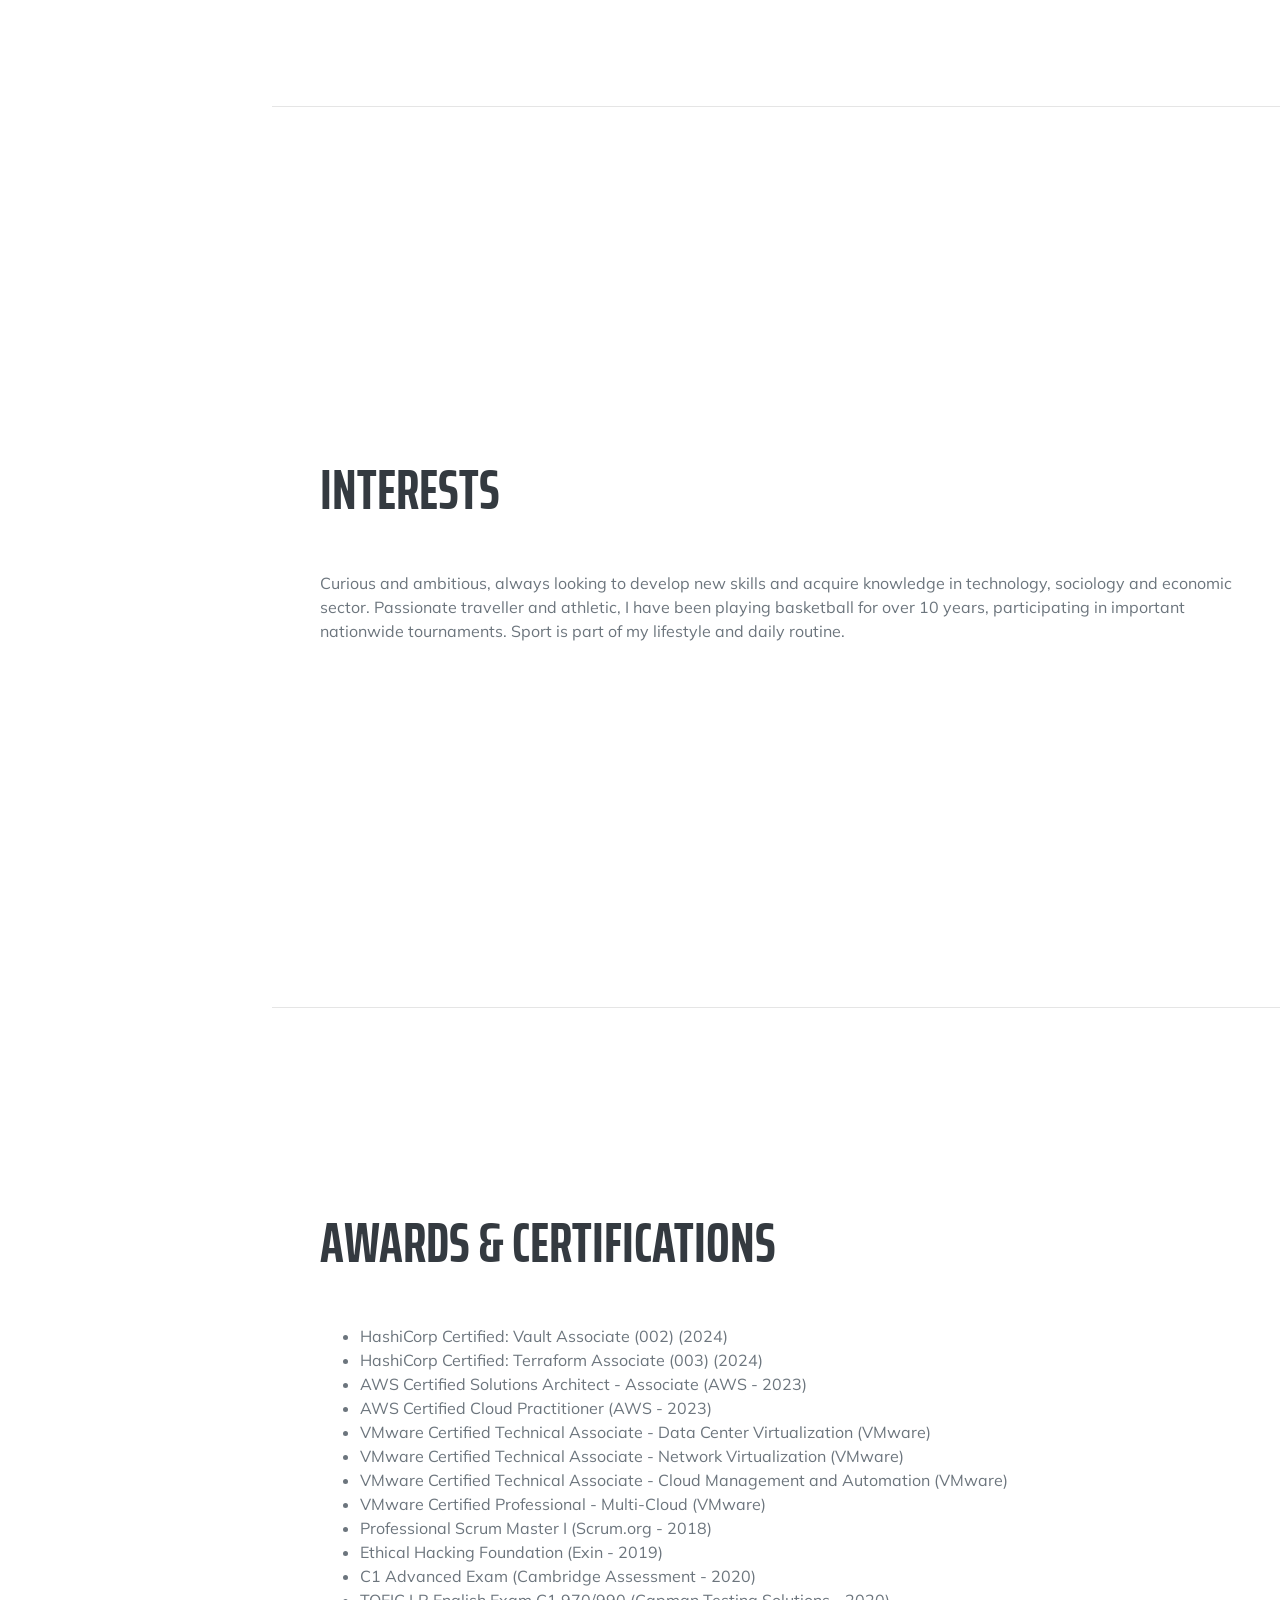
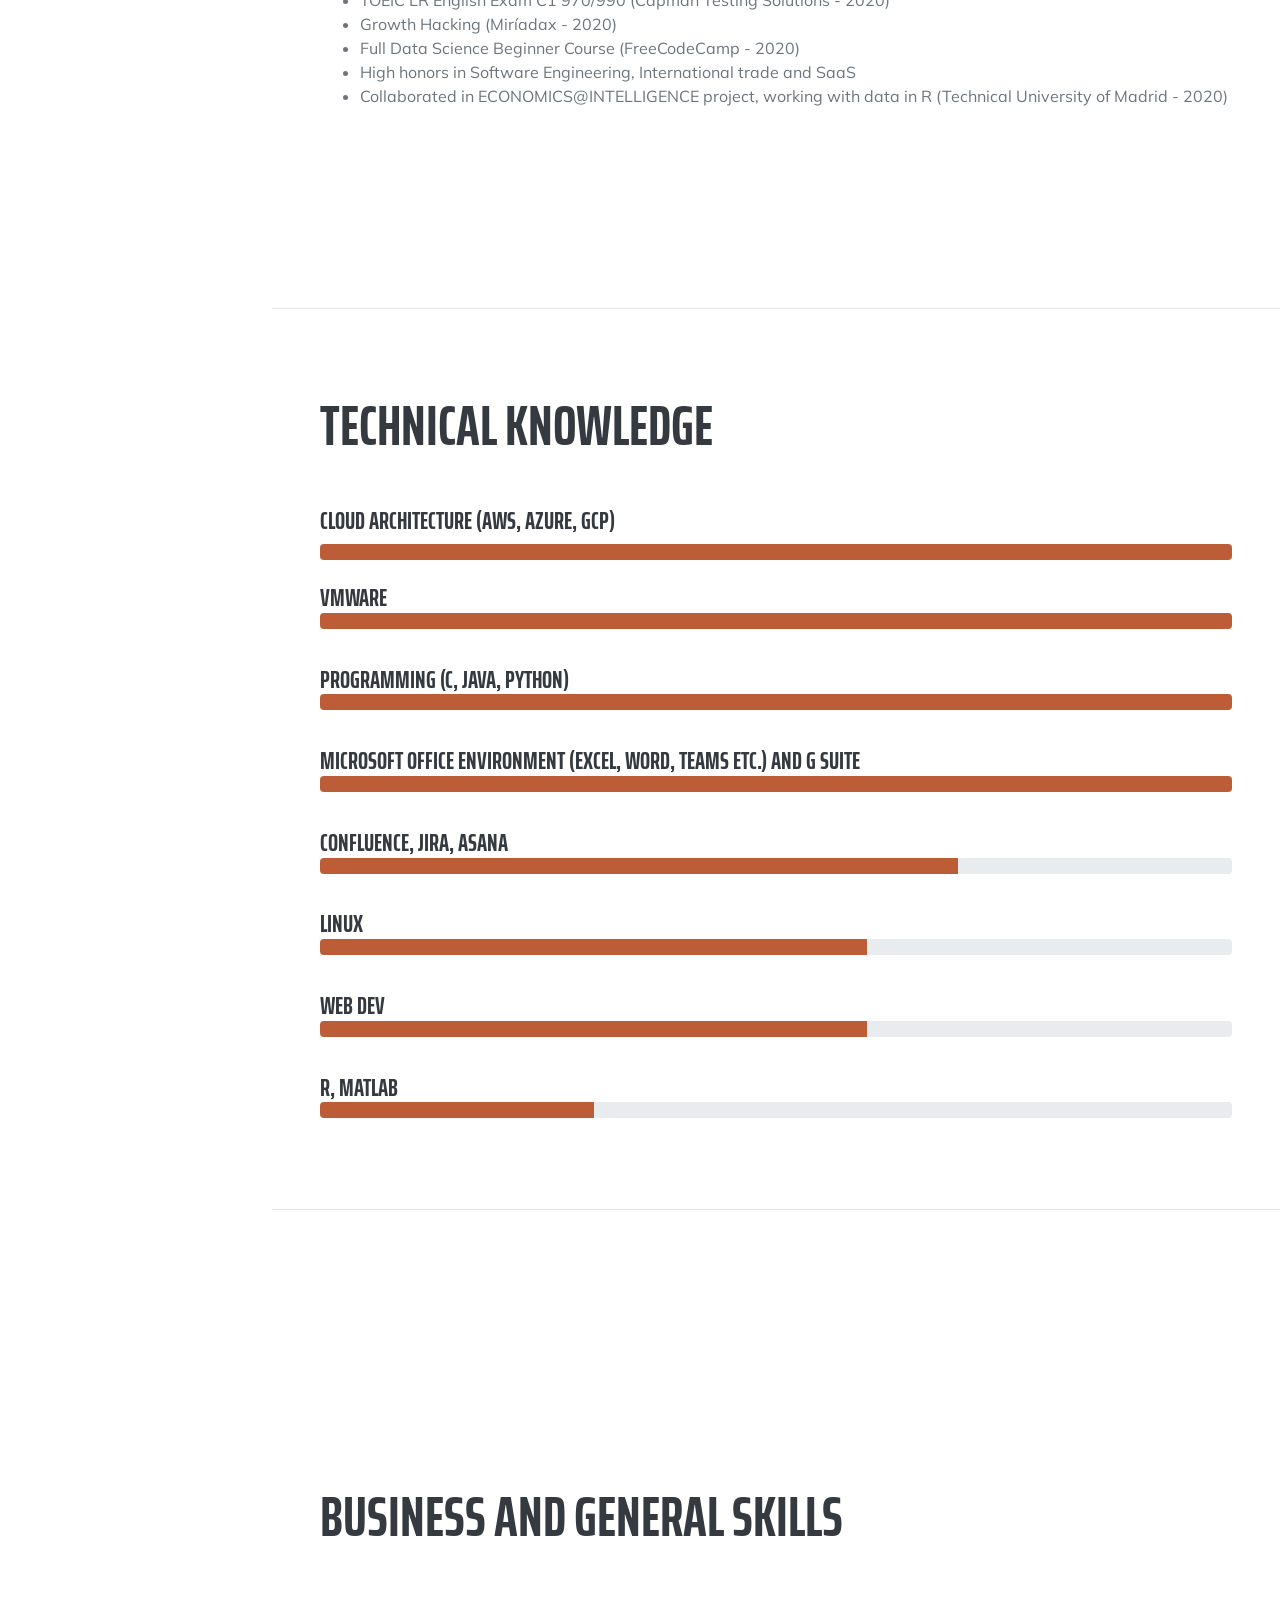
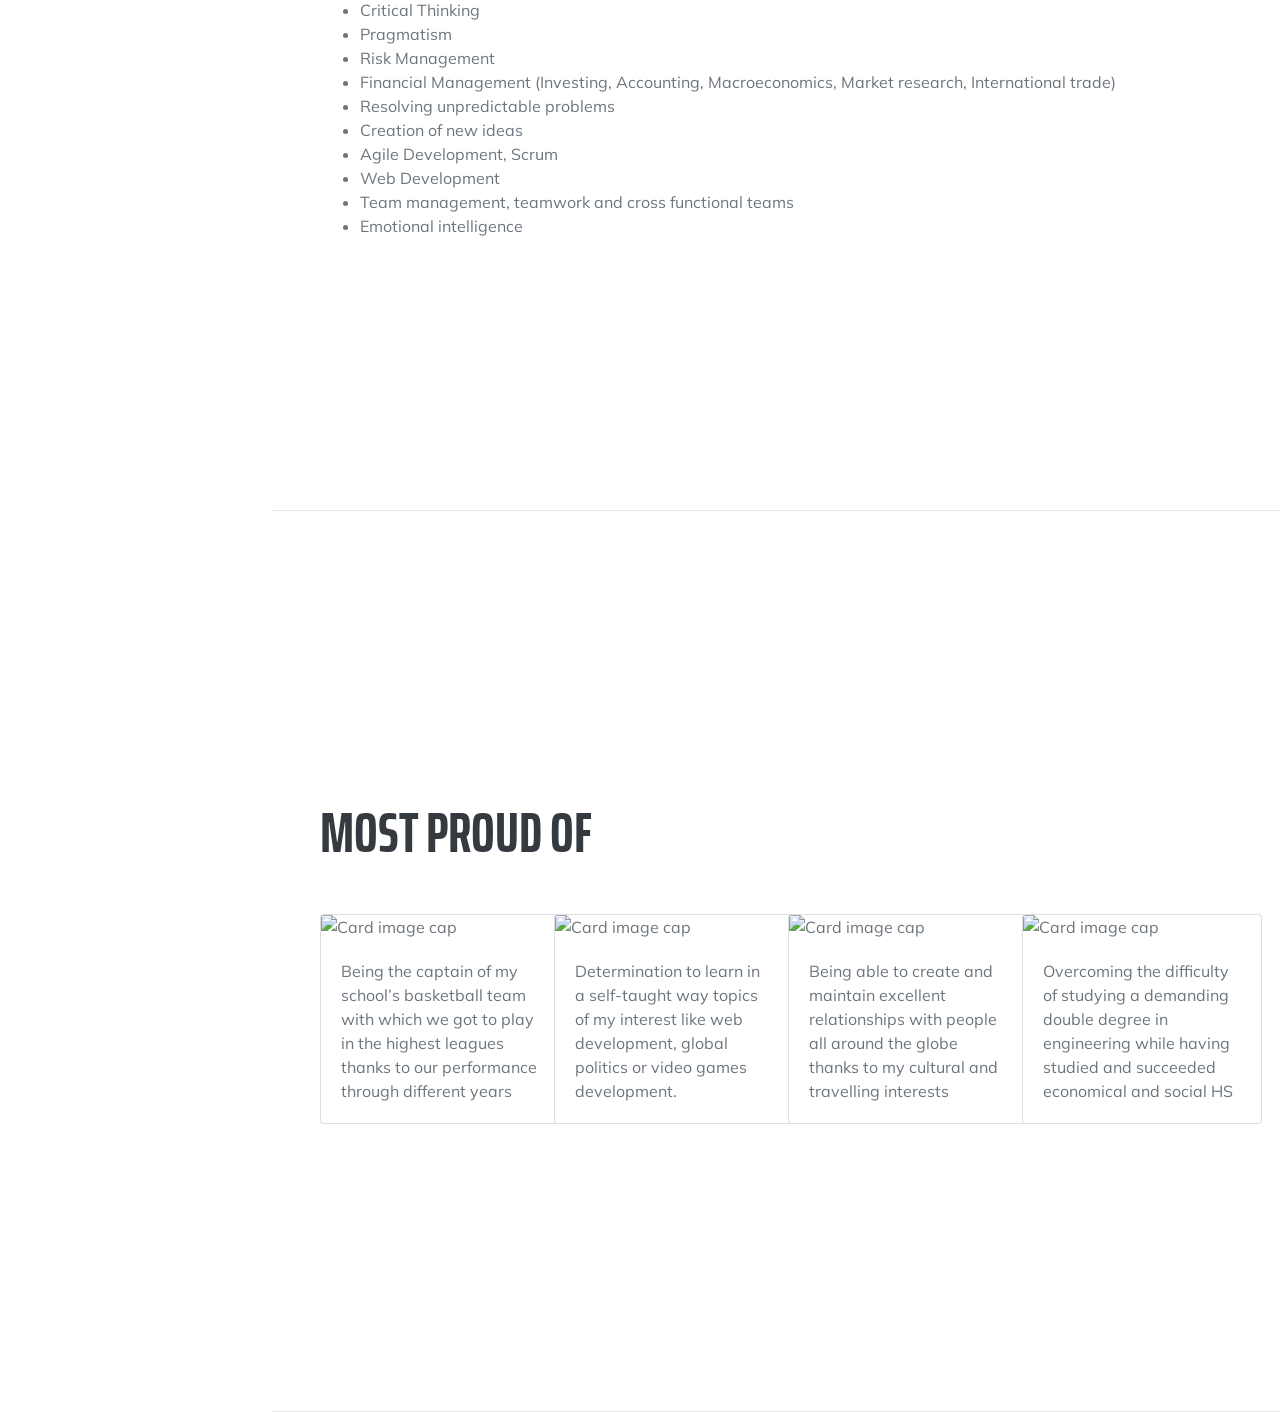
==== commit f4f60ac4: "." ====
--- a/website_content/index.html
+++ b/website_content/index.html
@@ -42,7 +42,7 @@
             <section class="resume-section" id="about">
                 <div class="resume-section-content">
                     <h1 class="mb-0">
-                        Gauthier
+                        Román
                         <span class="text-primary">Zamora Carreras</span>
                     </h1>
 					<div class="subheading mb-5">
